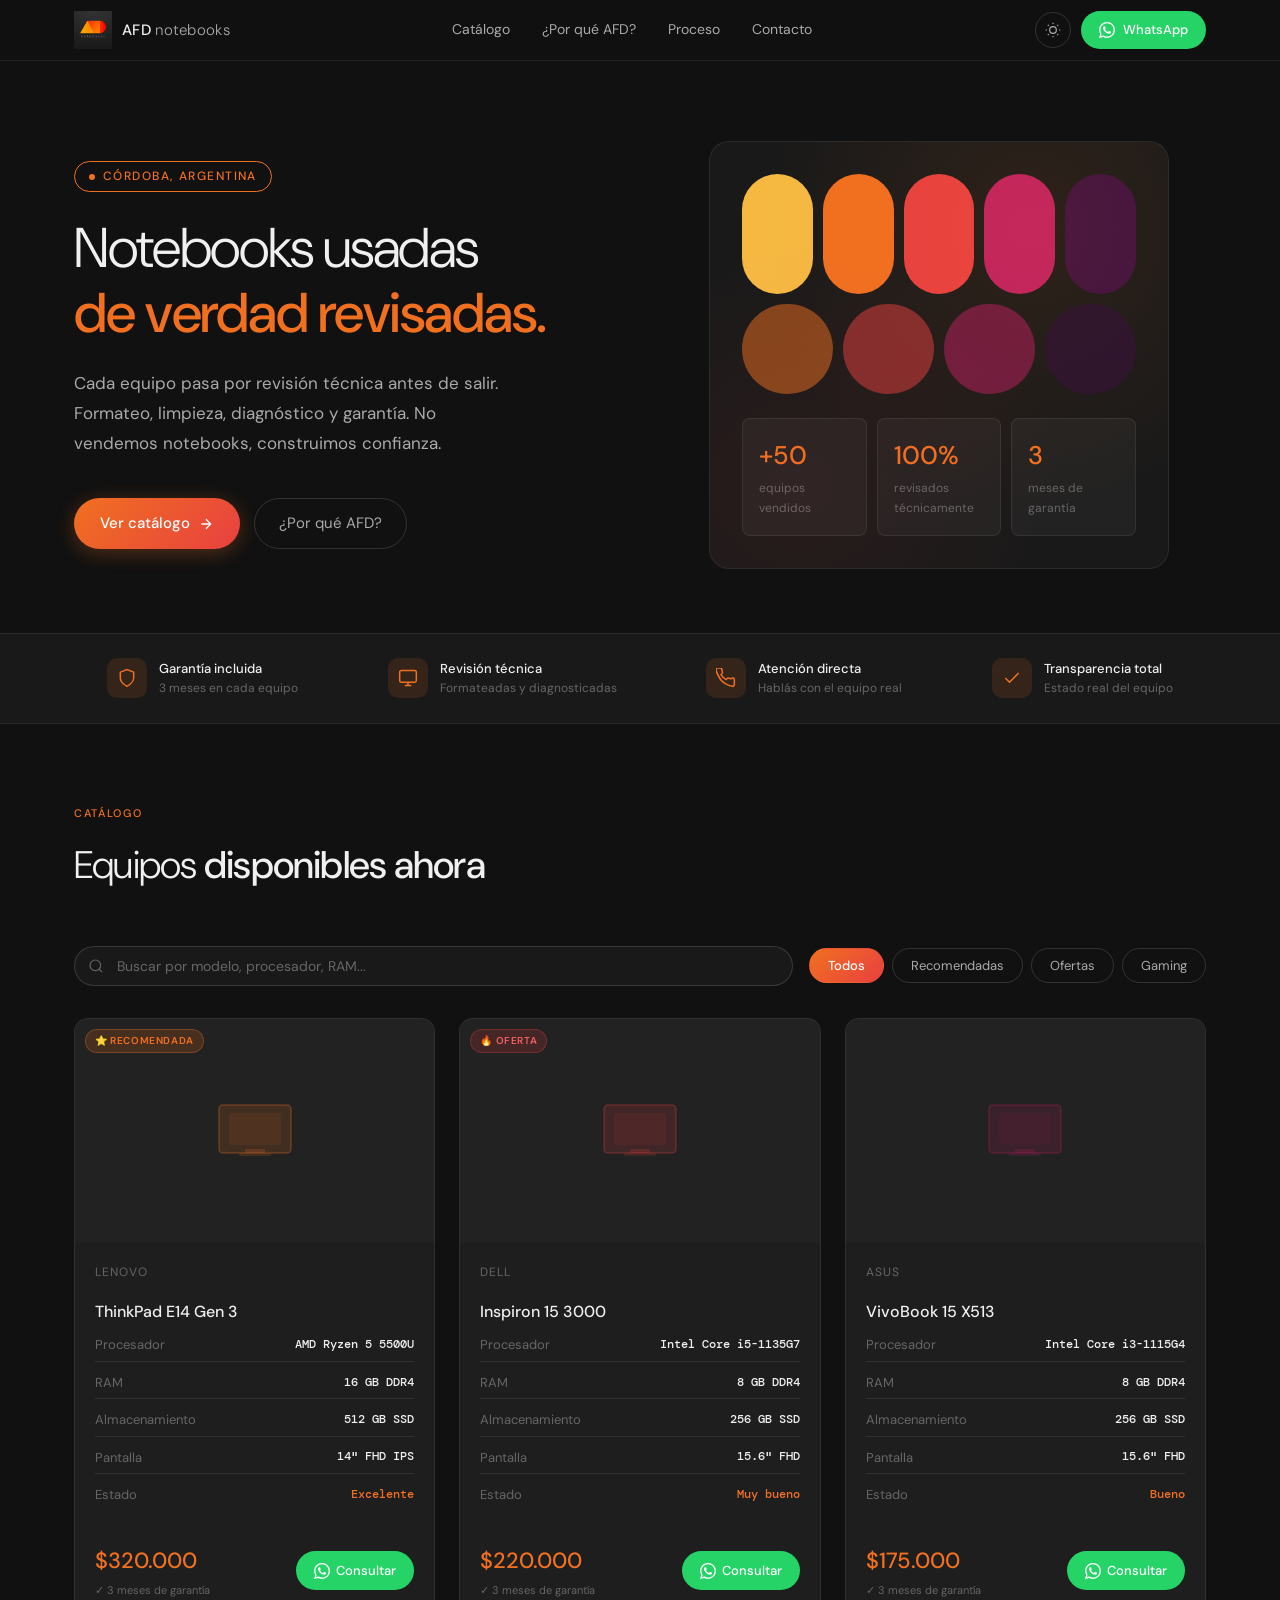
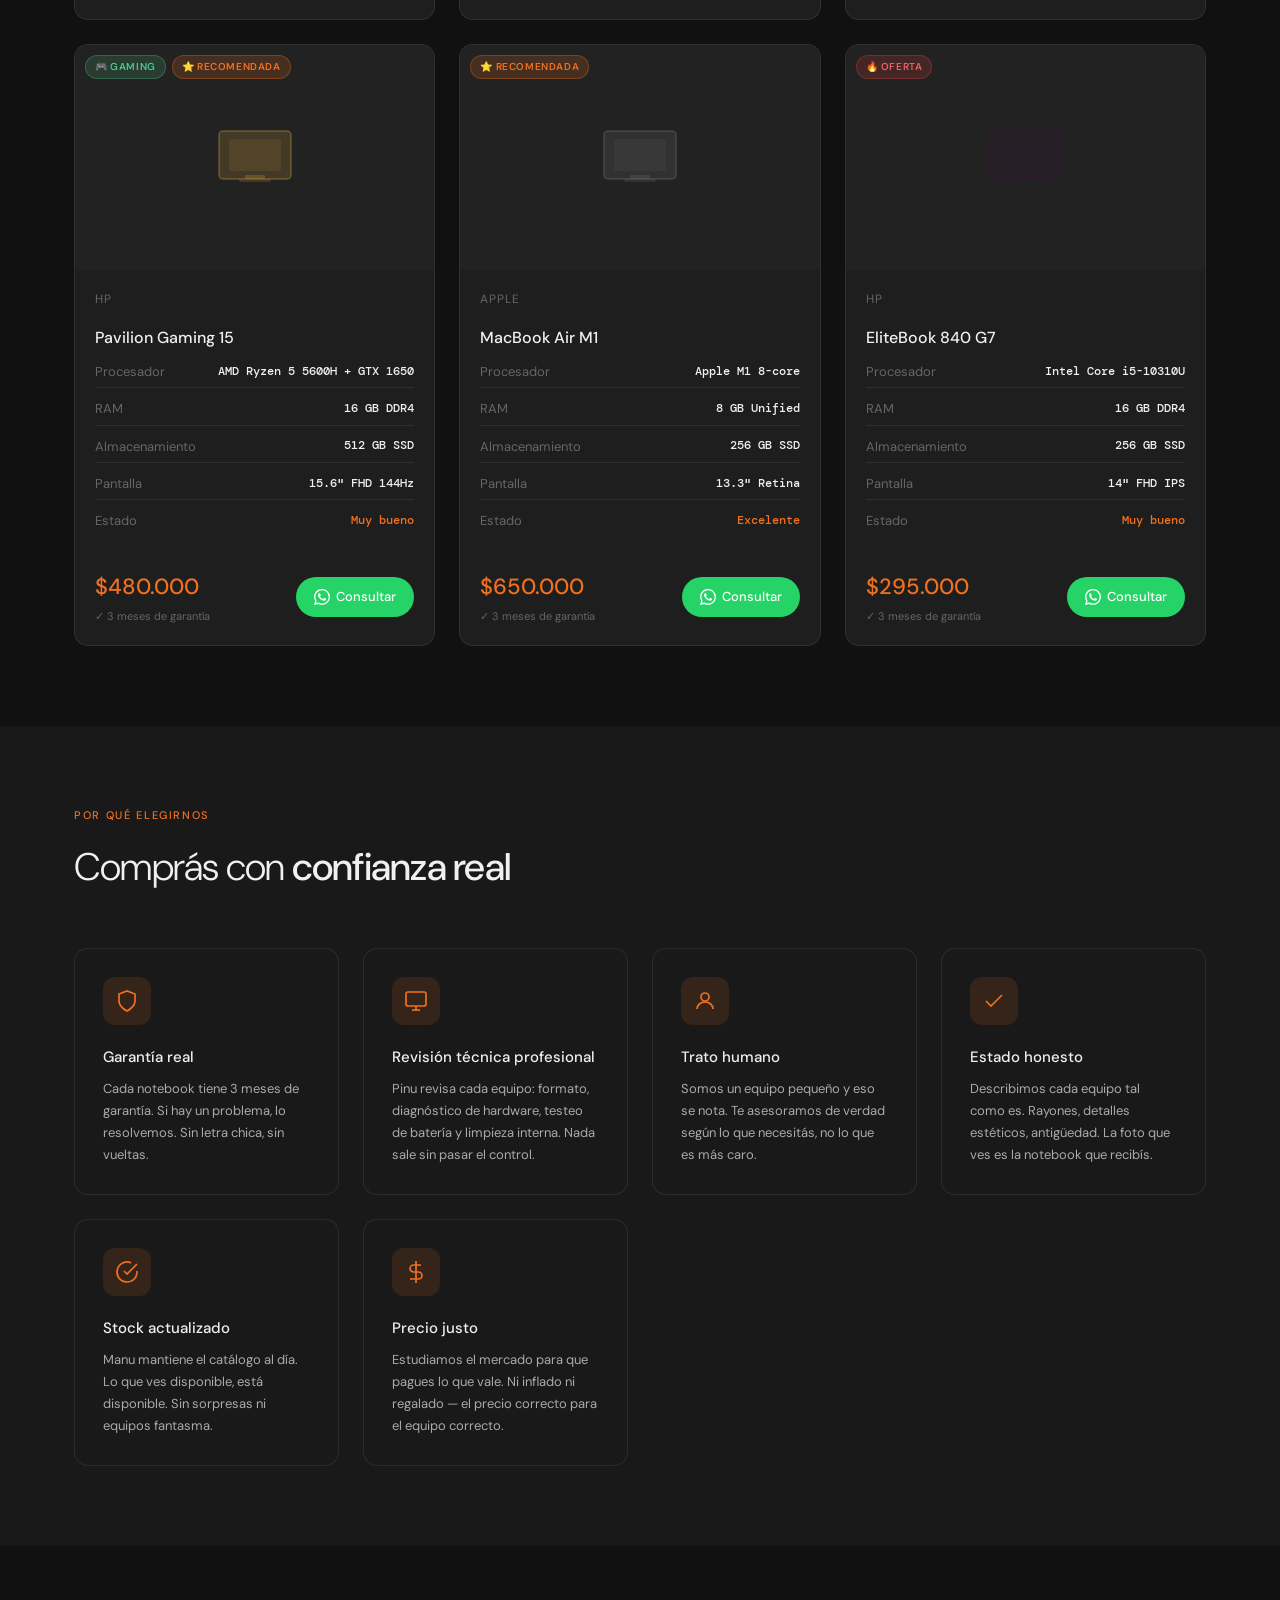
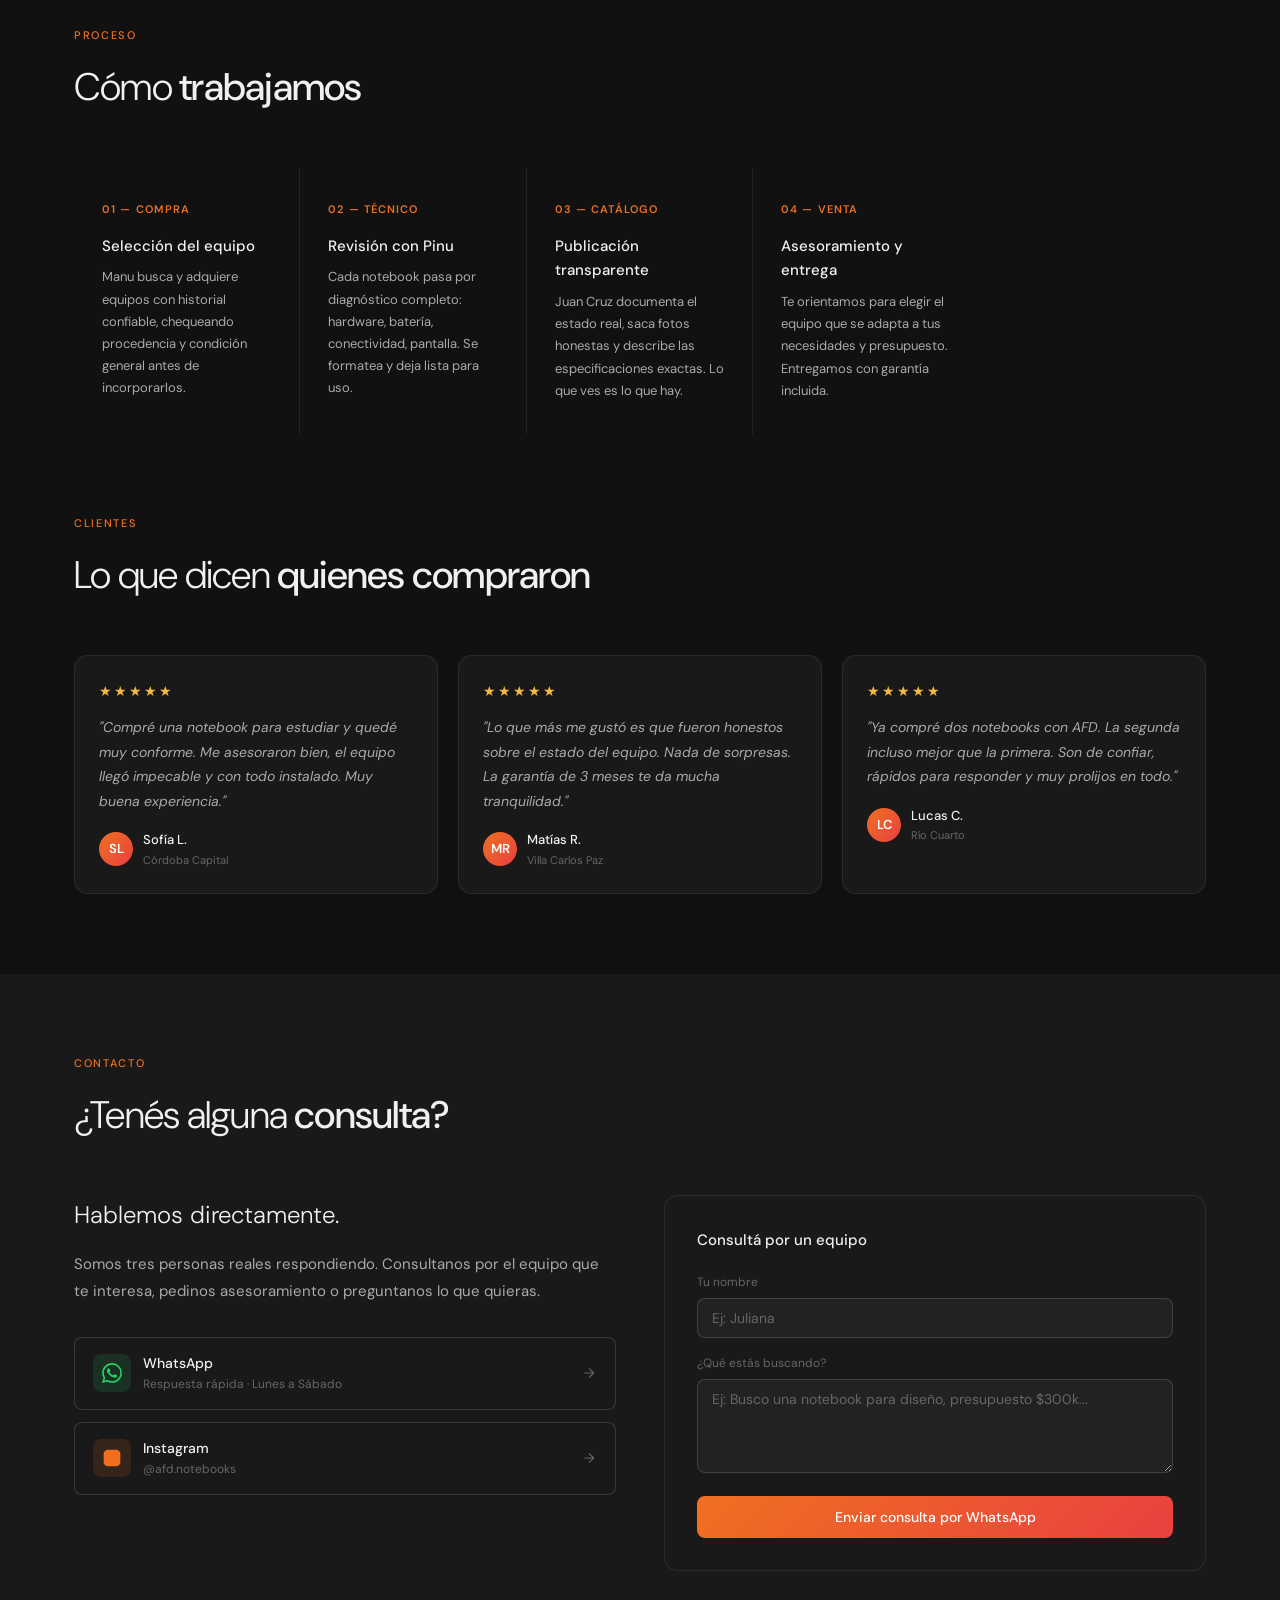
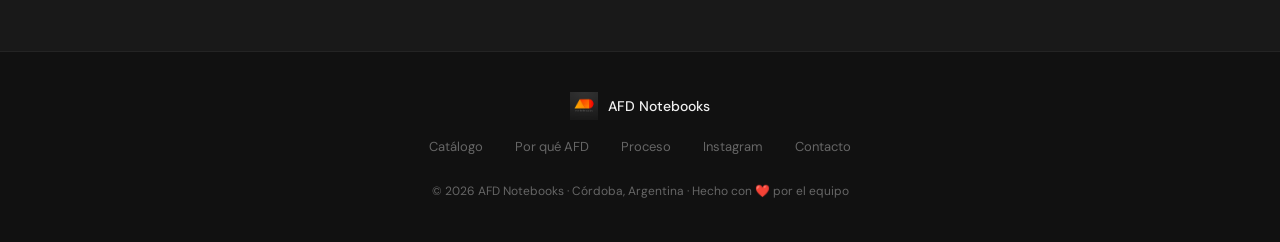
==== index.html @ f80cc3cd "Add files via upload" ====
<!DOCTYPE html>
<html lang="es">
<head>
  <meta charset="UTF-8" />
  <meta name="viewport" content="width=device-width, initial-scale=1.0" />
  <title>AFD Notebooks — Notebooks usadas, revisadas y con garantía</title>
  <meta name="description" content="Notebooks usadas de calidad, revisadas técnicamente y con garantía. Cordoba, Argentina." />
  <link rel="preconnect" href="https://fonts.googleapis.com" />
  <link rel="preconnect" href="https://fonts.gstatic.com" crossorigin />
  <link href="https://fonts.googleapis.com/css2?family=DM+Sans:ital,opsz,wght@0,9..40,300;0,9..40,400;0,9..40,500;1,9..40,300&family=DM+Mono:wght@400;500&display=swap" rel="stylesheet" />
  <link rel="stylesheet" href="assets/style.css" />
</head>
<body>

<!-- MOBILE MENU -->
<div class="mobile-menu" id="mobileMenu" role="dialog" aria-label="Menú de navegación">
  <div class="mobile-menu-head">
    <div class="nav-logo">
      <img src="images/logo.jpg" alt="AFD Notebooks logo" style="height:38px;width:auto;object-fit:contain;" />
      <span style="font-weight:500">AFD Notebooks</span>
    </div>
    <button class="close-btn" onclick="closeMobileMenu()" aria-label="Cerrar menú">×</button>
  </div>
  <a href="#catalogo" onclick="closeMobileMenu()">Catálogo</a>
  <a href="#por-que" onclick="closeMobileMenu()">¿Por qué AFD?</a>
  <a href="#como-trabajamos" onclick="closeMobileMenu()">Cómo trabajamos</a>
  <a href="#contacto" onclick="closeMobileMenu()">Contacto</a>
  <div style="margin-top:auto">
    <a href="#" data-wa-generic="1" target="_blank" class="btn-wa" style="display:inline-flex;margin-top:1rem">
      <svg width="16" height="16" viewBox="0 0 24 24" fill="currentColor"><path d="M17.472 14.382c-.297-.149-1.758-.867-2.03-.967-.273-.099-.471-.148-.67.15-.197.297-.767.966-.94 1.164-.173.199-.347.223-.644.075-.297-.15-1.255-.463-2.39-1.475-.883-.788-1.48-1.761-1.653-2.059-.173-.297-.018-.458.13-.606.134-.133.298-.347.446-.52.149-.174.198-.298.298-.497.099-.198.05-.371-.025-.52-.075-.149-.669-1.612-.916-2.207-.242-.579-.487-.5-.669-.51-.173-.008-.371-.01-.57-.01-.198 0-.52.074-.792.372-.272.297-1.04 1.016-1.04 2.479 0 1.462 1.065 2.875 1.213 3.074.149.198 2.096 3.2 5.077 4.487.709.306 1.262.489 1.694.625.712.227 1.36.195 1.871.118.571-.085 1.758-.719 2.006-1.413.248-.694.248-1.289.173-1.413-.074-.124-.272-.198-.57-.347m-5.421 7.403h-.004a9.87 9.87 0 01-5.031-1.378l-.361-.214-3.741.982.998-3.648-.235-.374a9.86 9.86 0 01-1.51-5.26c.001-5.45 4.436-9.884 9.888-9.884 2.64 0 5.122 1.03 6.988 2.898a9.825 9.825 0 012.893 6.994c-.003 5.45-4.437 9.884-9.885 9.884m8.413-18.297A11.815 11.815 0 0012.05 0C5.495 0 .16 5.335.157 11.892c0 2.096.547 4.142 1.588 5.945L.057 24l6.305-1.654a11.882 11.882 0 005.683 1.448h.005c6.554 0 11.89-5.335 11.893-11.893a11.821 11.821 0 00-3.48-8.413Z"/></svg>
      Consultar por WhatsApp
    </a>
  </div>
</div>

<!-- NAV -->
<nav>
  <div class="nav-inner">
    <a href="#" class="nav-logo" aria-label="AFD Notebooks inicio">
      <img src="images/logo.jpg" alt="AFD Notebooks logo" style="height:38px;width:auto;object-fit:contain;" />
      <span class="nav-brand">AFD <span>notebooks</span></span>
    </a>
    <div class="nav-links" role="navigation" aria-label="Navegación principal">
      <a href="#catalogo">Catálogo</a>
      <a href="#por-que">¿Por qué AFD?</a>
      <a href="#como-trabajamos">Proceso</a>
      <a href="#contacto">Contacto</a>
    </div>
    <div class="nav-right">
      <button class="btn-theme" onclick="toggleTheme()" aria-label="Cambiar modo oscuro/claro" title="Cambiar tema">
        <svg id="themeIcon" width="16" height="16" viewBox="0 0 24 24" fill="none" stroke="currentColor" stroke-width="1.8">
          <circle cx="12" cy="12" r="5"/><line x1="12" y1="1" x2="12" y2="3"/><line x1="12" y1="21" x2="12" y2="23"/><line x1="4.22" y1="4.22" x2="5.64" y2="5.64"/><line x1="18.36" y1="18.36" x2="19.78" y2="19.78"/><line x1="1" y1="12" x2="3" y2="12"/><line x1="21" y1="12" x2="23" y2="12"/><line x1="4.22" y1="19.78" x2="5.64" y2="18.36"/><line x1="18.36" y1="5.64" x2="19.78" y2="4.22"/>
        </svg>
      </button>
      <a href="#" data-wa-generic="1" target="_blank" class="btn-wa" rel="noopener">
        <svg width="16" height="16" viewBox="0 0 24 24" fill="currentColor"><path d="M17.472 14.382c-.297-.149-1.758-.867-2.03-.967-.273-.099-.471-.148-.67.15-.197.297-.767.966-.94 1.164-.173.199-.347.223-.644.075-.297-.15-1.255-.463-2.39-1.475-.883-.788-1.48-1.761-1.653-2.059-.173-.297-.018-.458.13-.606.134-.133.298-.347.446-.52.149-.174.198-.298.298-.497.099-.198.05-.371-.025-.52-.075-.149-.669-1.612-.916-2.207-.242-.579-.487-.5-.669-.51-.173-.008-.371-.01-.57-.01-.198 0-.52.074-.792.372-.272.297-1.04 1.016-1.04 2.479 0 1.462 1.065 2.875 1.213 3.074.149.198 2.096 3.2 5.077 4.487.709.306 1.262.489 1.694.625.712.227 1.36.195 1.871.118.571-.085 1.758-.719 2.006-1.413.248-.694.248-1.289.173-1.413-.074-.124-.272-.198-.57-.347m-5.421 7.403h-.004a9.87 9.87 0 01-5.031-1.378l-.361-.214-3.741.982.998-3.648-.235-.374a9.86 9.86 0 01-1.51-5.26c.001-5.45 4.436-9.884 9.888-9.884 2.64 0 5.122 1.03 6.988 2.898a9.825 9.825 0 012.893 6.994c-.003 5.45-4.437 9.884-9.885 9.884m8.413-18.297A11.815 11.815 0 0012.05 0C5.495 0 .16 5.335.157 11.892c0 2.096.547 4.142 1.588 5.945L.057 24l6.305-1.654a11.882 11.882 0 005.683 1.448h.005c6.554 0 11.89-5.335 11.893-11.893a11.821 11.821 0 00-3.48-8.413Z"/></svg>
        WhatsApp
      </a>
      <button class="burger" onclick="openMobileMenu()" aria-label="Abrir menú">
        <span></span><span></span><span></span>
      </button>
    </div>
  </div>
</nav>

<!-- HERO -->
<section>
  <div class="hero">
    <div>
      <div class="hero-eyebrow fade-up">Córdoba, Argentina</div>
      <h1 class="fade-up delay-1">
        Notebooks usadas<br /><strong>de verdad revisadas.</strong>
      </h1>
      <p class="fade-up delay-2">
        Cada equipo pasa por revisión técnica antes de salir. Formateo, limpieza, diagnóstico y garantía. No vendemos notebooks, construimos confianza.
      </p>
      <div class="hero-ctas fade-up delay-3">
        <a href="#catalogo" class="btn-primary">
          Ver catálogo
          <svg width="16" height="16" viewBox="0 0 24 24" fill="none" stroke="currentColor" stroke-width="2"><path d="M5 12h14M12 5l7 7-7 7"/></svg>
        </a>
        <a href="#por-que" class="btn-secondary">¿Por qué AFD?</a>
      </div>
    </div>
    <div class="hero-visual fade-up delay-2">
      <div class="hero-graphic">
        <div class="pills-row">
          <div class="pill-bar" style="background:#f5b942"></div>
          <div class="pill-bar" style="background:#f07020"></div>
          <div class="pill-bar" style="background:#e84040"></div>
          <div class="pill-bar" style="background:#c02060"></div>
          <div class="pill-bar" style="background:#3d1040"></div>
        </div>
        <div class="pills-row">
          <div class="pill-bar" style="background:#f07020;opacity:.5"></div>
          <div class="pill-bar" style="background:#e84040;opacity:.5"></div>
          <div class="pill-bar" style="background:#c02060;opacity:.5"></div>
          <div class="pill-bar" style="background:#3d1040;opacity:.5"></div>
        </div>
        <div class="stats-row">
          <div class="stat-box">
            <div class="num">+50</div>
            <div class="lbl">equipos vendidos</div>
          </div>
          <div class="stat-box">
            <div class="num">100%</div>
            <div class="lbl">revisados técnicamente</div>
          </div>
          <div class="stat-box">
            <div class="num">3</div>
            <div class="lbl">meses de garantía</div>
          </div>
        </div>
      </div>
    </div>
  </div>
</section>

<!-- TRUST STRIP -->
<div class="trust-strip">
  <div class="trust-inner">
    <div class="trust-item">
      <div class="trust-icon">
        <svg viewBox="0 0 24 24"><path d="M12 22s8-4 8-10V5l-8-3-8 3v7c0 6 8 10 8 10z"/></svg>
      </div>
      <div>
        <div class="trust-label">Garantía incluida</div>
        <div class="trust-sub">3 meses en cada equipo</div>
      </div>
    </div>
    <div class="trust-item">
      <div class="trust-icon">
        <svg viewBox="0 0 24 24"><rect x="2" y="3" width="20" height="14" rx="2" ry="2"/><line x1="8" y1="21" x2="16" y2="21"/><line x1="12" y1="17" x2="12" y2="21"/></svg>
      </div>
      <div>
        <div class="trust-label">Revisión técnica</div>
        <div class="trust-sub">Formateadas y diagnosticadas</div>
      </div>
    </div>
    <div class="trust-item">
      <div class="trust-icon">
        <svg viewBox="0 0 24 24"><path d="M22 16.92v3a2 2 0 01-2.18 2 19.79 19.79 0 01-8.63-3.07A19.5 19.5 0 013.07 9.81a19.79 19.79 0 01-3.07-8.67A2 2 0 012 0h3a2 2 0 012 1.72 12.84 12.84 0 00.7 2.81 2 2 0 01-.45 2.11L6.09 7.91a16 16 0 006 6l1.27-1.27a2 2 0 012.11-.45 12.84 12.84 0 002.81.7A2 2 0 0122 14z"/></svg>
      </div>
      <div>
        <div class="trust-label">Atención directa</div>
        <div class="trust-sub">Hablás con el equipo real</div>
      </div>
    </div>
    <div class="trust-item">
      <div class="trust-icon">
        <svg viewBox="0 0 24 24"><polyline points="20 6 9 17 4 12"/></svg>
      </div>
      <div>
        <div class="trust-label">Transparencia total</div>
        <div class="trust-sub">Estado real del equipo</div>
      </div>
    </div>
  </div>
</div>

<!-- CATÁLOGO -->
<section class="section" id="catalogo">
  <div class="section-header">
    <div class="section-label">Catálogo</div>
    <h2 class="section-title">Equipos <strong>disponibles ahora</strong></h2>
  </div>

  <div class="filters">
    <div class="search-wrap">
      <svg viewBox="0 0 24 24"><circle cx="11" cy="11" r="8"/><line x1="21" y1="21" x2="16.65" y2="16.65"/></svg>
      <input type="text" class="search-input" id="searchInput" placeholder="Buscar por modelo, procesador, RAM..." aria-label="Buscar notebooks" />
    </div>
    <div class="filter-btns" role="group" aria-label="Filtrar por categoría">
      <button class="filter-btn active" data-filter="all">Todos</button>
      <button class="filter-btn" data-filter="recomendada">Recomendadas</button>
      <button class="filter-btn" data-filter="oferta">Ofertas</button>
      <button class="filter-btn" data-filter="gaming">Gaming</button>
    </div>
  </div>

  <div class="catalog-grid" id="catalogGrid">
    <!-- products injected by JS -->
  </div>
</section>

<!-- POR QUÉ AFD -->
<section class="section" id="por-que" style="background: var(--bg2); max-width:100%; padding: 5rem 0;">
  <div style="max-width:1180px; margin:0 auto; padding: 0 1.5rem;">
    <div class="section-header">
      <div class="section-label">Por qué elegirnos</div>
      <h2 class="section-title">Comprás con <strong>confianza real</strong></h2>
    </div>
    <div class="why-grid">
      <div class="why-card">
        <div class="why-icon">
          <svg viewBox="0 0 24 24"><path d="M12 22s8-4 8-10V5l-8-3-8 3v7c0 6 8 10 8 10z"/></svg>
        </div>
        <div class="why-title">Garantía real</div>
        <div class="why-text">Cada notebook tiene 3 meses de garantía. Si hay un problema, lo resolvemos. Sin letra chica, sin vueltas.</div>
      </div>
      <div class="why-card">
        <div class="why-icon">
          <svg viewBox="0 0 24 24"><rect x="2" y="3" width="20" height="14" rx="2" ry="2"/><line x1="8" y1="21" x2="16" y2="21"/><line x1="12" y1="17" x2="12" y2="21"/></svg>
        </div>
        <div class="why-title">Revisión técnica profesional</div>
        <div class="why-text">Pinu revisa cada equipo: formato, diagnóstico de hardware, testeo de batería y limpieza interna. Nada sale sin pasar el control.</div>
      </div>
      <div class="why-card">
        <div class="why-icon">
          <svg viewBox="0 0 24 24"><circle cx="12" cy="8" r="4"/><path d="M4 20c0-4 3.6-7 8-7s8 3 8 7"/></svg>
        </div>
        <div class="why-title">Trato humano</div>
        <div class="why-text">Somos un equipo pequeño y eso se nota. Te asesoramos de verdad según lo que necesitás, no lo que es más caro.</div>
      </div>
      <div class="why-card">
        <div class="why-icon">
          <svg viewBox="0 0 24 24"><polyline points="20 6 9 17 4 12"/></svg>
        </div>
        <div class="why-title">Estado honesto</div>
        <div class="why-text">Describimos cada equipo tal como es. Rayones, detalles estéticos, antigüedad. La foto que ves es la notebook que recibís.</div>
      </div>
      <div class="why-card">
        <div class="why-icon">
          <svg viewBox="0 0 24 24"><path d="M22 11.08V12a10 10 0 11-5.93-9.14"/><polyline points="22 4 12 14.01 9 11.01"/></svg>
        </div>
        <div class="why-title">Stock actualizado</div>
        <div class="why-text">Manu mantiene el catálogo al día. Lo que ves disponible, está disponible. Sin sorpresas ni equipos fantasma.</div>
      </div>
      <div class="why-card">
        <div class="why-icon">
          <svg viewBox="0 0 24 24"><line x1="12" y1="1" x2="12" y2="23"/><path d="M17 5H9.5a3.5 3.5 0 000 7h5a3.5 3.5 0 010 7H6"/></svg>
        </div>
        <div class="why-title">Precio justo</div>
        <div class="why-text">Estudiamos el mercado para que pagues lo que vale. Ni inflado ni regalado — el precio correcto para el equipo correcto.</div>
      </div>
    </div>
  </div>
</section>

<!-- PROCESO -->
<section class="section" id="como-trabajamos">
  <div class="section-header">
    <div class="section-label">Proceso</div>
    <h2 class="section-title">Cómo <strong>trabajamos</strong></h2>
  </div>
  <div class="process-steps">
    <div class="process-step">
      <div class="step-num">01 — Compra</div>
      <div class="step-title">Selección del equipo</div>
      <div class="step-text">Manu busca y adquiere equipos con historial confiable, chequeando procedencia y condición general antes de incorporarlos.</div>
    </div>
    <div class="process-step">
      <div class="step-num">02 — Técnico</div>
      <div class="step-title">Revisión con Pinu</div>
      <div class="step-text">Cada notebook pasa por diagnóstico completo: hardware, batería, conectividad, pantalla. Se formatea y deja lista para uso.</div>
    </div>
    <div class="process-step">
      <div class="step-num">03 — Catálogo</div>
      <div class="step-title">Publicación transparente</div>
      <div class="step-text">Juan Cruz documenta el estado real, saca fotos honestas y describe las especificaciones exactas. Lo que ves es lo que hay.</div>
    </div>
    <div class="process-step">
      <div class="step-num">04 — Venta</div>
      <div class="step-title">Asesoramiento y entrega</div>
      <div class="step-text">Te orientamos para elegir el equipo que se adapta a tus necesidades y presupuesto. Entregamos con garantía incluida.</div>
    </div>
  </div>
</section>

<!-- TESTIMONIOS -->
<section class="section" style="padding-top:0">
  <div class="section-header">
    <div class="section-label">Clientes</div>
    <h2 class="section-title">Lo que dicen <strong>quienes compraron</strong></h2>
  </div>
  <div class="testi-grid">
    <div class="testi-card">
      <div class="testi-stars">★★★★★</div>
      <p class="testi-text">"Compré una notebook para estudiar y quedé muy conforme. Me asesoraron bien, el equipo llegó impecable y con todo instalado. Muy buena experiencia."</p>
      <div class="testi-author">
        <div class="testi-avatar">SL</div>
        <div>
          <div class="testi-name">Sofía L.</div>
          <div class="testi-city">Córdoba Capital</div>
        </div>
      </div>
    </div>
    <div class="testi-card">
      <div class="testi-stars">★★★★★</div>
      <p class="testi-text">"Lo que más me gustó es que fueron honestos sobre el estado del equipo. Nada de sorpresas. La garantía de 3 meses te da mucha tranquilidad."</p>
      <div class="testi-author">
        <div class="testi-avatar">MR</div>
        <div>
          <div class="testi-name">Matías R.</div>
          <div class="testi-city">Villa Carlos Paz</div>
        </div>
      </div>
    </div>
    <div class="testi-card">
      <div class="testi-stars">★★★★★</div>
      <p class="testi-text">"Ya compré dos notebooks con AFD. La segunda incluso mejor que la primera. Son de confiar, rápidos para responder y muy prolijos en todo."</p>
      <div class="testi-author">
        <div class="testi-avatar">LC</div>
        <div>
          <div class="testi-name">Lucas C.</div>
          <div class="testi-city">Río Cuarto</div>
        </div>
      </div>
    </div>
  </div>
</section>

<!-- CONTACTO -->
<section class="section" id="contacto" style="background: var(--bg2); max-width:100%; padding: 5rem 0;">
  <div style="max-width:1180px; margin:0 auto; padding: 0 1.5rem;">
    <div class="section-header">
      <div class="section-label">Contacto</div>
      <h2 class="section-title">¿Tenés alguna <strong>consulta?</strong></h2>
    </div>
    <div class="contact-grid">
      <div class="contact-info">
        <h3>Hablemos directamente.</h3>
        <p>Somos tres personas reales respondiendo. Consultanos por el equipo que te interesa, pedinos asesoramiento o preguntanos lo que quieras.</p>
        <div class="contact-channels">
          <a href="#" data-wa-generic="1" target="_blank" rel="noopener" class="channel-link">
            <div class="ch-icon ch-wa">
              <svg viewBox="0 0 24 24"><path d="M17.472 14.382c-.297-.149-1.758-.867-2.03-.967-.273-.099-.471-.148-.67.15-.197.297-.767.966-.94 1.164-.173.199-.347.223-.644.075-.297-.15-1.255-.463-2.39-1.475-.883-.788-1.48-1.761-1.653-2.059-.173-.297-.018-.458.13-.606.134-.133.298-.347.446-.52.149-.174.198-.298.298-.497.099-.198.05-.371-.025-.52-.075-.149-.669-1.612-.916-2.207-.242-.579-.487-.5-.669-.51-.173-.008-.371-.01-.57-.01-.198 0-.52.074-.792.372-.272.297-1.04 1.016-1.04 2.479 0 1.462 1.065 2.875 1.213 3.074.149.198 2.096 3.2 5.077 4.487.709.306 1.262.489 1.694.625.712.227 1.36.195 1.871.118.571-.085 1.758-.719 2.006-1.413.248-.694.248-1.289.173-1.413-.074-.124-.272-.198-.57-.347m-5.421 7.403h-.004a9.87 9.87 0 01-5.031-1.378l-.361-.214-3.741.982.998-3.648-.235-.374a9.86 9.86 0 01-1.51-5.26c.001-5.45 4.436-9.884 9.888-9.884 2.64 0 5.122 1.03 6.988 2.898a9.825 9.825 0 012.893 6.994c-.003 5.45-4.437 9.884-9.885 9.884m8.413-18.297A11.815 11.815 0 0012.05 0C5.495 0 .16 5.335.157 11.892c0 2.096.547 4.142 1.588 5.945L.057 24l6.305-1.654a11.882 11.882 0 005.683 1.448h.005c6.554 0 11.89-5.335 11.893-11.893a11.821 11.821 0 00-3.48-8.413Z"/></svg>
            </div>
            <div>
              <div class="ch-label">WhatsApp</div>
              <div class="ch-sub">Respuesta rápida · Lunes a Sábado</div>
            </div>
            <svg width="16" height="16" viewBox="0 0 24 24" fill="none" stroke="currentColor" stroke-width="1.8" style="margin-left:auto; color:var(--text3)"><path d="M5 12h14M12 5l7 7-7 7"/></svg>
          </a>
          <a href="#" data-ig-link="1" target="_blank" rel="noopener" class="channel-link">
            <div class="ch-icon ch-ig">
              <svg viewBox="0 0 24 24"><rect x="2" y="2" width="20" height="20" rx="5" ry="5"/><path d="M16 11.37A4 4 0 1112.63 8 4 4 0 0116 11.37z"/><line x1="17.5" y1="6.5" x2="17.51" y2="6.5"/></svg>
            </div>
            <div>
              <div class="ch-label">Instagram</div>
              <div class="ch-sub" id="igHandle">@afd.notebooks</div>
            </div>
            <svg width="16" height="16" viewBox="0 0 24 24" fill="none" stroke="currentColor" stroke-width="1.8" style="margin-left:auto; color:var(--text3)"><path d="M5 12h14M12 5l7 7-7 7"/></svg>
          </a>
        </div>
      </div>
      <div class="contact-card">
        <h4>Consultá por un equipo</h4>
        <div class="form-group">
          <label for="cName">Tu nombre</label>
          <input type="text" id="cName" class="form-input" placeholder="Ej: Juliana" autocomplete="name" />
        </div>
        <div class="form-group">
          <label for="cMsg">¿Qué estás buscando?</label>
          <textarea id="cMsg" class="form-input" placeholder="Ej: Busco una notebook para diseño, presupuesto $300k..." rows="4"></textarea>
        </div>
        <button class="form-submit" onclick="sendWhatsAppForm()">Enviar consulta por WhatsApp</button>
      </div>
    </div>
  </div>
</section>

<!-- FOOTER -->
<footer>
  <div class="footer-inner">
    <div class="footer-logo">
      <img src="images/logo.jpg" alt="AFD Notebooks logo" style="height:28px;width:auto;object-fit:contain;" />
      <span style="font-size:14px; font-weight:500">AFD Notebooks</span>
    </div>
    <div class="footer-links">
      <a href="#catalogo">Catálogo</a>
      <a href="#por-que">Por qué AFD</a>
      <a href="#como-trabajamos">Proceso</a>
      <a href="#" data-ig-link="1" target="_blank" rel="noopener">Instagram</a>
      <a href="#contacto">Contacto</a>
    </div>
    <div class="footer-copy">© <span id="footerYear">2026</span> AFD Notebooks · Córdoba, Argentina · Hecho con ❤️ por el equipo</div>
  </div>
</footer>


<script src="assets/theme.js"></script>
<script src="assets/catalog.js"></script>
</body>
</html>
---- assets/style.css ----
:root {
      --bg: #111111;
      --bg2: #191919;
      --bg3: #222222;
      --surface: #1e1e1e;
      --border: rgba(255,255,255,0.08);
      --border2: rgba(255,255,255,0.14);
      --text: #f0f0f0;
      --text2: #aaaaaa;
      --text3: #666666;
      --accent: #f07020;
      --accent2: #e84040;
      --accent-pale: rgba(240,112,32,0.12);
      --accent-pale2: rgba(232,64,64,0.10);
      --gold: #f5b942;
      --radius: 14px;
      --radius-sm: 8px;
      --transition: 0.22s cubic-bezier(0.4,0,0.2,1);
    }
    [data-theme="light"] {
      --bg: #f5f3ef;
      --bg2: #eeece8;
      --bg3: #e5e3df;
      --surface: #ffffff;
      --border: rgba(0,0,0,0.07);
      --border2: rgba(0,0,0,0.12);
      --text: #1a1a1a;
      --text2: #555555;
      --text3: #999999;
      --accent: #e05c10;
      --accent2: #cc2020;
      --accent-pale: rgba(224,92,16,0.10);
      --accent-pale2: rgba(204,32,32,0.08);
    }
    *, *::before, *::after { box-sizing: border-box; margin: 0; padding: 0; }
    html { scroll-behavior: smooth; }
    body {
      font-family: 'DM Sans', sans-serif;
      background: var(--bg);
      color: var(--text);
      line-height: 1.65;
      font-size: 15px;
      transition: background var(--transition), color var(--transition);
    }
    a { color: inherit; text-decoration: none; }
    img { display: block; max-width: 100%; }
    button { font-family: inherit; cursor: pointer; border: none; background: none; }

    /* ── NAV ── */
    nav {
      position: sticky; top: 0; z-index: 100;
      background: rgba(17,17,17,0.85);
      backdrop-filter: blur(18px) saturate(1.4);
      -webkit-backdrop-filter: blur(18px) saturate(1.4);
      border-bottom: 1px solid var(--border);
      transition: background var(--transition);
    }
    [data-theme="light"] nav { background: rgba(245,243,239,0.88); }
    .nav-inner {
      max-width: 1180px; margin: 0 auto;
      display: flex; align-items: center; justify-content: space-between;
      padding: 0 1.5rem; height: 60px;
    }
    .nav-logo { display: flex; align-items: center; gap: 10px; }
    .nav-logo svg { width: 36px; height: 24px; }
    .nav-brand { font-size: 15px; font-weight: 500; letter-spacing: 0.02em; }
    .nav-brand span { color: var(--text2); font-weight: 300; }
    .nav-links { display: flex; align-items: center; gap: 0.25rem; }
    .nav-links a {
      padding: 6px 14px; border-radius: 50px; font-size: 14px; color: var(--text2);
      transition: color var(--transition), background var(--transition);
    }
    .nav-links a:hover { color: var(--text); background: var(--accent-pale); }
    .nav-right { display: flex; align-items: center; gap: 10px; }
    .btn-theme {
      width: 36px; height: 36px; border-radius: 50%;
      display: flex; align-items: center; justify-content: center;
      border: 1px solid var(--border2); color: var(--text2);
      transition: all var(--transition);
    }
    .btn-theme:hover { border-color: var(--accent); color: var(--accent); }
    .btn-wa {
      display: flex; align-items: center; gap: 8px;
      padding: 8px 18px; border-radius: 50px; font-size: 13px; font-weight: 500;
      background: #25d366; color: #fff;
      transition: opacity var(--transition), transform var(--transition);
    }
    .btn-wa:hover { opacity: 0.88; transform: translateY(-1px); }
    .burger {
      display: none; flex-direction: column; gap: 5px; padding: 8px;
      border-radius: var(--radius-sm); border: 1px solid var(--border2);
    }
    .burger span { width: 20px; height: 1.5px; background: var(--text2); border-radius: 2px; transition: var(--transition); }

    /* ── HERO ── */
    .hero {
      max-width: 1180px; margin: 0 auto;
      padding: 5rem 1.5rem 4rem;
      display: grid; grid-template-columns: 1fr 1fr; gap: 4rem; align-items: center;
    }
    .hero-eyebrow {
      display: inline-flex; align-items: center; gap: 8px;
      font-size: 12px; font-weight: 500; letter-spacing: 0.12em;
      text-transform: uppercase; color: var(--accent);
      border: 1px solid var(--accent); border-radius: 50px;
      padding: 5px 14px; margin-bottom: 1.5rem;
    }
    .hero-eyebrow::before {
      content: '';
      width: 6px; height: 6px; border-radius: 50%; background: var(--accent);
      animation: pulse 2s infinite;
    }
    @keyframes pulse {
      0%,100% { opacity: 1; transform: scale(1); }
      50% { opacity: 0.5; transform: scale(0.7); }
    }
    .hero h1 {
      font-size: clamp(2.2rem, 5vw, 3.5rem);
      font-weight: 300; line-height: 1.15; letter-spacing: -0.02em;
      margin-bottom: 1.5rem;
    }
    .hero h1 strong { font-weight: 500; color: var(--accent); }
    .hero p {
      font-size: 17px; color: var(--text2); line-height: 1.75; margin-bottom: 2.5rem; max-width: 440px;
    }
    .hero-ctas { display: flex; align-items: center; gap: 14px; flex-wrap: wrap; }
    .btn-primary {
      display: inline-flex; align-items: center; gap: 8px;
      padding: 13px 26px; border-radius: 50px; font-size: 15px; font-weight: 500;
      background: linear-gradient(135deg, var(--accent), var(--accent2));
      color: #fff;
      transition: opacity var(--transition), transform var(--transition), box-shadow var(--transition);
      box-shadow: 0 4px 20px rgba(240,112,32,0.3);
    }
    .btn-primary:hover { opacity: 0.9; transform: translateY(-2px); box-shadow: 0 8px 30px rgba(240,112,32,0.4); }
    .btn-secondary {
      display: inline-flex; align-items: center; gap: 8px;
      padding: 12px 24px; border-radius: 50px; font-size: 15px; font-weight: 400;
      border: 1px solid var(--border2); color: var(--text2);
      transition: all var(--transition);
    }
    .btn-secondary:hover { border-color: var(--accent); color: var(--accent); }
    .hero-visual {
      position: relative; display: flex; justify-content: center;
    }
    .hero-graphic {
      width: 100%; max-width: 460px;
      background: var(--bg2); border-radius: 20px; border: 1px solid var(--border);
      padding: 2rem; overflow: hidden; position: relative;
    }
    .hero-graphic::before {
      content: '';
      position: absolute; inset: 0;
      background: radial-gradient(ellipse at 70% 20%, rgba(240,112,32,0.10) 0%, transparent 60%),
                  radial-gradient(ellipse at 20% 80%, rgba(232,64,64,0.08) 0%, transparent 50%);
      pointer-events: none;
    }
    .pills-row { display: flex; gap: 10px; margin-bottom: 10px; }
    .pill-bar {
      height: 120px; border-radius: 50px; flex: 1;
    }
    .pills-row:nth-child(2) .pill-bar { height: 90px; }
    .stats-row { display: flex; gap: 10px; margin-top: 1.5rem; }
    .stat-box {
      flex: 1; background: var(--bg3); border-radius: var(--radius-sm);
      border: 1px solid var(--border); padding: 1rem;
    }
    .stat-box .num { font-size: 1.6rem; font-weight: 500; color: var(--accent); }
    .stat-box .lbl { font-size: 12px; color: var(--text3); margin-top: 2px; }

    /* ── TRUST STRIP ── */
    .trust-strip {
      border-top: 1px solid var(--border); border-bottom: 1px solid var(--border);
      background: var(--bg2);
      padding: 1.5rem 0;
    }
    .trust-inner {
      max-width: 1180px; margin: 0 auto; padding: 0 1.5rem;
      display: flex; align-items: center; justify-content: space-around;
      flex-wrap: wrap; gap: 1.5rem;
    }
    .trust-item { display: flex; align-items: center; gap: 12px; }
    .trust-icon {
      width: 40px; height: 40px; border-radius: 10px;
      background: var(--accent-pale); display: flex; align-items: center; justify-content: center;
      flex-shrink: 0;
    }
    .trust-icon svg { width: 20px; height: 20px; stroke: var(--accent); fill: none; stroke-width: 1.8; }
    .trust-label { font-size: 13px; font-weight: 500; }
    .trust-sub { font-size: 12px; color: var(--text3); }

    /* ── SECTION WRAPPER ── */
    .section { padding: 5rem 1.5rem; max-width: 1180px; margin: 0 auto; }
    .section-header { margin-bottom: 3rem; }
    .section-label {
      font-size: 11px; font-weight: 500; letter-spacing: 0.15em;
      text-transform: uppercase; color: var(--accent); margin-bottom: 0.75rem;
    }
    .section-title { font-size: clamp(1.6rem, 3vw, 2.4rem); font-weight: 300; letter-spacing: -0.02em; }
    .section-title strong { font-weight: 500; }

    /* ── FILTERS ── */
    .filters {
      display: flex; align-items: center; gap: 1rem; flex-wrap: wrap; margin-bottom: 2rem;
    }
    .search-wrap {
      position: relative; flex: 1; min-width: 220px;
    }
    .search-wrap svg {
      position: absolute; left: 14px; top: 50%; transform: translateY(-50%);
      width: 16px; height: 16px; stroke: var(--text3); fill: none; stroke-width: 1.8;
      pointer-events: none;
    }
    .search-input {
      width: 100%; background: var(--bg2); border: 1px solid var(--border2);
      border-radius: 50px; padding: 10px 16px 10px 42px;
      font-size: 14px; font-family: inherit; color: var(--text);
      transition: border-color var(--transition);
      outline: none;
    }
    .search-input:focus { border-color: var(--accent); }
    .search-input::placeholder { color: var(--text3); }
    .filter-btns { display: flex; gap: 8px; flex-wrap: wrap; }
    .filter-btn {
      padding: 8px 18px; border-radius: 50px; font-size: 13px; font-weight: 400;
      border: 1px solid var(--border2); color: var(--text2);
      transition: all var(--transition);
    }
    .filter-btn:hover { border-color: var(--accent); color: var(--accent); }
    .filter-btn.active {
      background: linear-gradient(135deg, var(--accent), var(--accent2));
      border-color: transparent; color: #fff; font-weight: 500;
    }

    /* ── CATALOG GRID ── */
    .catalog-grid {
      display: grid;
      grid-template-columns: repeat(auto-fill, minmax(300px, 1fr));
      gap: 1.5rem;
    }
    .product-card {
      background: var(--surface); border: 1px solid var(--border);
      border-radius: var(--radius); overflow: hidden;
      transition: border-color var(--transition), transform var(--transition), box-shadow var(--transition);
      display: flex; flex-direction: column;
    }
    .product-card:hover {
      border-color: var(--border2);
      transform: translateY(-3px);
      box-shadow: 0 12px 40px rgba(0,0,0,0.25);
    }
    .card-image {
      aspect-ratio: 16/10; overflow: hidden; background: var(--bg3);
      position: relative;
    }
    .card-image img {
      width: 100%; height: 100%; object-fit: cover;
      transition: transform 0.4s ease;
    }
    .product-card:hover .card-image img { transform: scale(1.04); }
    .card-image-placeholder {
      width: 100%; height: 100%;
      display: flex; align-items: center; justify-content: center;
    }
    .card-badges {
      position: absolute; top: 10px; left: 10px;
      display: flex; gap: 6px; flex-wrap: wrap;
    }
    .badge {
      font-size: 10px; font-weight: 600; letter-spacing: 0.06em;
      text-transform: uppercase; padding: 3px 9px; border-radius: 50px;
    }
    .badge-rec { background: rgba(240,112,32,0.18); color: var(--accent); border: 1px solid rgba(240,112,32,0.3); }
    .badge-sale { background: rgba(232,64,64,0.18); color: #f06060; border: 1px solid rgba(232,64,64,0.3); }
    .badge-new { background: rgba(80,200,140,0.16); color: #50c88c; border: 1px solid rgba(80,200,140,0.3); }
    .card-body { padding: 1.25rem; flex: 1; display: flex; flex-direction: column; }
    .card-model { font-size: 16px; font-weight: 500; margin-bottom: 4px; }
    .card-brand { font-size: 12px; color: var(--text3); text-transform: uppercase; letter-spacing: 0.08em; margin-bottom: 1rem; }
    .card-specs { display: flex; flex-direction: column; gap: 5px; margin-bottom: 1rem; }
    .spec-row {
      display: flex; align-items: center; justify-content: space-between;
      font-size: 13px; padding: 5px 0; border-bottom: 1px solid var(--border);
    }
    .spec-row:last-child { border-bottom: none; }
    .spec-key { color: var(--text3); }
    .spec-val { font-weight: 500; font-family: 'DM Mono', monospace; font-size: 12px; }
    .card-foot { margin-top: auto; display: flex; align-items: center; justify-content: space-between; padding-top: 1rem; gap: 10px; }
    .price-block {}
    .price { font-size: 22px; font-weight: 500; color: var(--accent); }
    .price-currency { font-size: 14px; font-weight: 400; color: var(--text3); }
    .warranty { font-size: 11px; color: var(--text3); margin-top: 2px; }
    .btn-contact {
      display: flex; align-items: center; gap: 6px;
      padding: 9px 18px; border-radius: 50px; font-size: 13px; font-weight: 500;
      background: #25d366; color: #fff; flex-shrink: 0;
      transition: opacity var(--transition), transform var(--transition);
    }
    .btn-contact:hover { opacity: 0.87; transform: translateY(-1px); }
    .btn-contact svg { width: 16px; height: 16px; fill: #fff; }
    .no-results {
      grid-column: 1/-1; text-align: center; padding: 4rem 0; color: var(--text3);
    }

    /* ── WHY AFD ── */
    .why-grid {
      display: grid; grid-template-columns: repeat(auto-fill, minmax(240px, 1fr)); gap: 1.5rem;
    }
    .why-card {
      background: var(--bg2); border: 1px solid var(--border);
      border-radius: var(--radius); padding: 1.75rem;
      transition: border-color var(--transition);
    }
    .why-card:hover { border-color: var(--accent); }
    .why-icon {
      width: 48px; height: 48px; border-radius: 12px;
      background: var(--accent-pale); display: flex; align-items: center; justify-content: center;
      margin-bottom: 1.25rem;
    }
    .why-icon svg { width: 24px; height: 24px; stroke: var(--accent); fill: none; stroke-width: 1.7; }
    .why-title { font-size: 15px; font-weight: 500; margin-bottom: 0.5rem; }
    .why-text { font-size: 13px; color: var(--text2); line-height: 1.7; }

    /* ── PROCESS ── */
    .process-steps {
      display: grid; grid-template-columns: repeat(auto-fill, minmax(200px, 1fr)); gap: 0;
      position: relative;
    }
    .process-step {
      padding: 2rem 1.75rem; border-right: 1px solid var(--border); position: relative;
    }
    .process-step:last-child { border-right: none; }
    .step-num {
      font-size: 11px; font-weight: 600; letter-spacing: 0.1em;
      color: var(--accent); text-transform: uppercase; margin-bottom: 1rem;
    }
    .step-title { font-size: 15px; font-weight: 500; margin-bottom: 0.5rem; }
    .step-text { font-size: 13px; color: var(--text2); line-height: 1.7; }

    /* ── TESTIMONIALS ── */
    .testi-grid { display: grid; grid-template-columns: repeat(auto-fill, minmax(280px, 1fr)); gap: 1.25rem; }
    .testi-card {
      background: var(--bg2); border: 1px solid var(--border);
      border-radius: var(--radius); padding: 1.5rem;
    }
    .testi-stars { color: var(--gold); font-size: 14px; margin-bottom: 0.75rem; letter-spacing: 2px; }
    .testi-text { font-size: 14px; color: var(--text2); line-height: 1.75; margin-bottom: 1rem; font-style: italic; }
    .testi-author { display: flex; align-items: center; gap: 10px; }
    .testi-avatar {
      width: 34px; height: 34px; border-radius: 50%;
      background: linear-gradient(135deg, var(--accent), var(--accent2));
      display: flex; align-items: center; justify-content: center;
      font-size: 13px; font-weight: 600; color: #fff;
    }
    .testi-name { font-size: 13px; font-weight: 500; }
    .testi-city { font-size: 11px; color: var(--text3); }

    /* ── CONTACT ── */
    .contact-grid { display: grid; grid-template-columns: 1fr 1fr; gap: 3rem; align-items: start; }
    .contact-info h3 { font-size: 1.5rem; font-weight: 300; margin-bottom: 1rem; }
    .contact-info p { font-size: 15px; color: var(--text2); line-height: 1.8; margin-bottom: 2rem; }
    .contact-channels { display: flex; flex-direction: column; gap: 12px; }
    .channel-link {
      display: flex; align-items: center; gap: 12px;
      padding: 14px 18px; border-radius: var(--radius-sm);
      border: 1px solid var(--border2); background: var(--bg2);
      font-size: 14px; transition: all var(--transition);
    }
    .channel-link:hover { border-color: var(--accent); transform: translateX(4px); }
    .ch-icon {
      width: 38px; height: 38px; border-radius: 8px; flex-shrink: 0;
      display: flex; align-items: center; justify-content: center;
    }
    .ch-icon svg { width: 20px; height: 20px; }
    .ch-wa { background: rgba(37,211,102,0.12); }
    .ch-wa svg { fill: #25d366; }
    .ch-ig { background: rgba(240,112,32,0.12); }
    .ch-ig svg { fill: var(--accent); }
    .ch-label { font-weight: 500; }
    .ch-sub { font-size: 12px; color: var(--text3); }
    .contact-card {
      background: var(--bg2); border: 1px solid var(--border);
      border-radius: var(--radius); padding: 2rem;
    }
    .contact-card h4 { font-size: 15px; font-weight: 500; margin-bottom: 1.25rem; }
    .form-group { margin-bottom: 1rem; }
    .form-group label { font-size: 12px; color: var(--text3); display: block; margin-bottom: 5px; }
    .form-input {
      width: 100%; background: var(--bg3); border: 1px solid var(--border2);
      border-radius: var(--radius-sm); padding: 10px 14px;
      font-size: 14px; font-family: inherit; color: var(--text); outline: none;
      transition: border-color var(--transition);
    }
    .form-input:focus { border-color: var(--accent); }
    .form-input::placeholder { color: var(--text3); }
    textarea.form-input { resize: vertical; min-height: 90px; }
    .form-submit {
      width: 100%; padding: 12px; border-radius: var(--radius-sm);
      background: linear-gradient(135deg, var(--accent), var(--accent2));
      color: #fff; font-size: 14px; font-weight: 500; font-family: inherit;
      cursor: pointer; transition: opacity var(--transition);
    }
    .form-submit:hover { opacity: 0.88; }

    /* ── FOOTER ── */
    footer {
      border-top: 1px solid var(--border); padding: 2.5rem 1.5rem;
      text-align: center;
    }
    .footer-inner { max-width: 1180px; margin: 0 auto; }
    .footer-logo { display: flex; align-items: center; justify-content: center; gap: 10px; margin-bottom: 1rem; }
    .footer-links { display: flex; justify-content: center; gap: 2rem; flex-wrap: wrap; margin-bottom: 1.5rem; }
    .footer-links a { font-size: 13px; color: var(--text3); transition: color var(--transition); }
    .footer-links a:hover { color: var(--accent); }
    .footer-copy { font-size: 12px; color: var(--text3); }
    .gradient-text {
      background: linear-gradient(90deg, var(--accent), var(--accent2));
      -webkit-background-clip: text; -webkit-text-fill-color: transparent;
      background-clip: text;
    }

    /* ── RESPONSIVE ── */
    @media (max-width: 768px) {
      .hero { grid-template-columns: 1fr; gap: 3rem; padding: 3rem 1.25rem; }
      .hero-visual { display: none; }
      .nav-links { display: none; }
      .nav-brand span { display: none; }
      .burger { display: flex; }
      .contact-grid { grid-template-columns: 1fr; }
      .process-steps { grid-template-columns: 1fr 1fr; }
      .process-step { border-right: none; border-bottom: 1px solid var(--border); }
      .process-step:nth-child(odd) { border-right: 1px solid var(--border); }
      .process-step:last-child { border-bottom: none; }
      .section { padding: 3.5rem 1.25rem; }
    }
    @media (max-width: 480px) {
      .process-steps { grid-template-columns: 1fr; }
      .process-step { border-right: none; }
      .process-step:nth-child(odd) { border-right: none; }
      .stats-row { flex-direction: column; }
    }

    /* ── MOBILE MENU ── */
    .mobile-menu {
      display: none; position: fixed; inset: 0; z-index: 200;
      background: var(--bg); flex-direction: column;
      padding: 1.5rem; gap: 1rem;
    }
    .mobile-menu.open { display: flex; }
    .mobile-menu-head { display: flex; align-items: center; justify-content: space-between; margin-bottom: 2rem; }
    .mobile-menu a {
      display: block; padding: 14px 0; font-size: 20px; font-weight: 300;
      border-bottom: 1px solid var(--border); color: var(--text);
      transition: color var(--transition);
    }
    .mobile-menu a:hover { color: var(--accent); }
    .close-btn { font-size: 28px; color: var(--text3); background: none; border: none; cursor: pointer; }

    /* ── ANIMATIONS ── */
    @keyframes fadeUp {
      from { opacity: 0; transform: translateY(24px); }
      to { opacity: 1; transform: translateY(0); }
    }
    .fade-up { animation: fadeUp 0.6s ease both; }
    .delay-1 { animation-delay: 0.1s; }
    .delay-2 { animation-delay: 0.2s; }
    .delay-3 { animation-delay: 0.3s; }
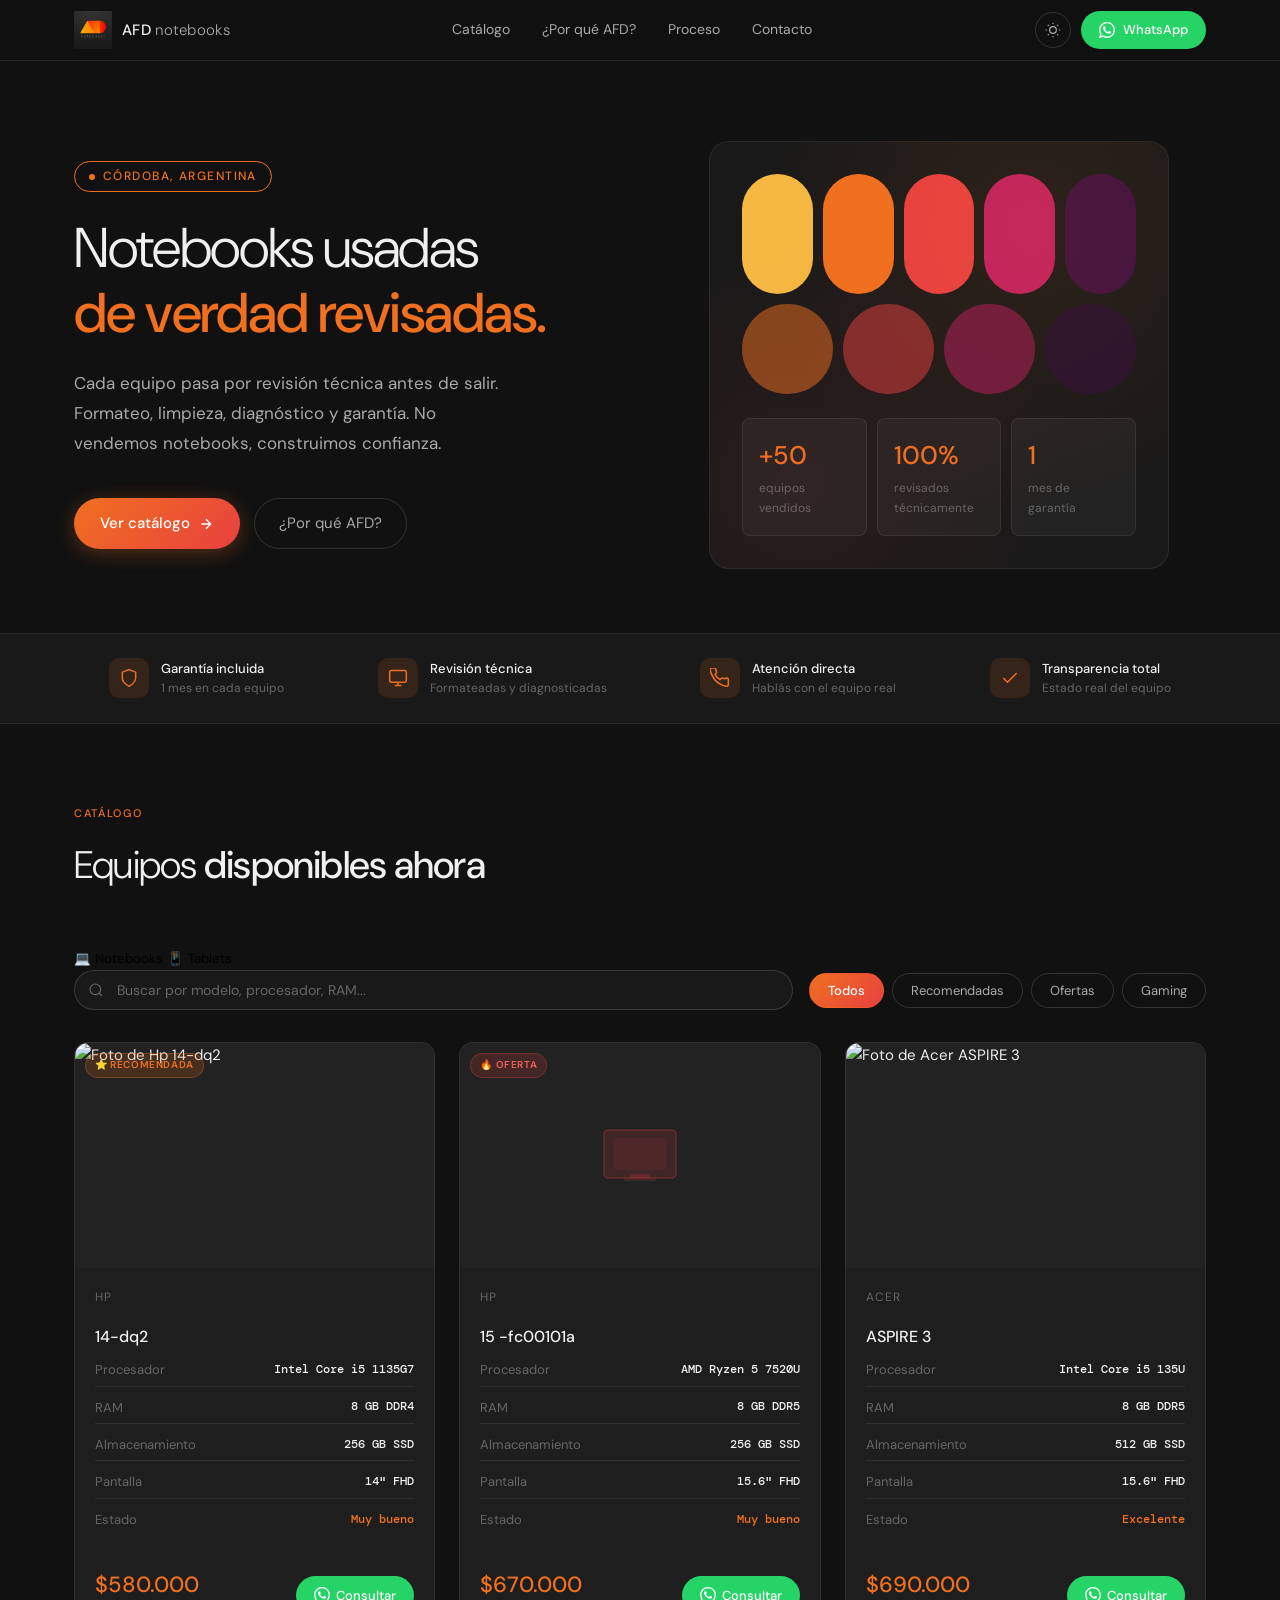
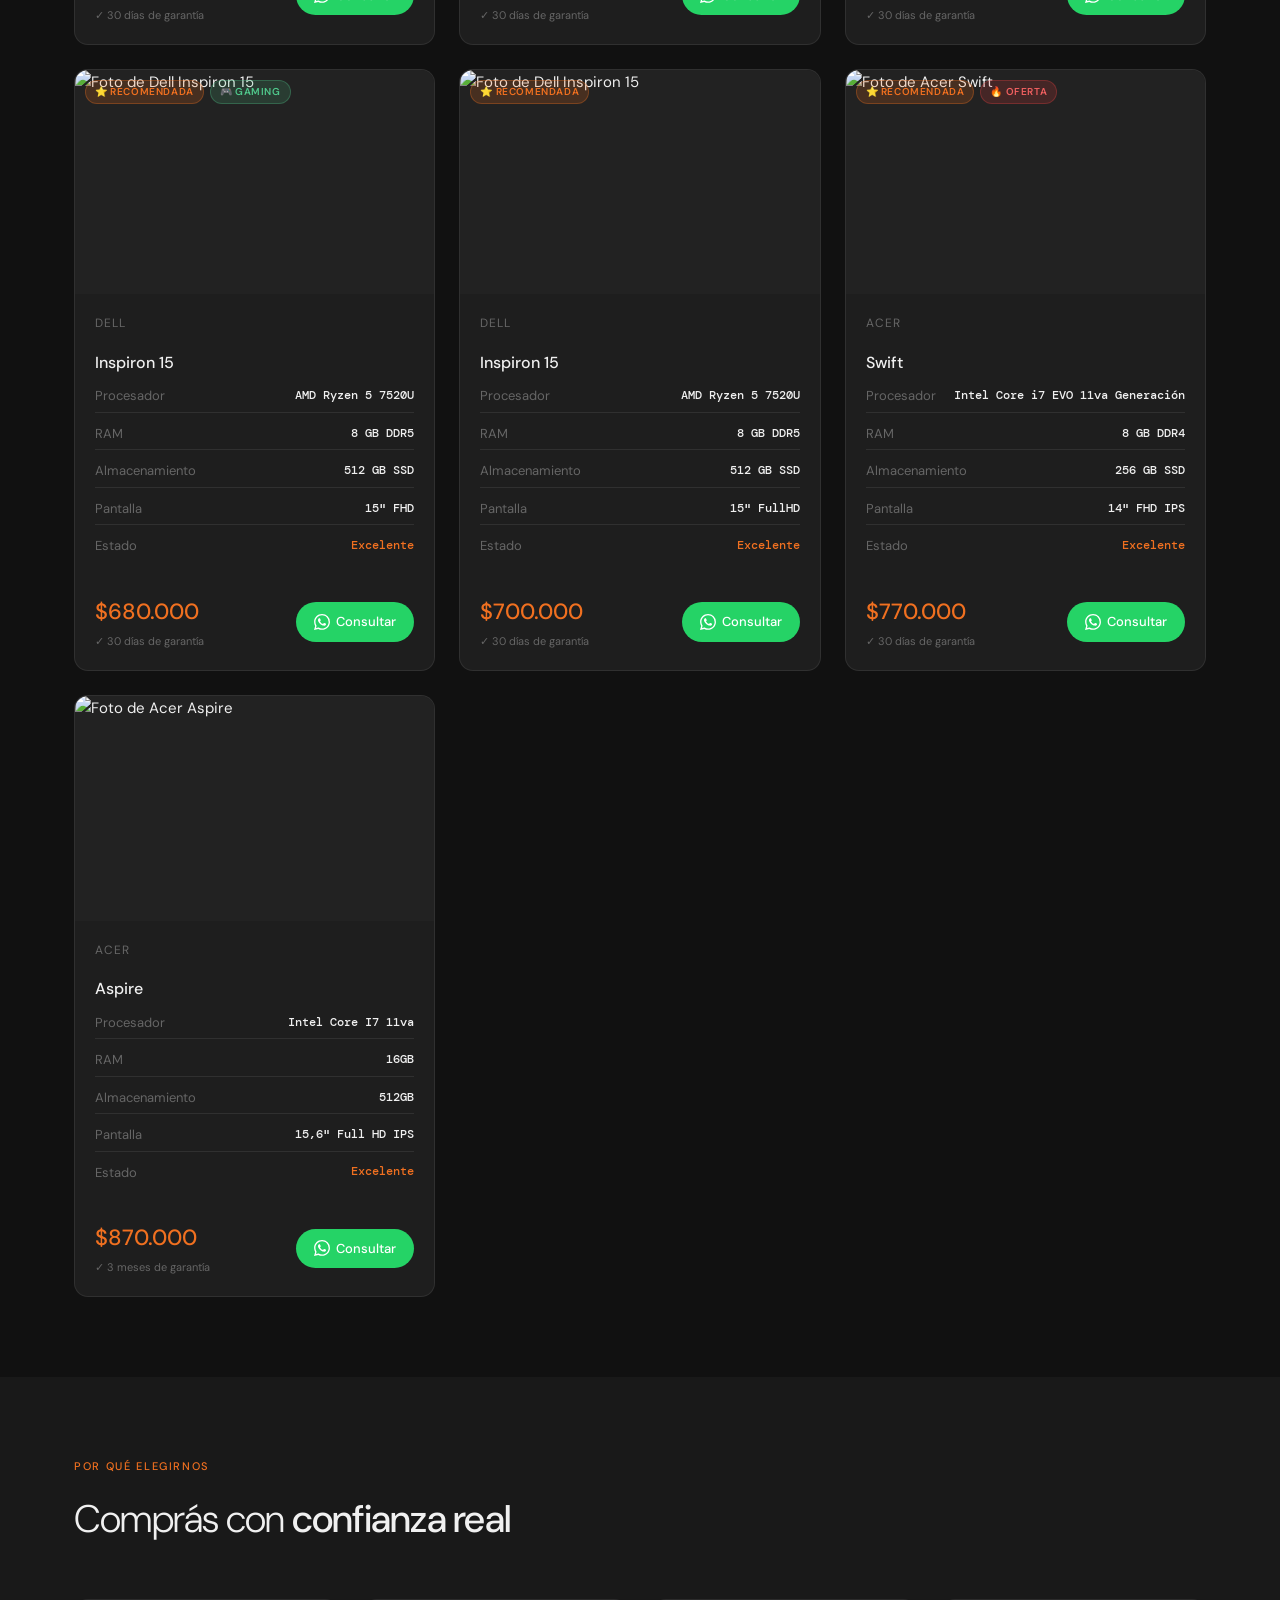
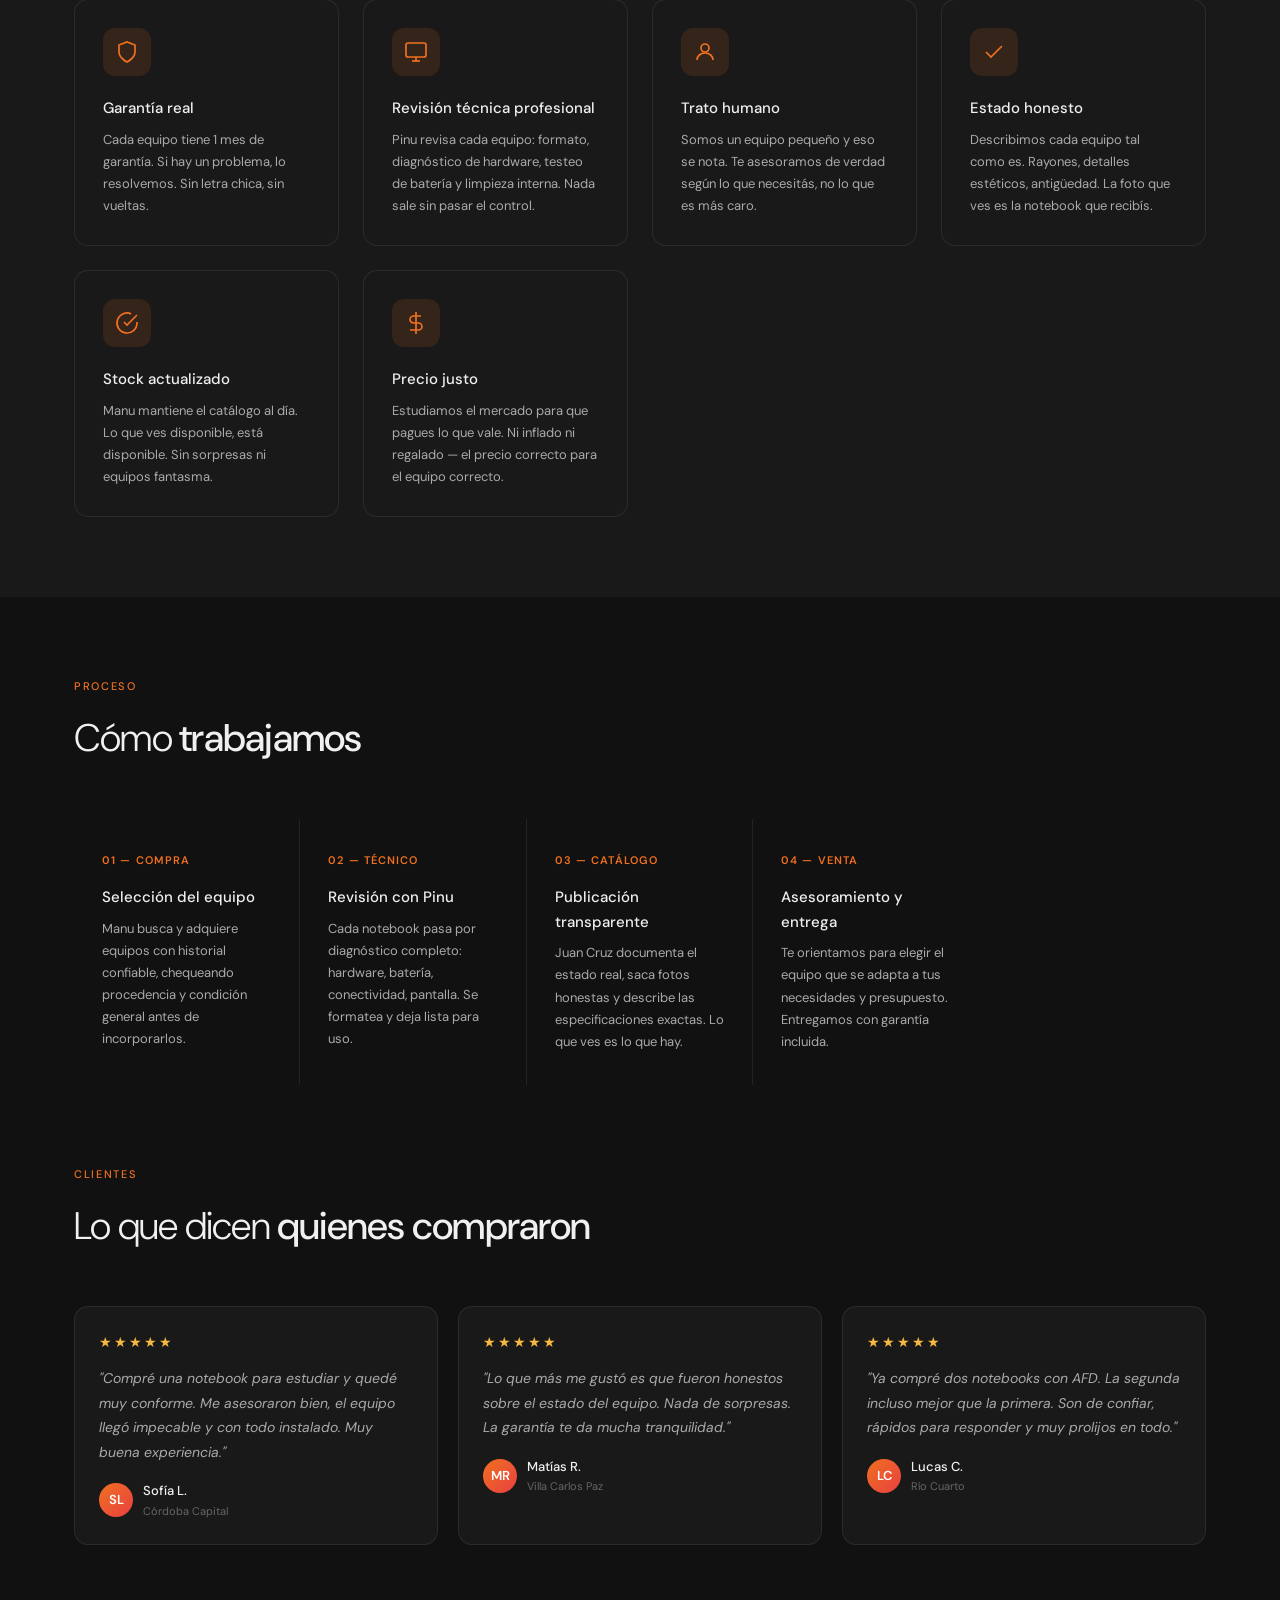
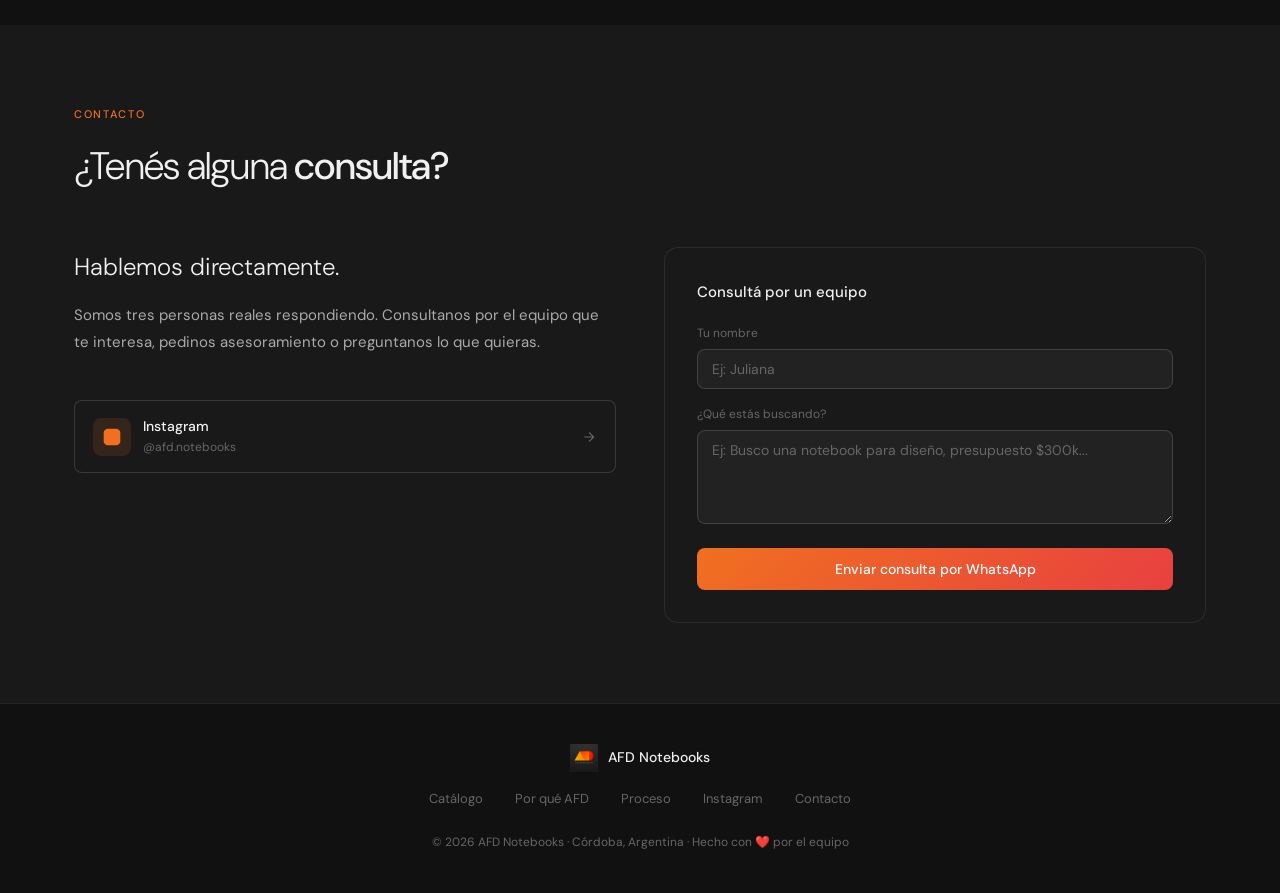
==== commit 023c9289: "Garantía a 1 mes, tabs de categoría, galería y precio con descuento (HTML)" ====
--- a/index.html
+++ b/index.html
@@ -107,8 +107,8 @@
             <div class="lbl">revisados técnicamente</div>
           </div>
           <div class="stat-box">
-            <div class="num">3</div>
-            <div class="lbl">meses de garantía</div>
+            <div class="num">1</div>
+            <div class="lbl">mes de garantía</div>
           </div>
         </div>
       </div>
@@ -125,7 +125,7 @@
       </div>
       <div>
         <div class="trust-label">Garantía incluida</div>
-        <div class="trust-sub">3 meses en cada equipo</div>
+        <div class="trust-sub">1 mes en cada equipo</div>
       </div>
     </div>
     <div class="trust-item">
@@ -165,12 +165,17 @@
     <h2 class="section-title">Equipos <strong>disponibles ahora</strong></h2>
   </div>
 
+  <div class="category-tabs" role="group" aria-label="Elegir tipo de equipo">
+    <button class="category-tab active" data-categoria="notebook">💻 Notebooks</button>
+    <button class="category-tab" data-categoria="tablet">📱 Tablets</button>
+  </div>
+
   <div class="filters">
     <div class="search-wrap">
       <svg viewBox="0 0 24 24"><circle cx="11" cy="11" r="8"/><line x1="21" y1="21" x2="16.65" y2="16.65"/></svg>
-      <input type="text" class="search-input" id="searchInput" placeholder="Buscar por modelo, procesador, RAM..." aria-label="Buscar notebooks" />
-    </div>
-    <div class="filter-btns" role="group" aria-label="Filtrar por categoría">
+      <input type="text" class="search-input" id="searchInput" placeholder="Buscar por modelo, procesador, RAM..." aria-label="Buscar equipos" />
+    </div>
+    <div class="filter-btns" role="group" aria-label="Filtrar por etiqueta">
       <button class="filter-btn active" data-filter="all">Todos</button>
       <button class="filter-btn" data-filter="recomendada">Recomendadas</button>
       <button class="filter-btn" data-filter="oferta">Ofertas</button>
@@ -196,7 +201,7 @@
           <svg viewBox="0 0 24 24"><path d="M12 22s8-4 8-10V5l-8-3-8 3v7c0 6 8 10 8 10z"/></svg>
         </div>
         <div class="why-title">Garantía real</div>
-        <div class="why-text">Cada notebook tiene 3 meses de garantía. Si hay un problema, lo resolvemos. Sin letra chica, sin vueltas.</div>
+        <div class="why-text">Cada equipo tiene 1 mes de garantía. Si hay un problema, lo resolvemos. Sin letra chica, sin vueltas.</div>
       </div>
       <div class="why-card">
         <div class="why-icon">
@@ -287,7 +292,7 @@
     </div>
     <div class="testi-card">
       <div class="testi-stars">★★★★★</div>
-      <p class="testi-text">"Lo que más me gustó es que fueron honestos sobre el estado del equipo. Nada de sorpresas. La garantía de 3 meses te da mucha tranquilidad."</p>
+      <p class="testi-text">"Lo que más me gustó es que fueron honestos sobre el estado del equipo. Nada de sorpresas. La garantía te da mucha tranquilidad."</p>
       <div class="testi-author">
         <div class="testi-avatar">MR</div>
         <div>
@@ -322,16 +327,7 @@
         <h3>Hablemos directamente.</h3>
         <p>Somos tres personas reales respondiendo. Consultanos por el equipo que te interesa, pedinos asesoramiento o preguntanos lo que quieras.</p>
         <div class="contact-channels">
-          <a href="#" data-wa-generic="1" target="_blank" rel="noopener" class="channel-link">
-            <div class="ch-icon ch-wa">
-              <svg viewBox="0 0 24 24"><path d="M17.472 14.382c-.297-.149-1.758-.867-2.03-.967-.273-.099-.471-.148-.67.15-.197.297-.767.966-.94 1.164-.173.199-.347.223-.644.075-.297-.15-1.255-.463-2.39-1.475-.883-.788-1.48-1.761-1.653-2.059-.173-.297-.018-.458.13-.606.134-.133.298-.347.446-.52.149-.174.198-.298.298-.497.099-.198.05-.371-.025-.52-.075-.149-.669-1.612-.916-2.207-.242-.579-.487-.5-.669-.51-.173-.008-.371-.01-.57-.01-.198 0-.52.074-.792.372-.272.297-1.04 1.016-1.04 2.479 0 1.462 1.065 2.875 1.213 3.074.149.198 2.096 3.2 5.077 4.487.709.306 1.262.489 1.694.625.712.227 1.36.195 1.871.118.571-.085 1.758-.719 2.006-1.413.248-.694.248-1.289.173-1.413-.074-.124-.272-.198-.57-.347m-5.421 7.403h-.004a9.87 9.87 0 01-5.031-1.378l-.361-.214-3.741.982.998-3.648-.235-.374a9.86 9.86 0 01-1.51-5.26c.001-5.45 4.436-9.884 9.888-9.884 2.64 0 5.122 1.03 6.988 2.898a9.825 9.825 0 012.893 6.994c-.003 5.45-4.437 9.884-9.885 9.884m8.413-18.297A11.815 11.815 0 0012.05 0C5.495 0 .16 5.335.157 11.892c0 2.096.547 4.142 1.588 5.945L.057 24l6.305-1.654a11.882 11.882 0 005.683 1.448h.005c6.554 0 11.89-5.335 11.893-11.893a11.821 11.821 0 00-3.48-8.413Z"/></svg>
-            </div>
-            <div>
-              <div class="ch-label">WhatsApp</div>
-              <div class="ch-sub">Respuesta rápida · Lunes a Sábado</div>
-            </div>
-            <svg width="16" height="16" viewBox="0 0 24 24" fill="none" stroke="currentColor" stroke-width="1.8" style="margin-left:auto; color:var(--text3)"><path d="M5 12h14M12 5l7 7-7 7"/></svg>
-          </a>
+          <div id="waChannelsList"></div>
           <a href="#" data-ig-link="1" target="_blank" rel="noopener" class="channel-link">
             <div class="ch-icon ch-ig">
               <svg viewBox="0 0 24 24"><rect x="2" y="2" width="20" height="20" rx="5" ry="5"/><path d="M16 11.37A4 4 0 1112.63 8 4 4 0 0116 11.37z"/><line x1="17.5" y1="6.5" x2="17.51" y2="6.5"/></svg>
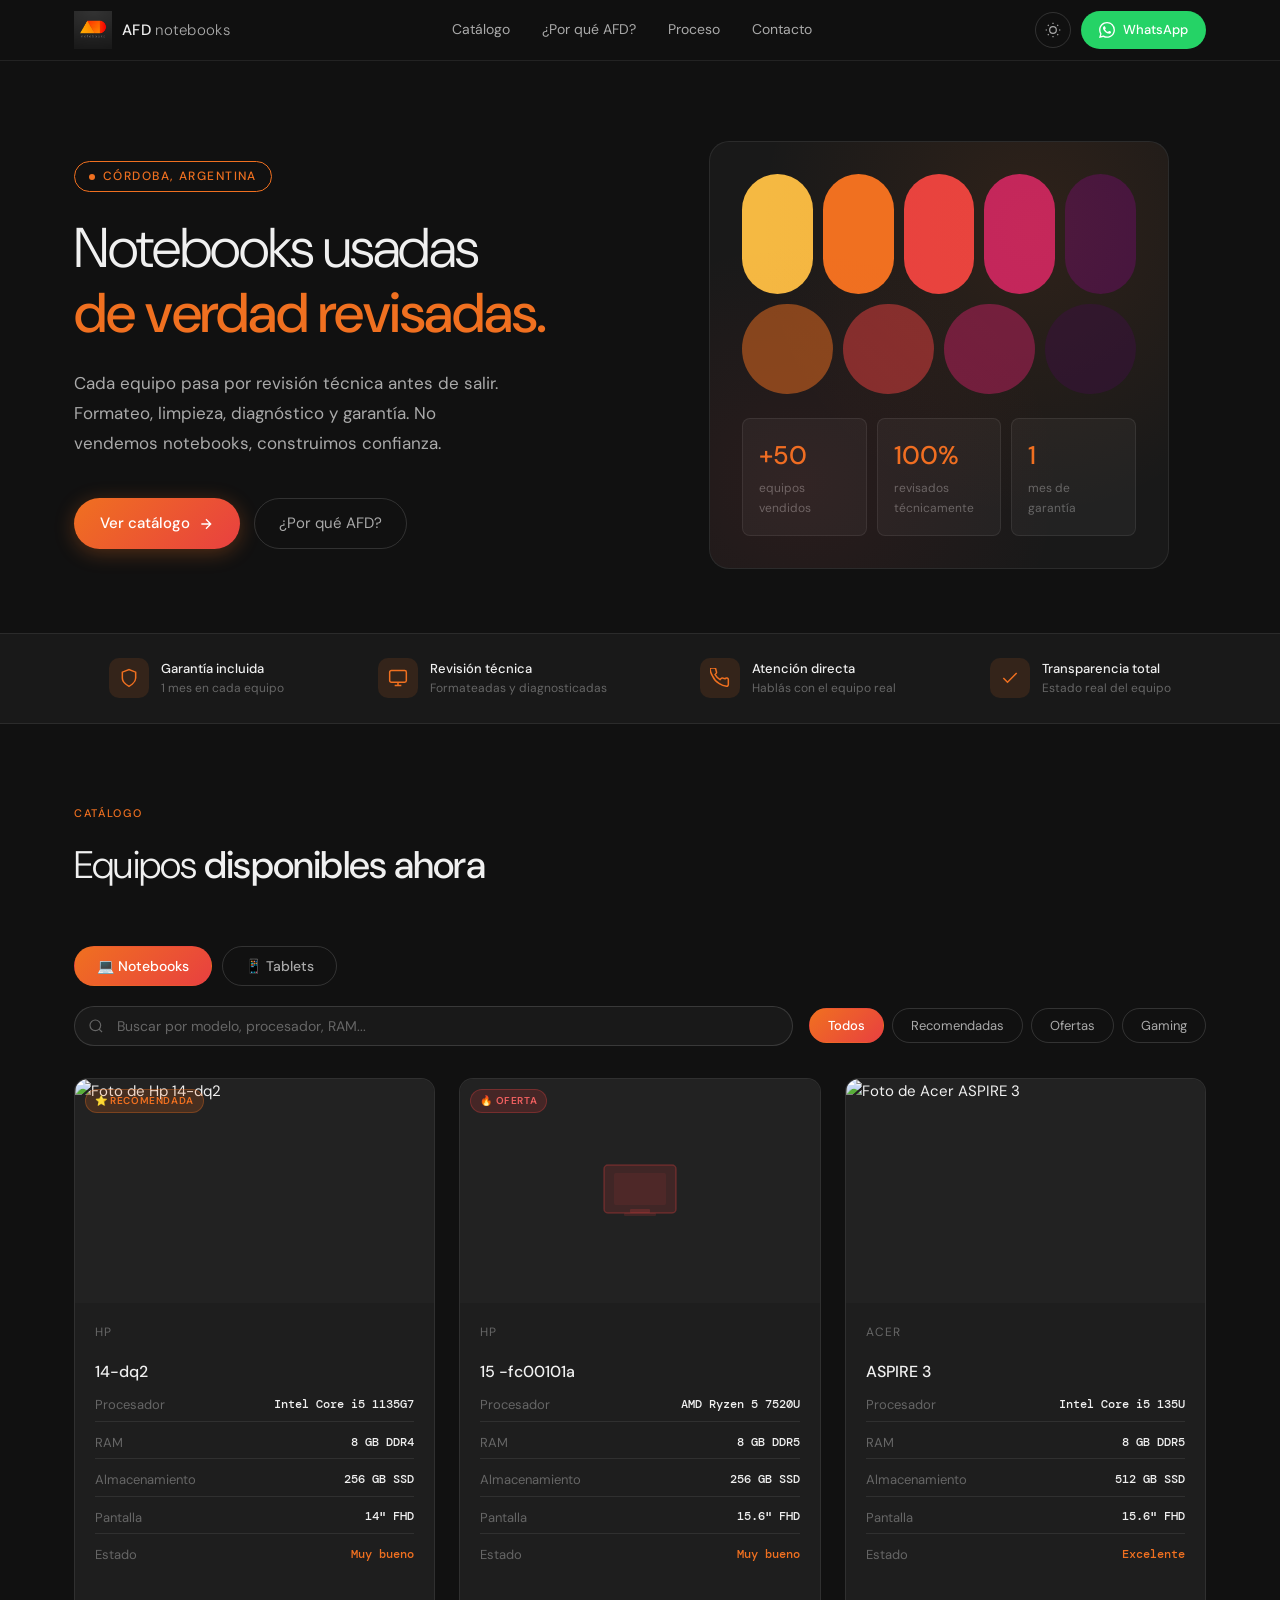
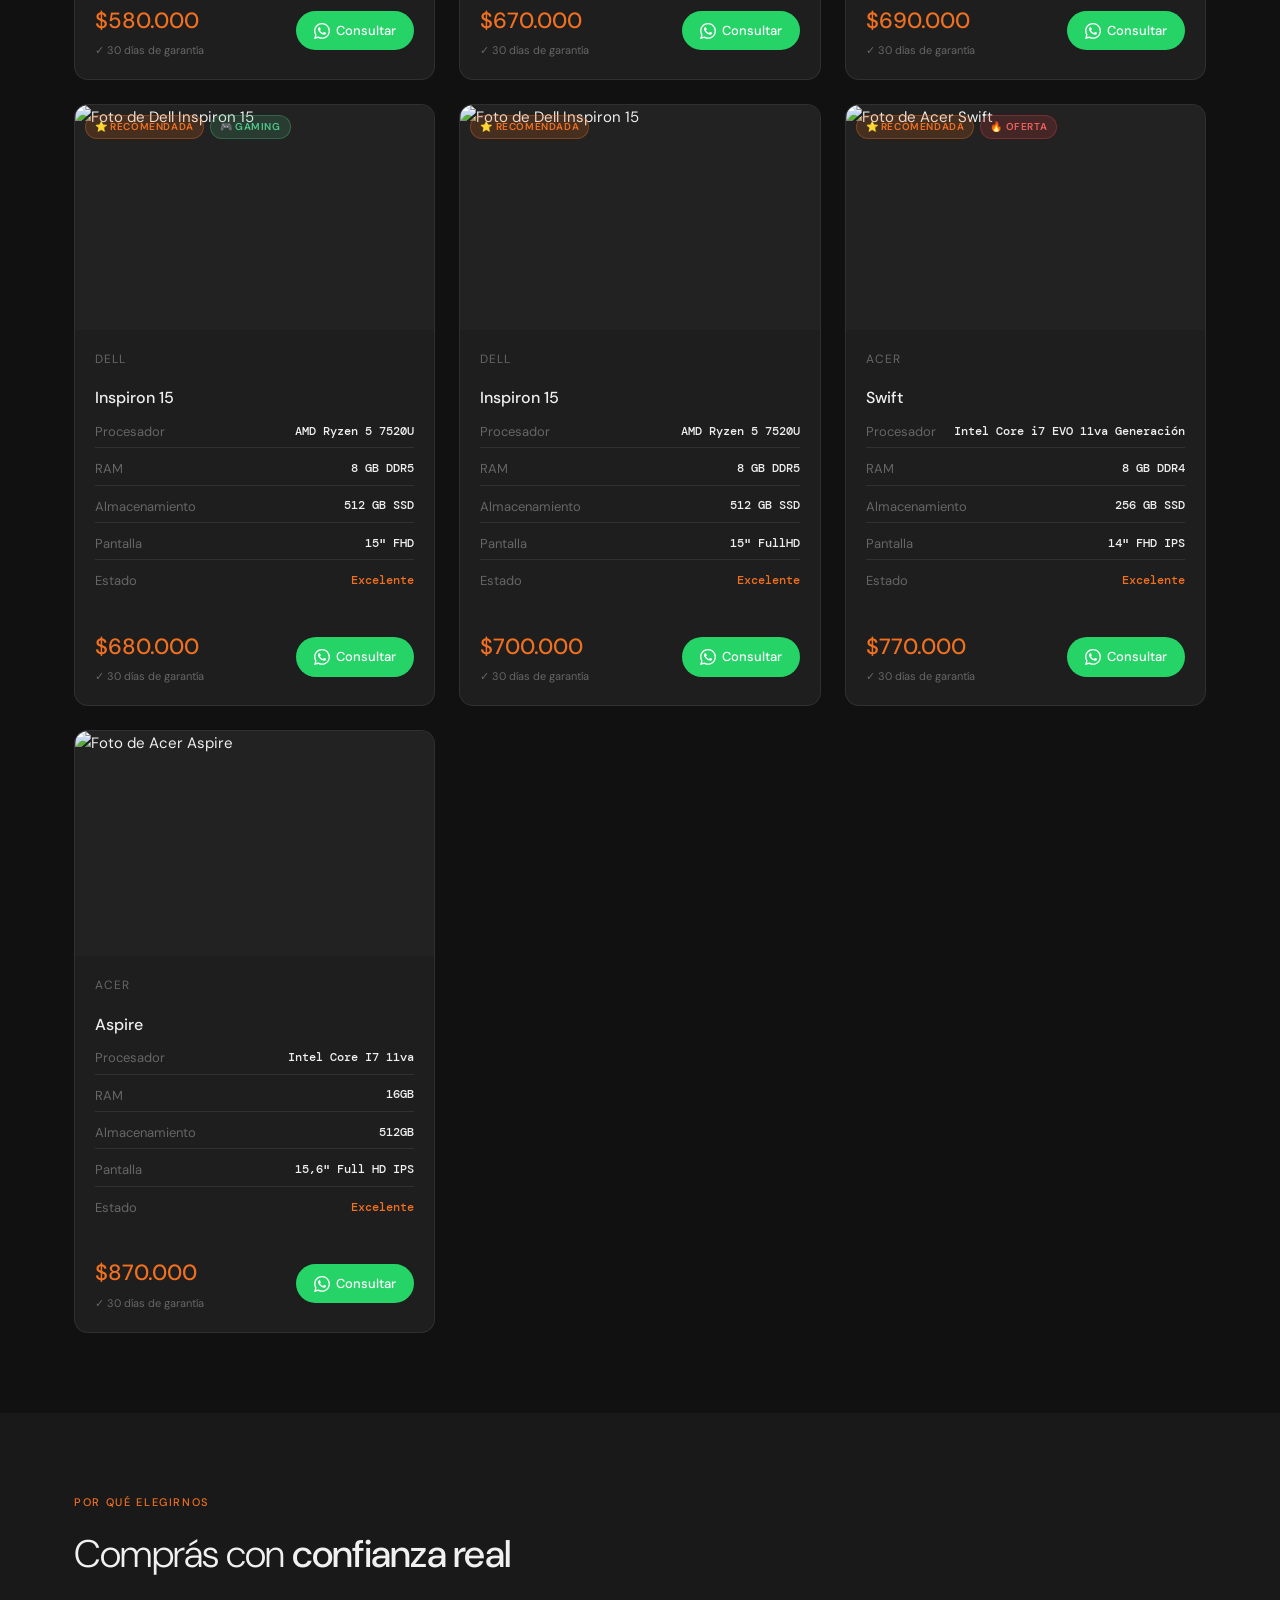
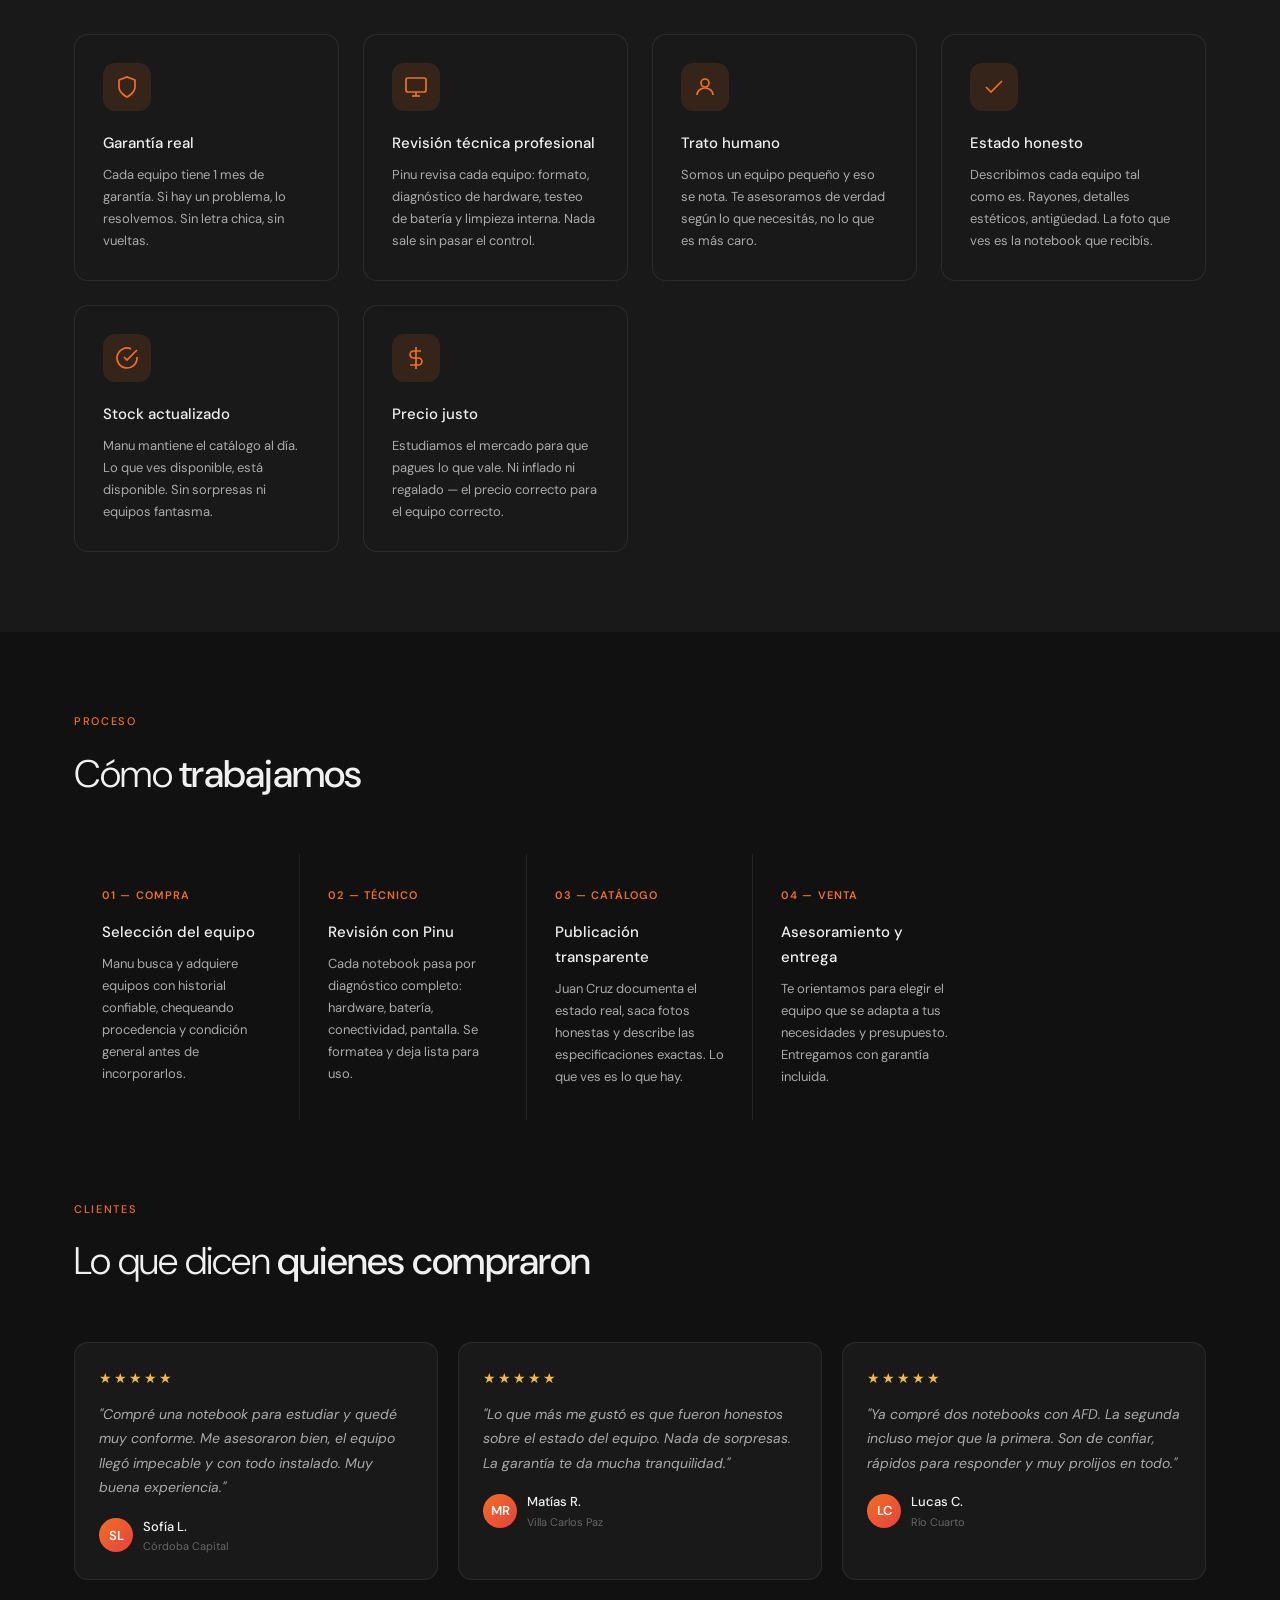
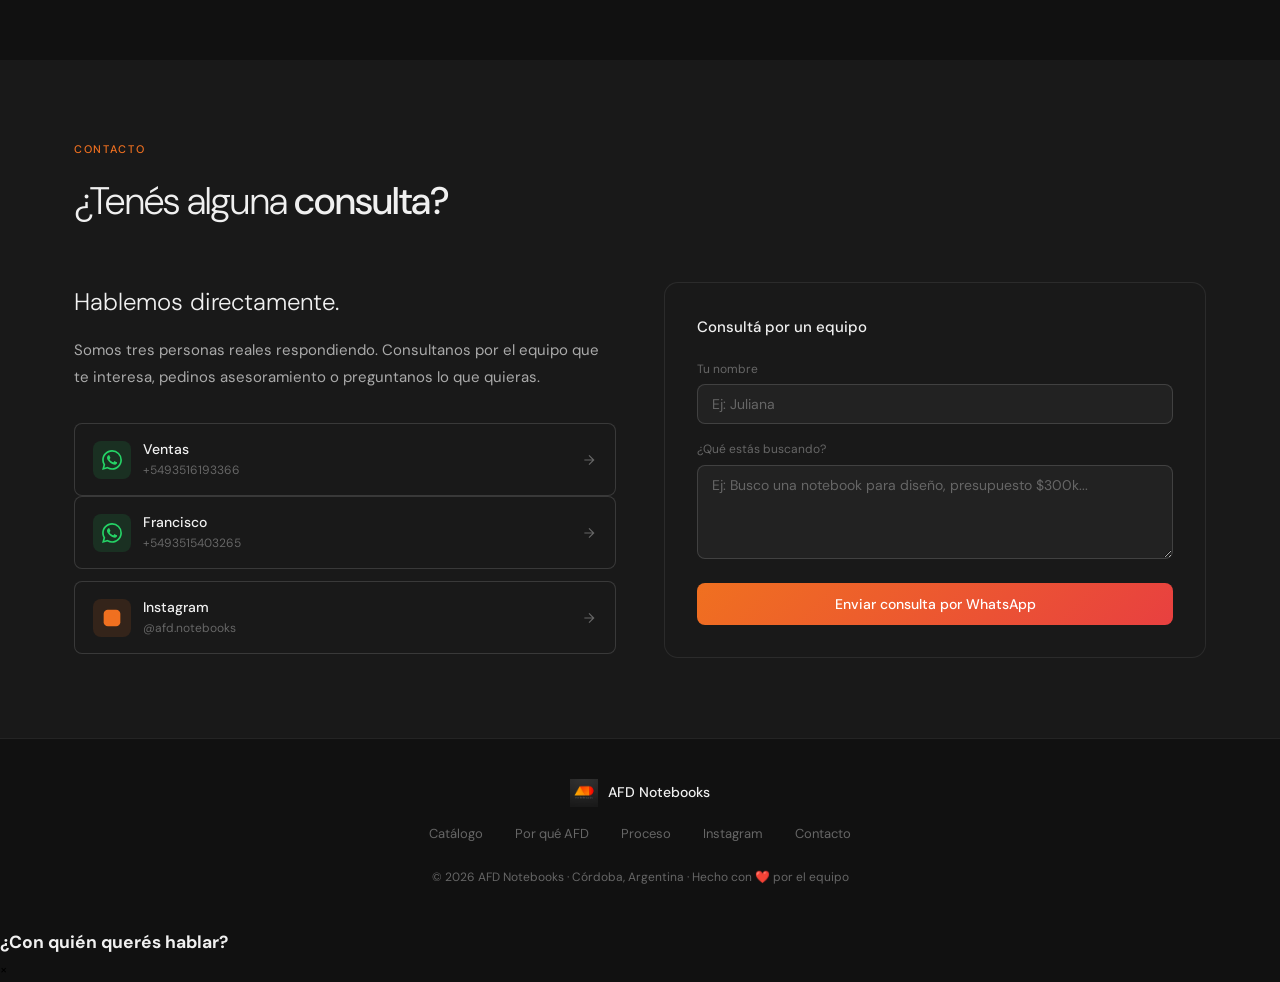
==== commit 67984847: "Selector de WhatsApp sin numero predeterminado (HTML)" ====
--- a/index.html
+++ b/index.html
@@ -374,6 +374,16 @@
   </div>
 </footer>
 
+<!-- SELECTOR DE WHATSAPP: aparece cuando hay más de un número cargado, para que el visitante elija con quién hablar -->
+<div class="wa-modal-backdrop" id="waModalBackdrop" onclick="if(event.target===this) closeWaChoice()">
+  <div class="wa-modal">
+    <div class="wa-modal-head">
+      <h3>¿Con quién querés hablar?</h3>
+      <button class="wa-modal-close" onclick="closeWaChoice()" aria-label="Cerrar">×</button>
+    </div>
+    <div id="waModalList" class="wa-modal-list"></div>
+  </div>
+</div>
 
 <script src="assets/theme.js"></script>
 <script src="assets/catalog.js"></script>
--- a/assets/style.css
+++ b/assets/style.css
@@ -301,6 +301,67 @@
       grid-column: 1/-1; text-align: center; padding: 4rem 0; color: var(--text3);
     }
 
+    /* ── PRECIO CON DESCUENTO ── */
+    .price-old {
+      font-size: 13px; color: var(--text3); text-decoration: line-through;
+      font-family: 'DM Mono', monospace;
+    }
+    .price-row { display: flex; align-items: baseline; gap: 8px; flex-wrap: wrap; }
+    .price-off {
+      font-size: 11px; font-weight: 600; color: #f06060;
+      background: rgba(232,64,64,0.15); border: 1px solid rgba(232,64,64,0.3);
+      padding: 2px 8px; border-radius: 50px;
+    }
+
+    /* ── CATEGORÍAS (Notebooks / Tablets) ── */
+    .category-tabs {
+      display: flex; gap: 10px; margin-bottom: 1.25rem; flex-wrap: wrap;
+    }
+    .category-tab {
+      display: flex; align-items: center; gap: 8px;
+      padding: 10px 22px; border-radius: 50px; font-size: 14px; font-weight: 500;
+      border: 1px solid var(--border2); color: var(--text2);
+      transition: all var(--transition);
+    }
+    .category-tab:hover { border-color: var(--accent); color: var(--accent); }
+    .category-tab.active {
+      background: linear-gradient(135deg, var(--accent), var(--accent2));
+      border-color: transparent; color: #fff;
+    }
+
+    /* ── GALERÍA DE FOTOS (varias fotos por producto) ── */
+    .gallery { width: 100%; height: 100%; position: relative; overflow: hidden; }
+    .gallery-track {
+      display: flex; width: 100%; height: 100%;
+      transition: transform 0.35s ease;
+    }
+    .gallery-track img {
+      flex: 0 0 100%; width: 100%; height: 100%; object-fit: cover;
+    }
+    .gallery-arrow {
+      position: absolute; top: 50%; transform: translateY(-50%);
+      width: 28px; height: 28px; border-radius: 50%;
+      background: rgba(0,0,0,0.45); color: #fff; border: none;
+      display: flex; align-items: center; justify-content: center;
+      font-size: 18px; line-height: 1; cursor: pointer;
+      opacity: 0; transition: opacity var(--transition), background var(--transition);
+      z-index: 2;
+    }
+    .gallery:hover .gallery-arrow { opacity: 1; }
+    .gallery-arrow:hover { background: rgba(0,0,0,0.7); }
+    .gallery-prev { left: 8px; }
+    .gallery-next { right: 8px; }
+    .gallery-dots {
+      position: absolute; bottom: 8px; left: 0; right: 0;
+      display: flex; justify-content: center; gap: 5px; z-index: 2;
+    }
+    .gallery-dot {
+      width: 6px; height: 6px; border-radius: 50%; cursor: pointer;
+      background: rgba(255,255,255,0.5); border: none; padding: 0;
+      transition: all var(--transition);
+    }
+    .gallery-dot.active { background: #fff; width: 16px; border-radius: 4px; }
+
     /* ── WHY AFD ── */
     .why-grid {
       display: grid; grid-template-columns: repeat(auto-fill, minmax(240px, 1fr)); gap: 1.5rem;
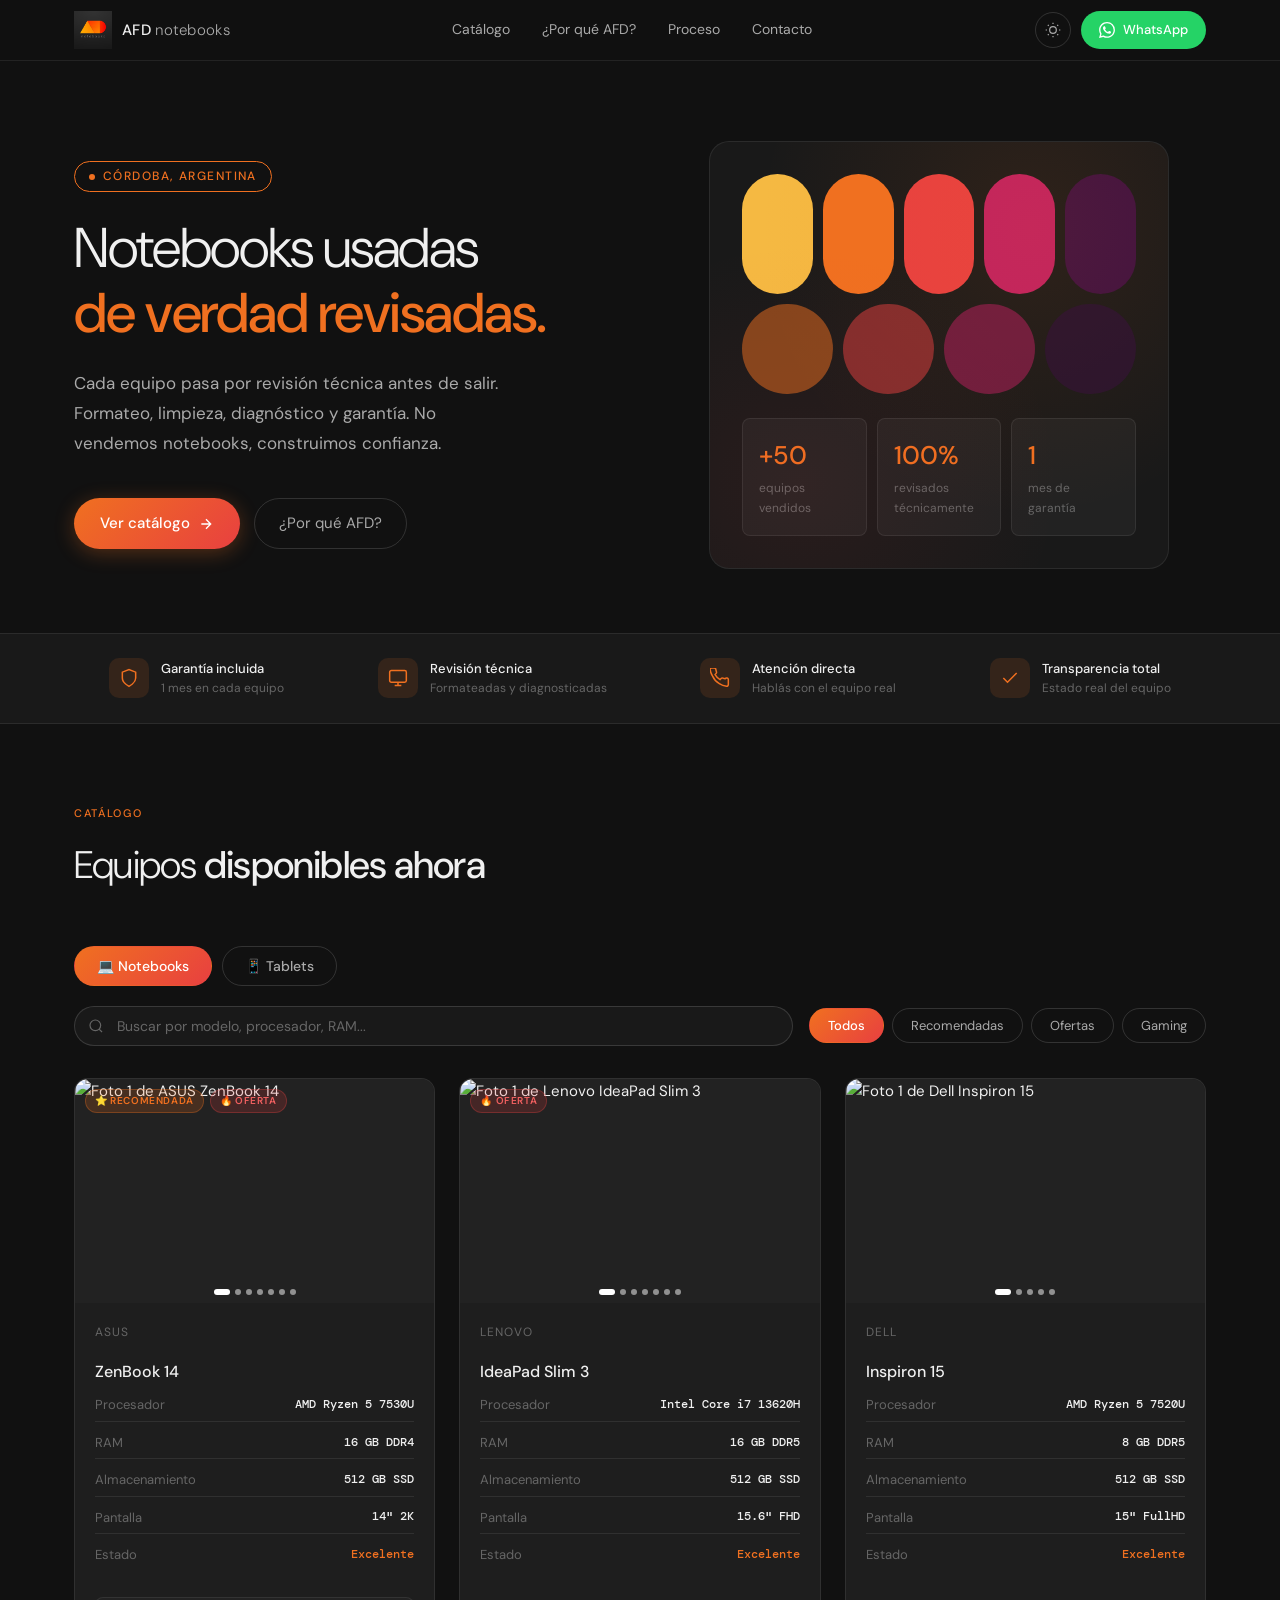
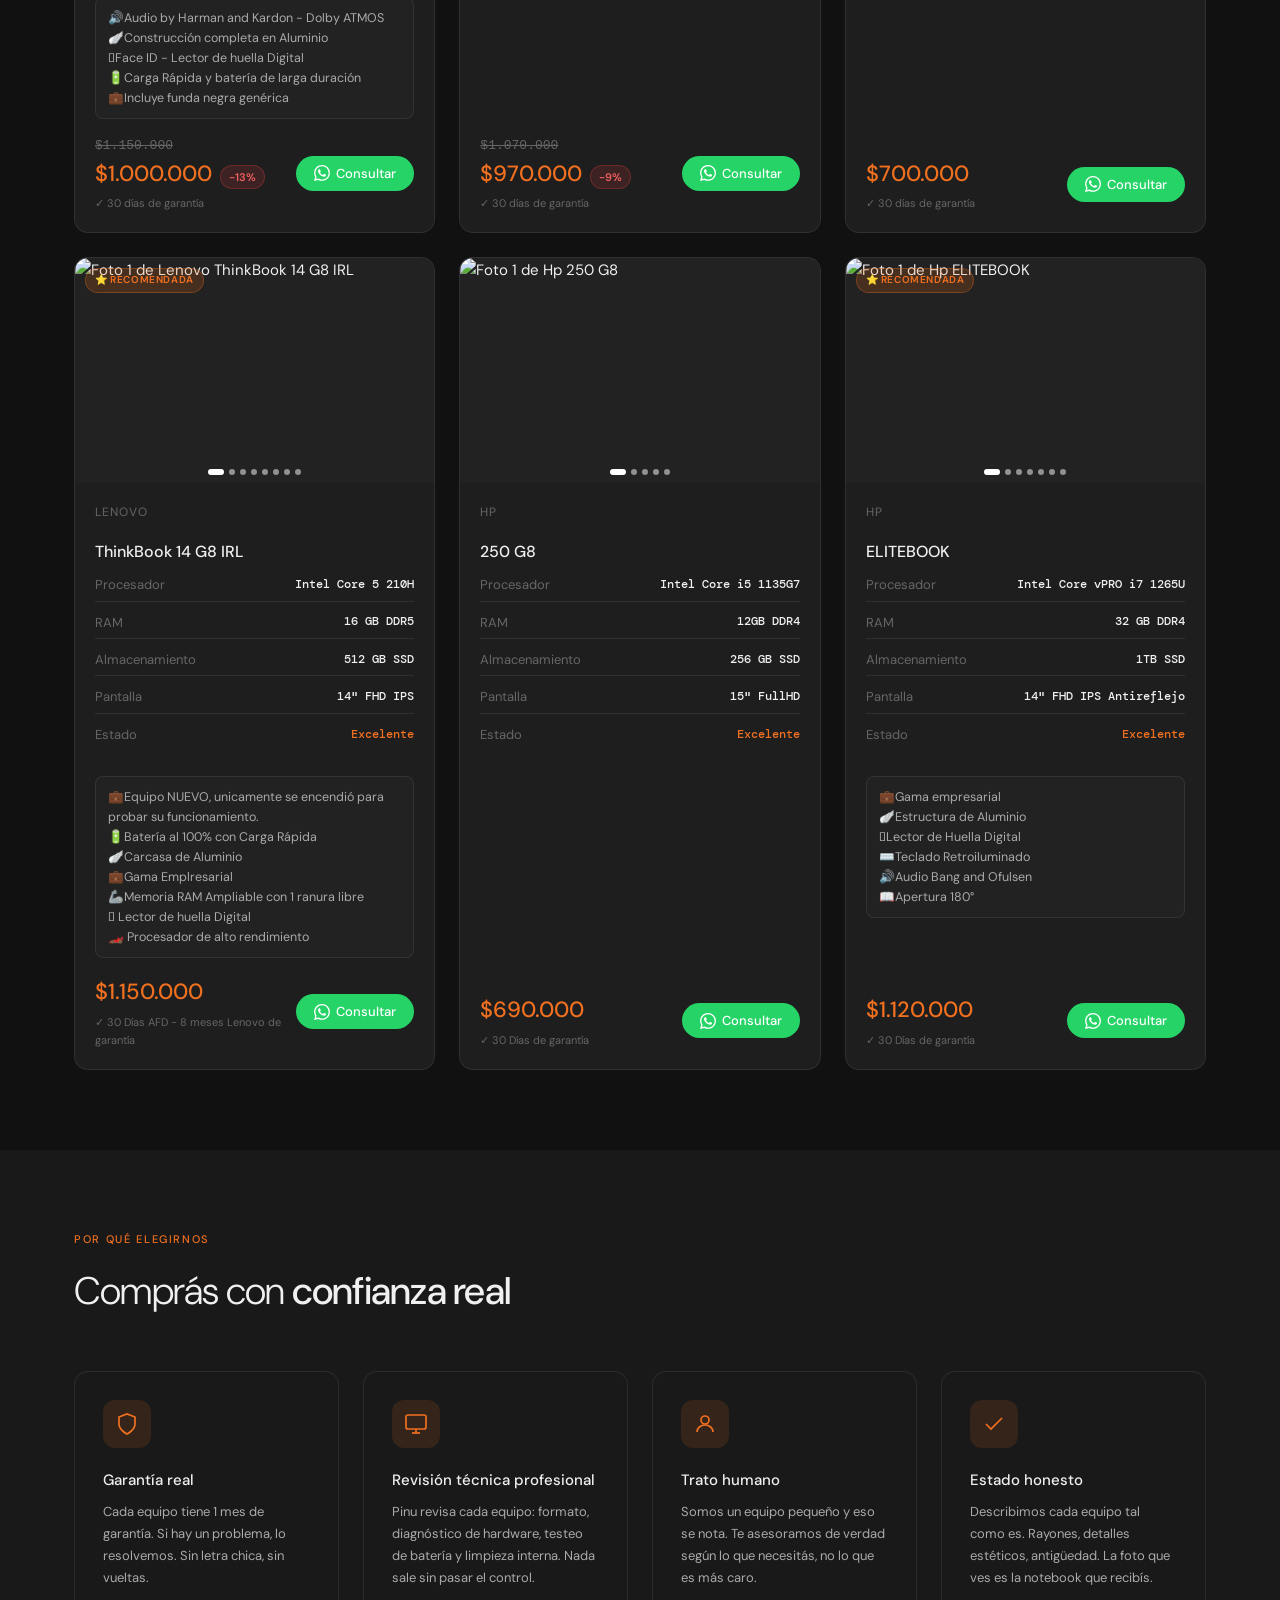
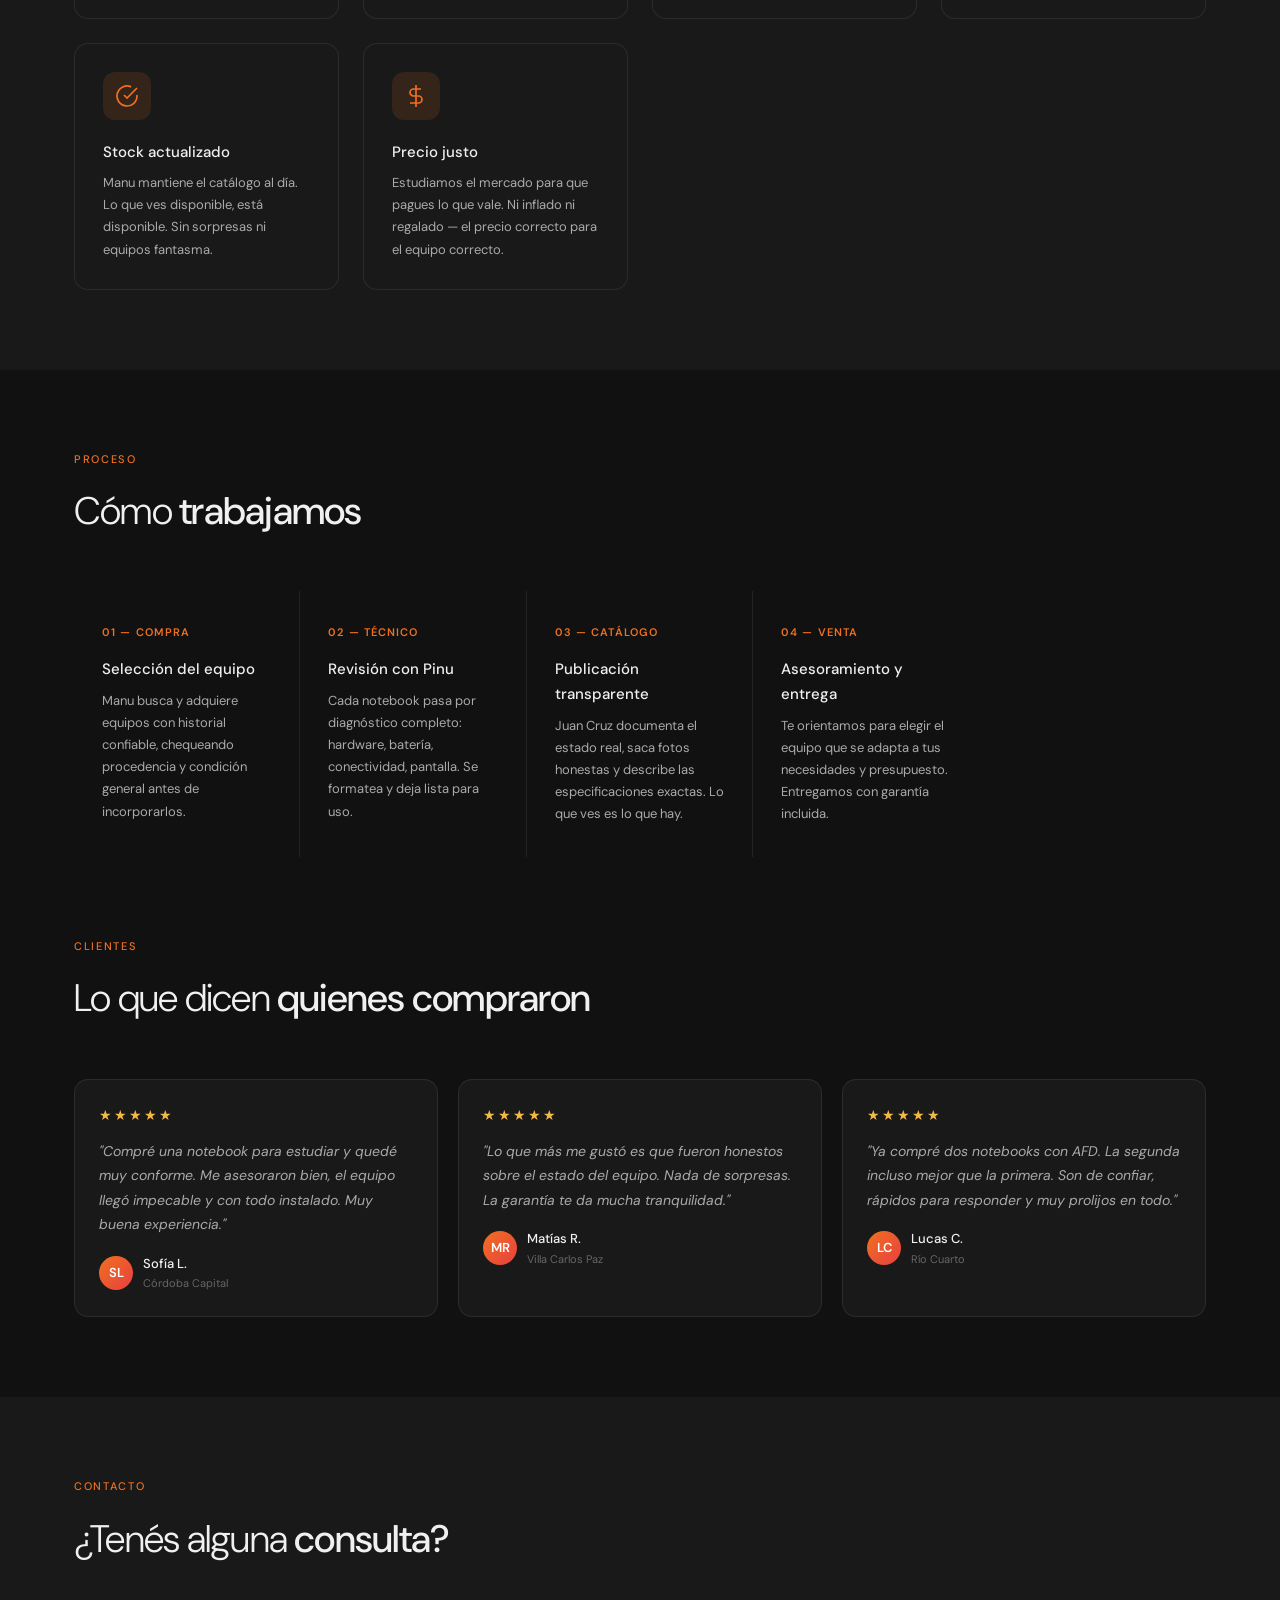
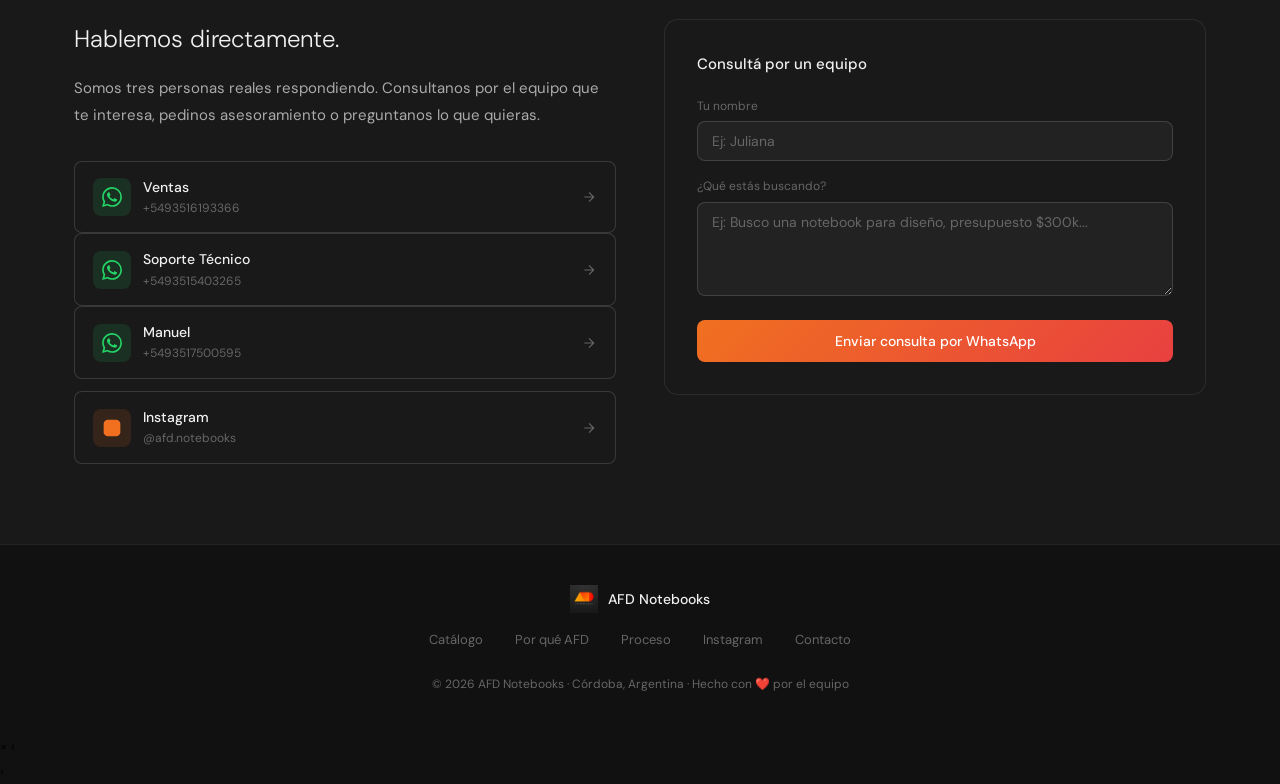
==== commit aa334e49: "Add files via upload" ====
--- a/index.html
+++ b/index.html
@@ -385,6 +385,15 @@
   </div>
 </div>
 
+<!-- LIGHTBOX: al tocar una foto de un equipo, se agranda para verla mejor -->
+<div class="lightbox-backdrop" id="lightboxBackdrop" onclick="if(event.target===this) closeLightbox()">
+  <button type="button" class="lightbox-close" onclick="closeLightbox()" aria-label="Cerrar">×</button>
+  <button type="button" class="lightbox-arrow lightbox-prev" onclick="moveLightbox(-1)" aria-label="Foto anterior">‹</button>
+  <img id="lightboxImg" class="lightbox-img" src="" alt="" />
+  <button type="button" class="lightbox-arrow lightbox-next" onclick="moveLightbox(1)" aria-label="Foto siguiente">›</button>
+  <div class="lightbox-counter" id="lightboxCounter"></div>
+</div>
+
 <script src="assets/theme.js"></script>
 <script src="assets/catalog.js"></script>
 </body>
--- a/assets/style.css
+++ b/assets/style.css
@@ -284,6 +284,14 @@
     .spec-row:last-child { border-bottom: none; }
     .spec-key { color: var(--text3); }
     .spec-val { font-weight: 500; font-family: 'DM Mono', monospace; font-size: 12px; }
+
+    /* ── DETALLES EXTRA (texto libre opcional por producto) ── */
+    .card-details {
+      font-size: 12.5px; line-height: 1.6; color: var(--text2);
+      background: var(--bg3); border: 1px solid var(--border);
+      border-radius: var(--radius-sm); padding: 10px 12px;
+      margin-top: 10px; white-space: pre-line;
+    }
     .card-foot { margin-top: auto; display: flex; align-items: center; justify-content: space-between; padding-top: 1rem; gap: 10px; }
     .price-block {}
     .price { font-size: 22px; font-weight: 500; color: var(--accent); }
@@ -293,6 +301,7 @@
       display: flex; align-items: center; gap: 6px;
       padding: 9px 18px; border-radius: 50px; font-size: 13px; font-weight: 500;
       background: #25d366; color: #fff; flex-shrink: 0;
+      border: none; cursor: pointer; font-family: inherit;
       transition: opacity var(--transition), transform var(--transition);
     }
     .btn-contact:hover { opacity: 0.87; transform: translateY(-1px); }
@@ -438,6 +447,31 @@
     .ch-ig svg { fill: var(--accent); }
     .ch-label { font-weight: 500; }
     .ch-sub { font-size: 12px; color: var(--text3); }
+
+    /* ── SELECTOR DE WHATSAPP (varios números: el visitante elige con quién hablar) ── */
+    .wa-modal-backdrop {
+      position: fixed; inset: 0; background: rgba(0,0,0,0.6);
+      display: none; align-items: center; justify-content: center;
+      padding: 1.5rem; z-index: 500;
+    }
+    .wa-modal-backdrop.open { display: flex; }
+    .wa-modal {
+      background: var(--bg2); border: 1px solid var(--border2);
+      border-radius: var(--radius); padding: 1.5rem;
+      max-width: 380px; width: 100%;
+    }
+    .wa-modal-head {
+      display: flex; align-items: center; justify-content: space-between;
+      margin-bottom: 1rem;
+    }
+    .wa-modal-head h3 { font-size: 1.05rem; font-weight: 500; }
+    .wa-modal-close {
+      width: 30px; height: 30px; border-radius: 50%; border: none; background: transparent;
+      display: flex; align-items: center; justify-content: center;
+      color: var(--text2); font-size: 20px; cursor: pointer;
+    }
+    .wa-modal-close:hover { background: var(--bg3); }
+    .wa-modal-list { display: flex; flex-direction: column; gap: 10px; }
     .contact-card {
       background: var(--bg2); border: 1px solid var(--border);
       border-radius: var(--radius); padding: 2rem;
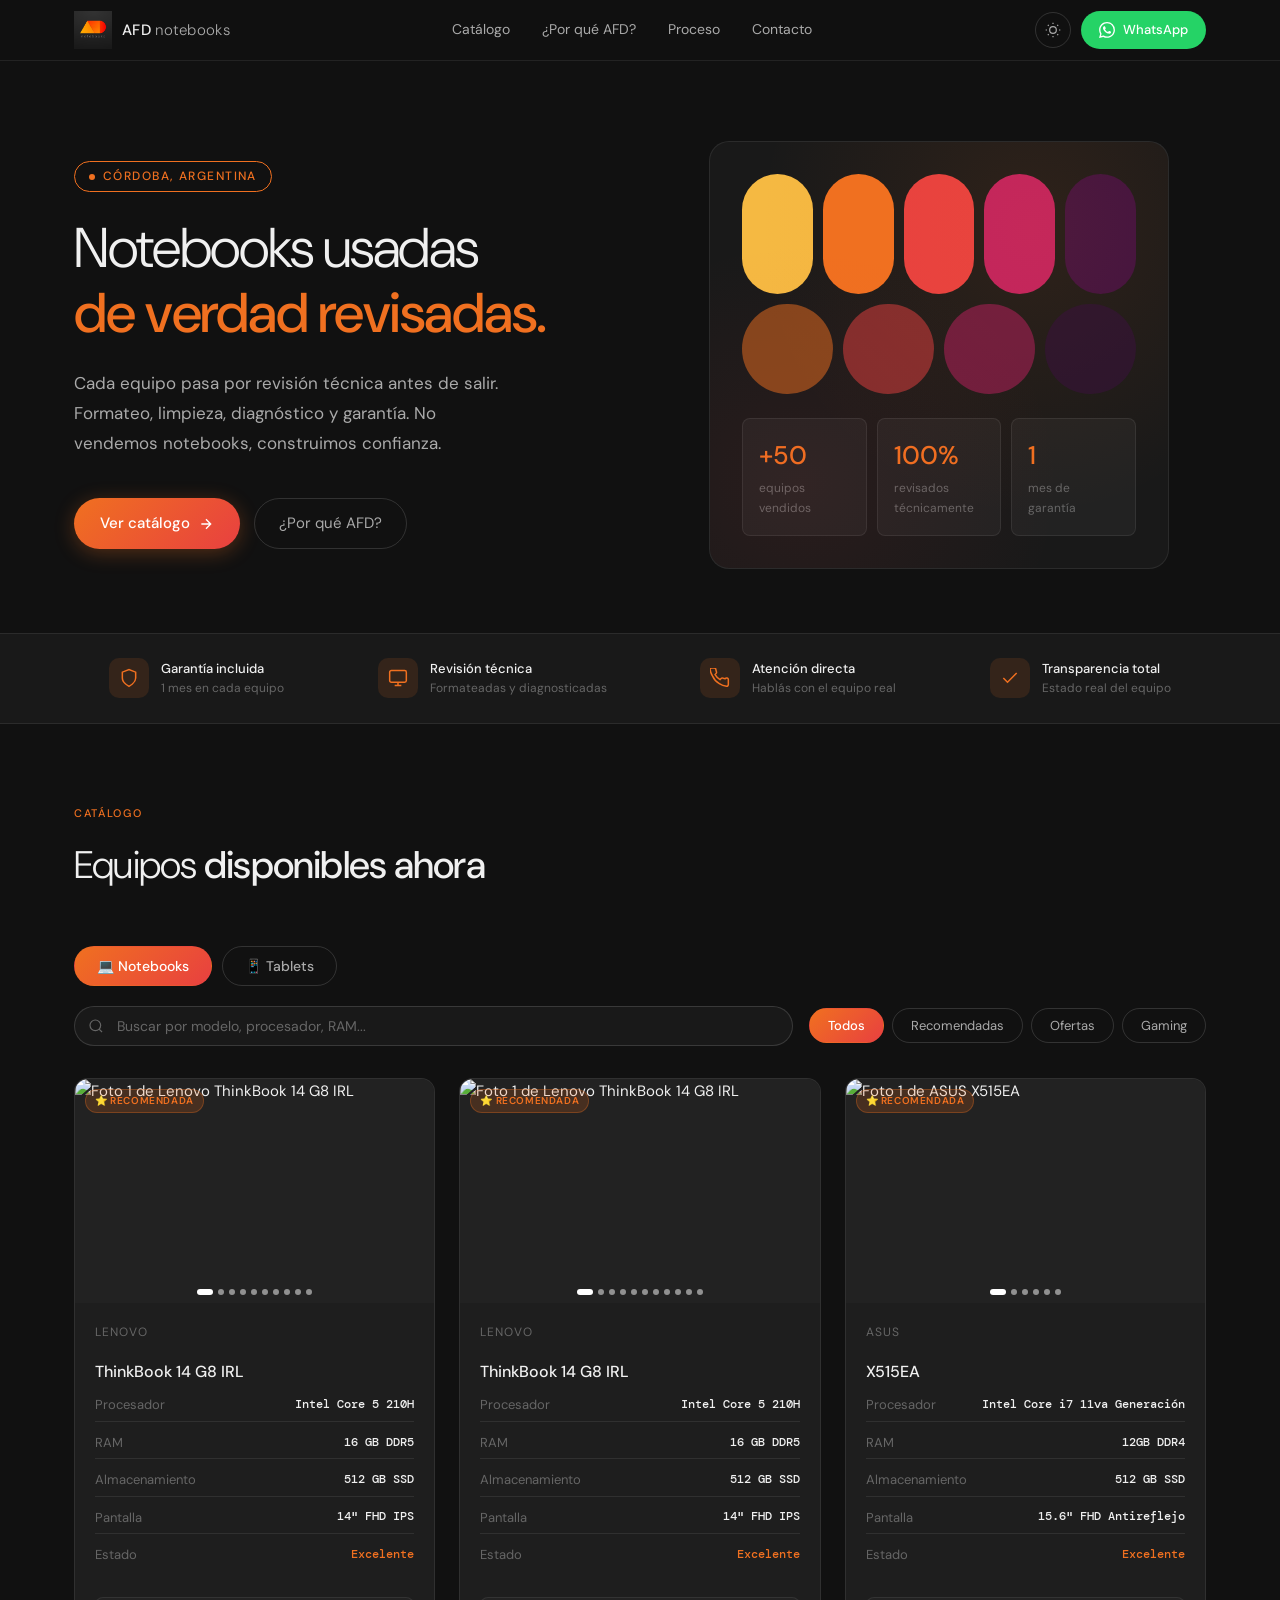
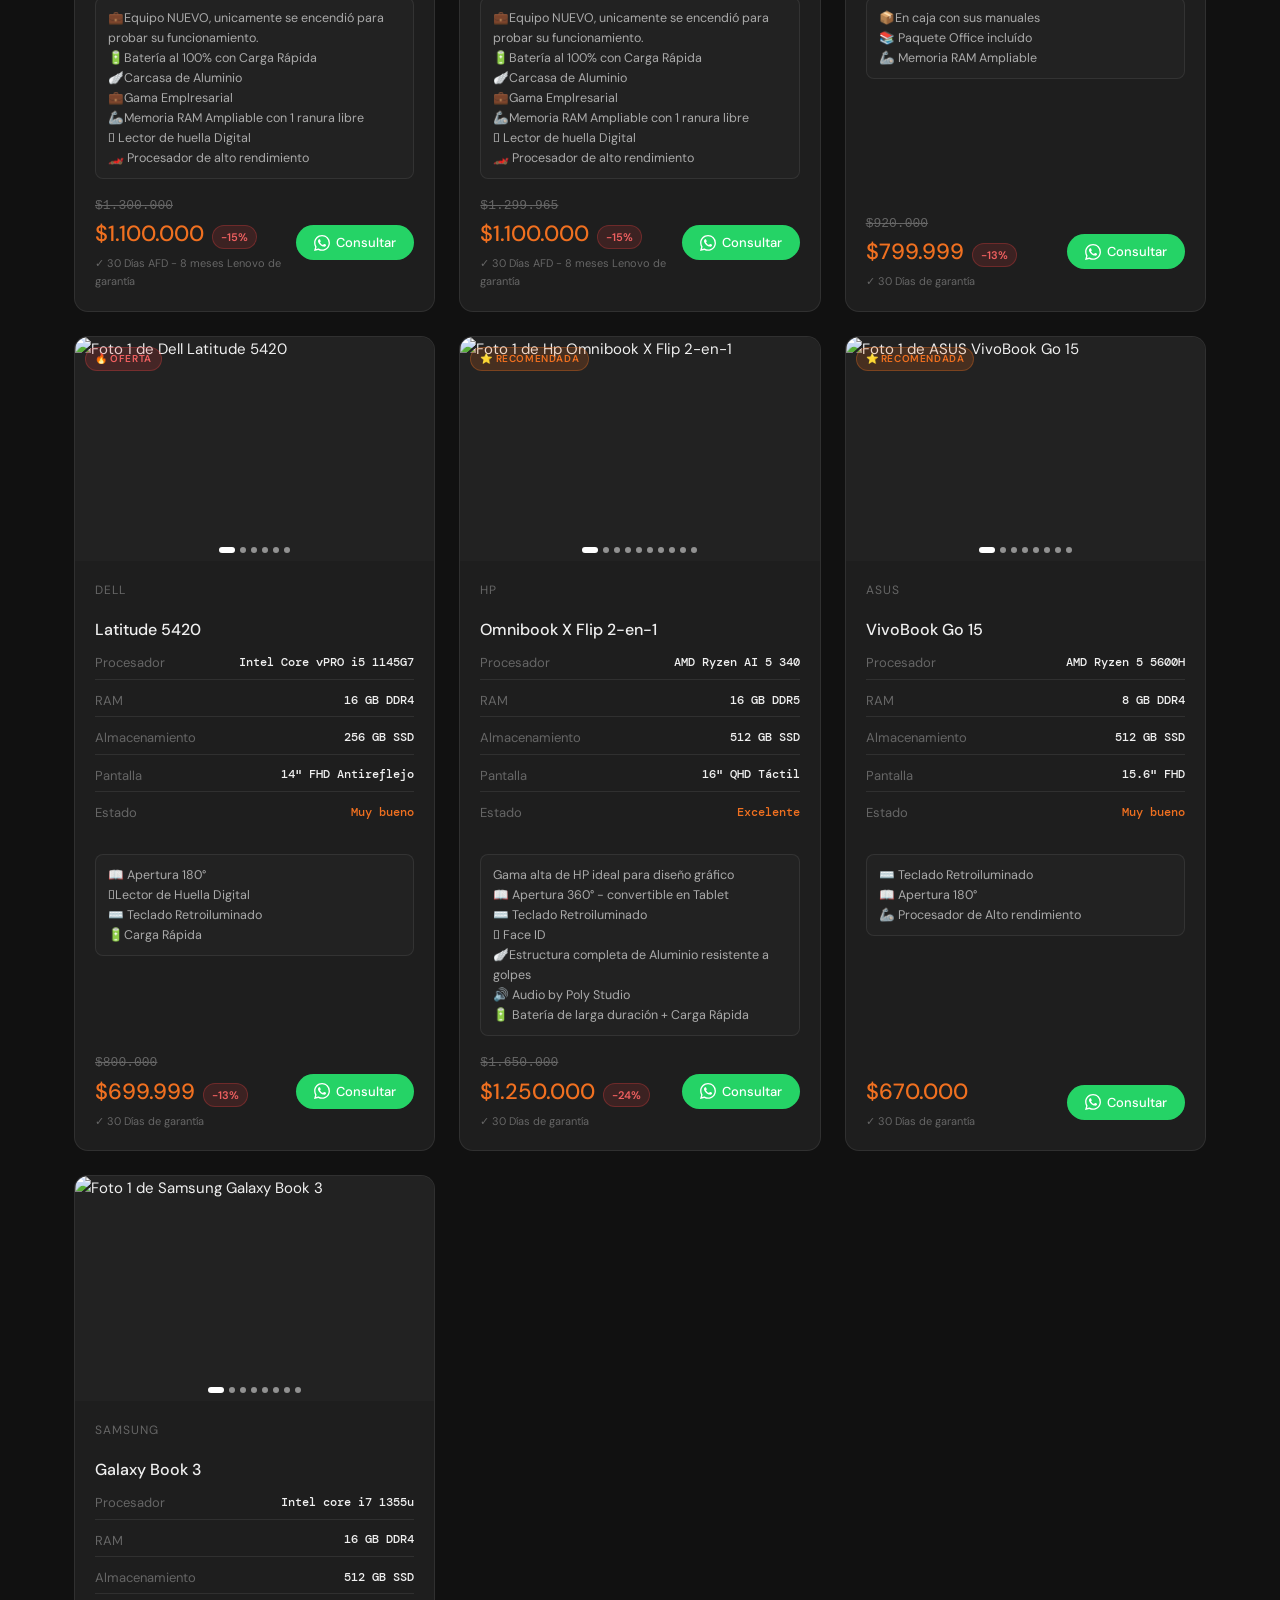
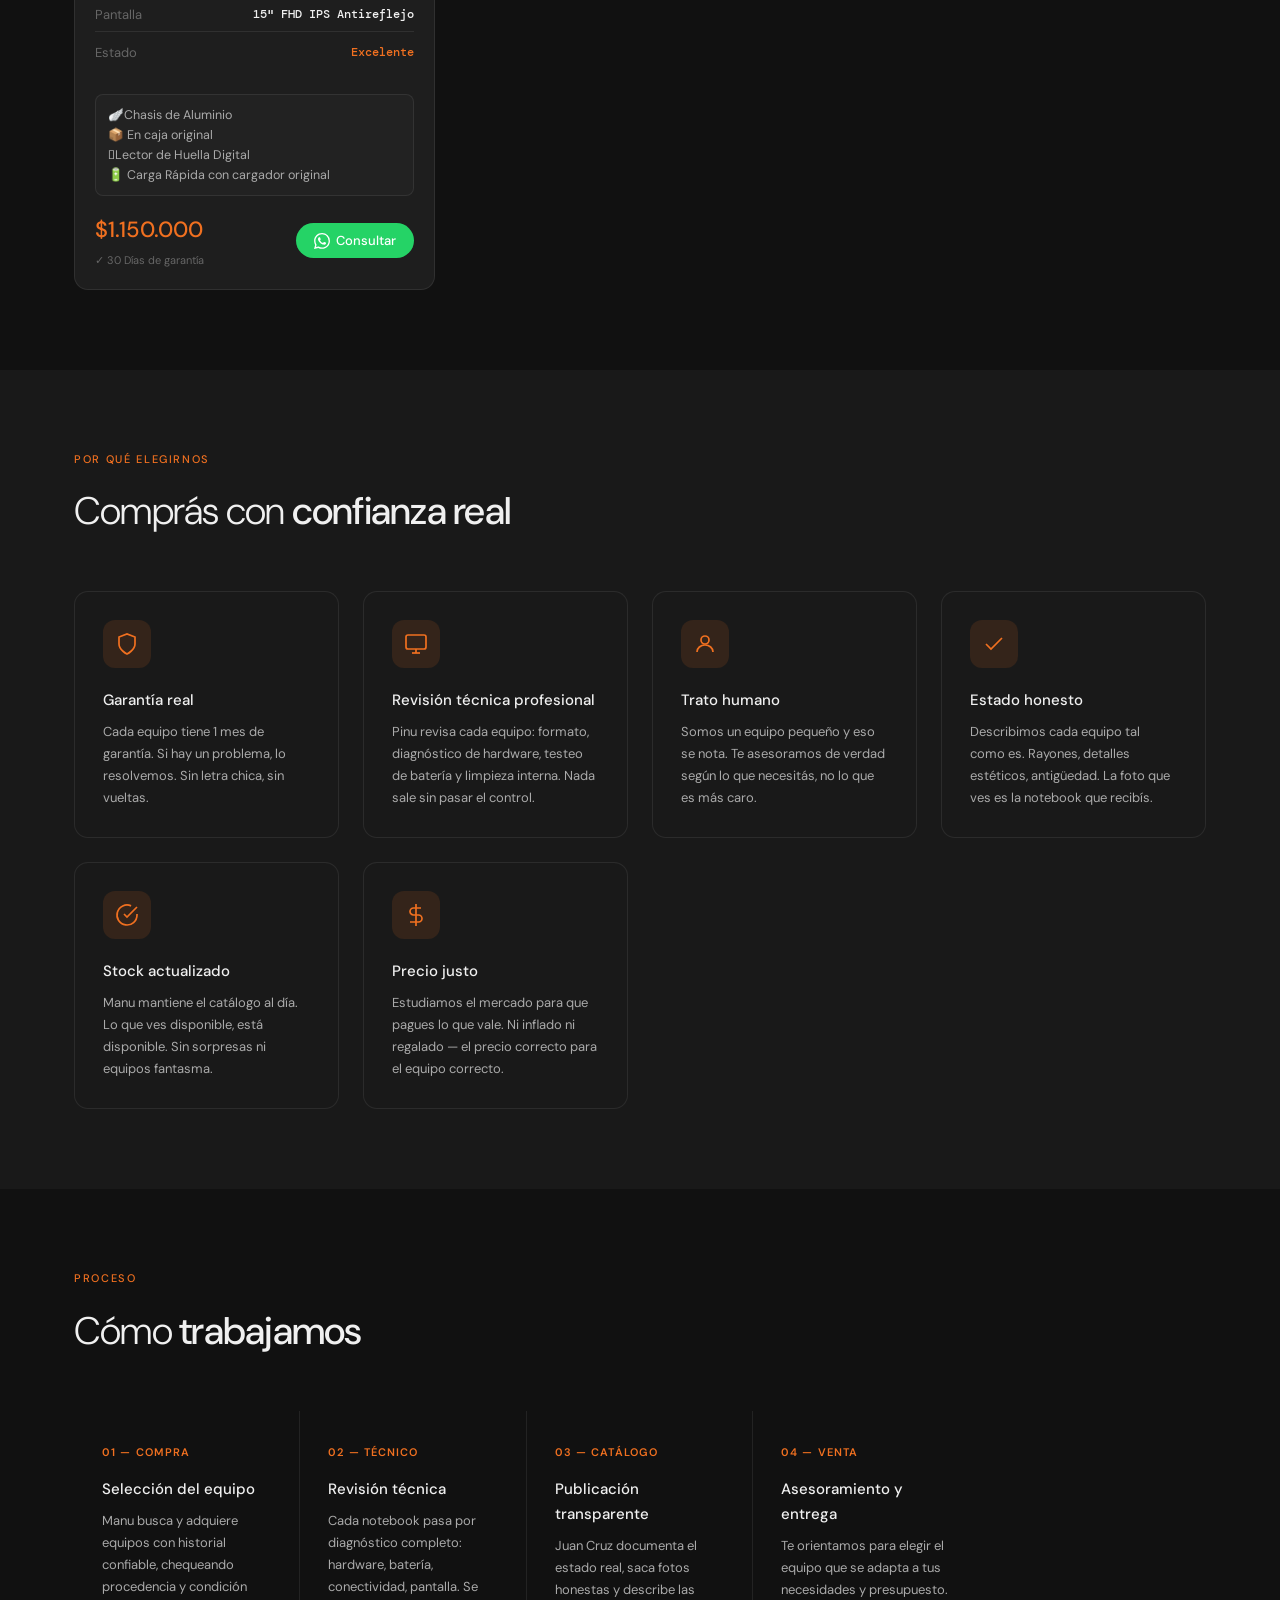
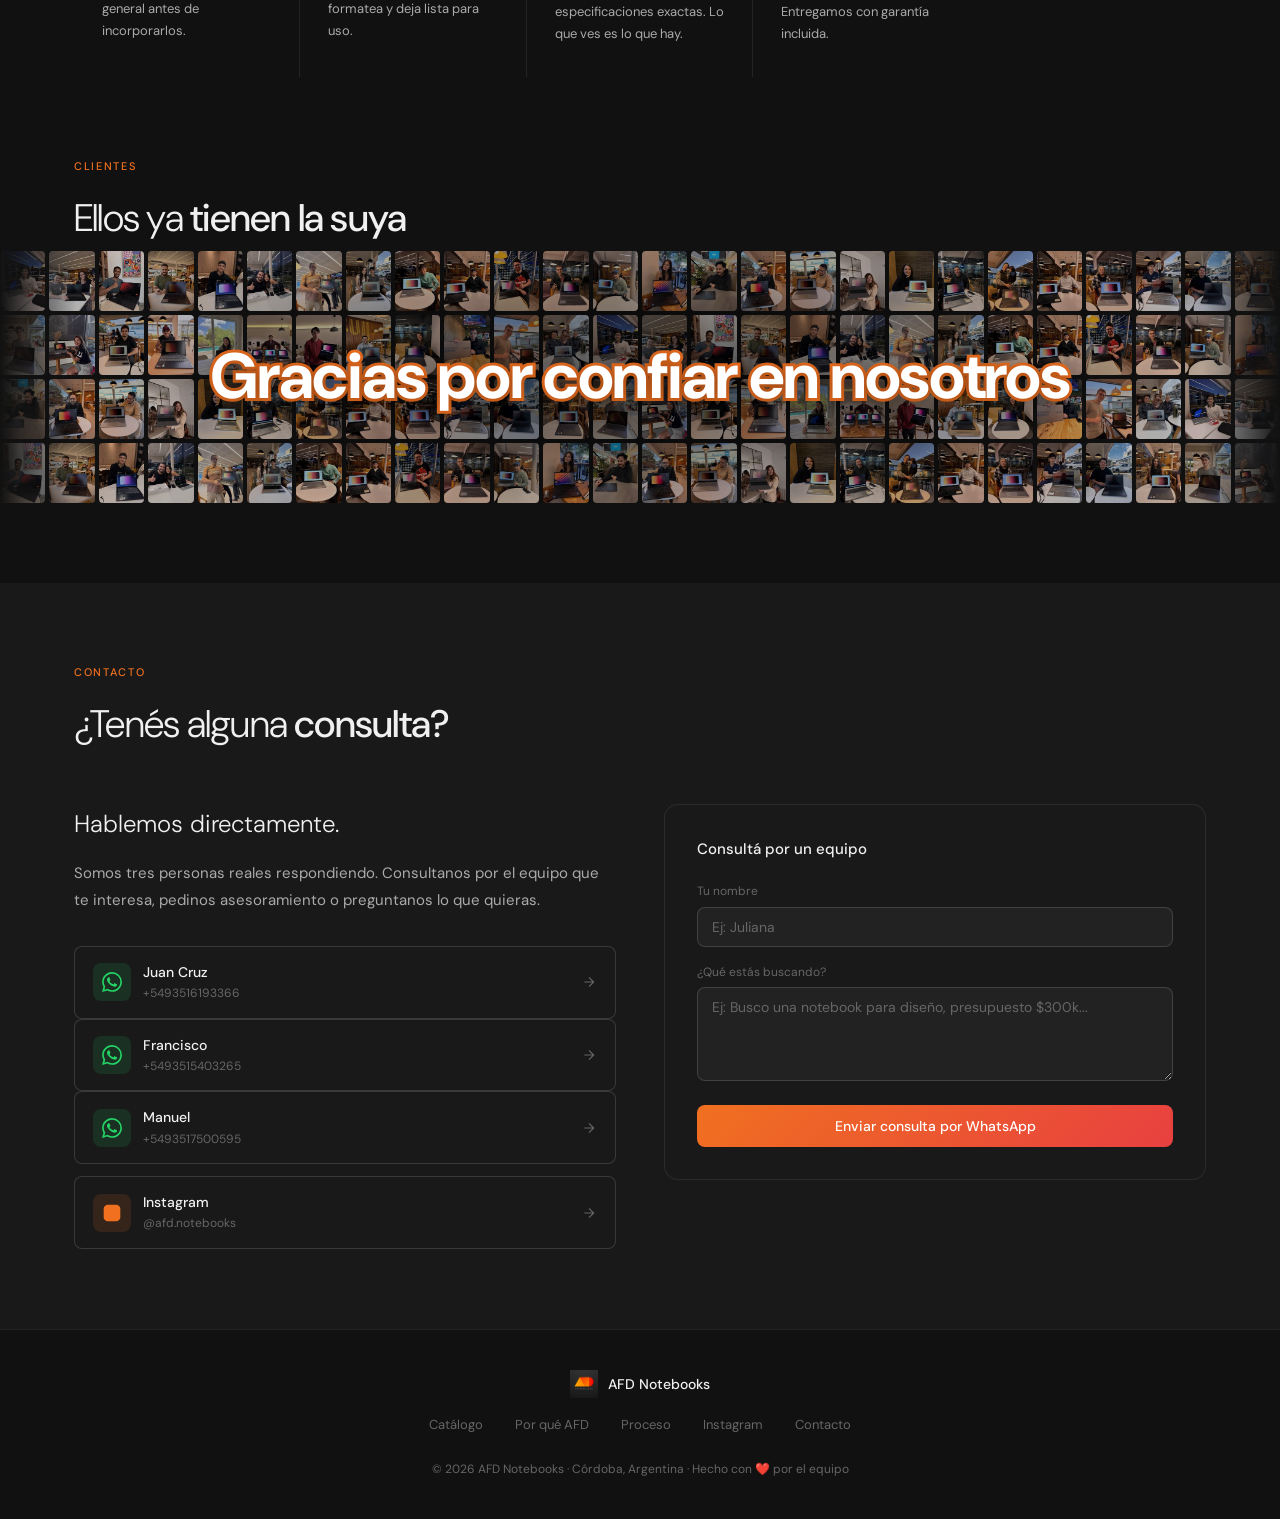
==== commit 1fe59beb: "Mural de clientes reemplaza reseñas + Revisión técnica (3/3)" ====
--- a/index.html
+++ b/index.html
@@ -256,7 +256,7 @@
     </div>
     <div class="process-step">
       <div class="step-num">02 — Técnico</div>
-      <div class="step-title">Revisión con Pinu</div>
+      <div class="step-title">Revisión técnica</div>
       <div class="step-text">Cada notebook pasa por diagnóstico completo: hardware, batería, conectividad, pantalla. Se formatea y deja lista para uso.</div>
     </div>
     <div class="process-step">
@@ -272,45 +272,207 @@
   </div>
 </section>
 
-<!-- TESTIMONIOS -->
-<section class="section" style="padding-top:0">
-  <div class="section-header">
+<!-- MURAL DE CLIENTES -->
+<section id="clientes" class="mural-section">
+  <div class="section-header mural-header">
     <div class="section-label">Clientes</div>
-    <h2 class="section-title">Lo que dicen <strong>quienes compraron</strong></h2>
-  </div>
-  <div class="testi-grid">
-    <div class="testi-card">
-      <div class="testi-stars">★★★★★</div>
-      <p class="testi-text">"Compré una notebook para estudiar y quedé muy conforme. Me asesoraron bien, el equipo llegó impecable y con todo instalado. Muy buena experiencia."</p>
-      <div class="testi-author">
-        <div class="testi-avatar">SL</div>
-        <div>
-          <div class="testi-name">Sofía L.</div>
-          <div class="testi-city">Córdoba Capital</div>
-        </div>
-      </div>
-    </div>
-    <div class="testi-card">
-      <div class="testi-stars">★★★★★</div>
-      <p class="testi-text">"Lo que más me gustó es que fueron honestos sobre el estado del equipo. Nada de sorpresas. La garantía te da mucha tranquilidad."</p>
-      <div class="testi-author">
-        <div class="testi-avatar">MR</div>
-        <div>
-          <div class="testi-name">Matías R.</div>
-          <div class="testi-city">Villa Carlos Paz</div>
-        </div>
-      </div>
-    </div>
-    <div class="testi-card">
-      <div class="testi-stars">★★★★★</div>
-      <p class="testi-text">"Ya compré dos notebooks con AFD. La segunda incluso mejor que la primera. Son de confiar, rápidos para responder y muy prolijos en todo."</p>
-      <div class="testi-author">
-        <div class="testi-avatar">LC</div>
-        <div>
-          <div class="testi-name">Lucas C.</div>
-          <div class="testi-city">Río Cuarto</div>
-        </div>
-      </div>
+    <h2 class="section-title">Ellos ya <strong>tienen la suya</strong></h2>
+  </div>
+  <div class="mural" role="img" aria-label="Fotos de clientes de AFD Notebooks con sus notebooks">
+    <div class="mural-grid">
+      <div class="mural-item"><img src="images/clientes/cliente-01.jpg" alt="" loading="lazy" width="150" height="200" /></div>
+      <div class="mural-item"><img src="images/clientes/cliente-02.jpg" alt="" loading="lazy" width="150" height="200" /></div>
+      <div class="mural-item"><img src="images/clientes/cliente-03.jpg" alt="" loading="lazy" width="150" height="200" /></div>
+      <div class="mural-item"><img src="images/clientes/cliente-04.jpg" alt="" loading="lazy" width="150" height="200" /></div>
+      <div class="mural-item"><img src="images/clientes/cliente-05.jpg" alt="" loading="lazy" width="150" height="200" /></div>
+      <div class="mural-item"><img src="images/clientes/cliente-06.jpg" alt="" loading="lazy" width="150" height="200" /></div>
+      <div class="mural-item"><img src="images/clientes/cliente-07.jpg" alt="" loading="lazy" width="150" height="200" /></div>
+      <div class="mural-item"><img src="images/clientes/cliente-08.jpg" alt="" loading="lazy" width="150" height="200" /></div>
+      <div class="mural-item"><img src="images/clientes/cliente-09.jpg" alt="" loading="lazy" width="150" height="200" /></div>
+      <div class="mural-item"><img src="images/clientes/cliente-10.jpg" alt="" loading="lazy" width="150" height="200" /></div>
+      <div class="mural-item"><img src="images/clientes/cliente-11.jpg" alt="" loading="lazy" width="150" height="200" /></div>
+      <div class="mural-item"><img src="images/clientes/cliente-12.jpg" alt="" loading="lazy" width="150" height="200" /></div>
+      <div class="mural-item"><img src="images/clientes/cliente-13.jpg" alt="" loading="lazy" width="150" height="200" /></div>
+      <div class="mural-item"><img src="images/clientes/cliente-14.jpg" alt="" loading="lazy" width="150" height="200" /></div>
+      <div class="mural-item"><img src="images/clientes/cliente-15.jpg" alt="" loading="lazy" width="150" height="200" /></div>
+      <div class="mural-item"><img src="images/clientes/cliente-16.jpg" alt="" loading="lazy" width="150" height="200" /></div>
+      <div class="mural-item"><img src="images/clientes/cliente-17.jpg" alt="" loading="lazy" width="150" height="200" /></div>
+      <div class="mural-item"><img src="images/clientes/cliente-18.jpg" alt="" loading="lazy" width="150" height="200" /></div>
+      <div class="mural-item"><img src="images/clientes/cliente-19.jpg" alt="" loading="lazy" width="150" height="200" /></div>
+      <div class="mural-item"><img src="images/clientes/cliente-20.jpg" alt="" loading="lazy" width="150" height="200" /></div>
+      <div class="mural-item"><img src="images/clientes/cliente-21.jpg" alt="" loading="lazy" width="150" height="200" /></div>
+      <div class="mural-item"><img src="images/clientes/cliente-22.jpg" alt="" loading="lazy" width="150" height="200" /></div>
+      <div class="mural-item"><img src="images/clientes/cliente-23.jpg" alt="" loading="lazy" width="150" height="200" /></div>
+      <div class="mural-item"><img src="images/clientes/cliente-24.jpg" alt="" loading="lazy" width="150" height="200" /></div>
+      <div class="mural-item"><img src="images/clientes/cliente-25.jpg" alt="" loading="lazy" width="150" height="200" /></div>
+      <div class="mural-item"><img src="images/clientes/cliente-26.jpg" alt="" loading="lazy" width="150" height="200" /></div>
+      <div class="mural-item"><img src="images/clientes/cliente-27.jpg" alt="" loading="lazy" width="150" height="200" /></div>
+      <div class="mural-item"><img src="images/clientes/cliente-28.jpg" alt="" loading="lazy" width="150" height="200" /></div>
+      <div class="mural-item"><img src="images/clientes/cliente-29.jpg" alt="" loading="lazy" width="150" height="200" /></div>
+      <div class="mural-item"><img src="images/clientes/cliente-30.jpg" alt="" loading="lazy" width="150" height="200" /></div>
+      <div class="mural-item"><img src="images/clientes/cliente-31.jpg" alt="" loading="lazy" width="150" height="200" /></div>
+      <div class="mural-item"><img src="images/clientes/cliente-32.jpg" alt="" loading="lazy" width="150" height="200" /></div>
+      <div class="mural-item"><img src="images/clientes/cliente-33.jpg" alt="" loading="lazy" width="150" height="200" /></div>
+      <div class="mural-item"><img src="images/clientes/cliente-34.jpg" alt="" loading="lazy" width="150" height="200" /></div>
+      <div class="mural-item"><img src="images/clientes/cliente-35.jpg" alt="" loading="lazy" width="150" height="200" /></div>
+      <div class="mural-item"><img src="images/clientes/cliente-36.jpg" alt="" loading="lazy" width="150" height="200" /></div>
+      <div class="mural-item"><img src="images/clientes/cliente-37.jpg" alt="" loading="lazy" width="150" height="200" /></div>
+      <div class="mural-item"><img src="images/clientes/cliente-38.jpg" alt="" loading="lazy" width="150" height="200" /></div>
+      <div class="mural-item"><img src="images/clientes/cliente-01.jpg" alt="" loading="lazy" width="150" height="200" /></div>
+      <div class="mural-item"><img src="images/clientes/cliente-02.jpg" alt="" loading="lazy" width="150" height="200" /></div>
+      <div class="mural-item"><img src="images/clientes/cliente-03.jpg" alt="" loading="lazy" width="150" height="200" /></div>
+      <div class="mural-item"><img src="images/clientes/cliente-04.jpg" alt="" loading="lazy" width="150" height="200" /></div>
+      <div class="mural-item"><img src="images/clientes/cliente-05.jpg" alt="" loading="lazy" width="150" height="200" /></div>
+      <div class="mural-item"><img src="images/clientes/cliente-06.jpg" alt="" loading="lazy" width="150" height="200" /></div>
+      <div class="mural-item"><img src="images/clientes/cliente-07.jpg" alt="" loading="lazy" width="150" height="200" /></div>
+      <div class="mural-item"><img src="images/clientes/cliente-08.jpg" alt="" loading="lazy" width="150" height="200" /></div>
+      <div class="mural-item"><img src="images/clientes/cliente-09.jpg" alt="" loading="lazy" width="150" height="200" /></div>
+      <div class="mural-item"><img src="images/clientes/cliente-10.jpg" alt="" loading="lazy" width="150" height="200" /></div>
+      <div class="mural-item"><img src="images/clientes/cliente-11.jpg" alt="" loading="lazy" width="150" height="200" /></div>
+      <div class="mural-item"><img src="images/clientes/cliente-12.jpg" alt="" loading="lazy" width="150" height="200" /></div>
+      <div class="mural-item"><img src="images/clientes/cliente-13.jpg" alt="" loading="lazy" width="150" height="200" /></div>
+      <div class="mural-item"><img src="images/clientes/cliente-14.jpg" alt="" loading="lazy" width="150" height="200" /></div>
+      <div class="mural-item"><img src="images/clientes/cliente-15.jpg" alt="" loading="lazy" width="150" height="200" /></div>
+      <div class="mural-item"><img src="images/clientes/cliente-16.jpg" alt="" loading="lazy" width="150" height="200" /></div>
+      <div class="mural-item"><img src="images/clientes/cliente-17.jpg" alt="" loading="lazy" width="150" height="200" /></div>
+      <div class="mural-item"><img src="images/clientes/cliente-18.jpg" alt="" loading="lazy" width="150" height="200" /></div>
+      <div class="mural-item"><img src="images/clientes/cliente-19.jpg" alt="" loading="lazy" width="150" height="200" /></div>
+      <div class="mural-item"><img src="images/clientes/cliente-20.jpg" alt="" loading="lazy" width="150" height="200" /></div>
+      <div class="mural-item"><img src="images/clientes/cliente-21.jpg" alt="" loading="lazy" width="150" height="200" /></div>
+      <div class="mural-item"><img src="images/clientes/cliente-22.jpg" alt="" loading="lazy" width="150" height="200" /></div>
+      <div class="mural-item"><img src="images/clientes/cliente-23.jpg" alt="" loading="lazy" width="150" height="200" /></div>
+      <div class="mural-item"><img src="images/clientes/cliente-24.jpg" alt="" loading="lazy" width="150" height="200" /></div>
+      <div class="mural-item"><img src="images/clientes/cliente-25.jpg" alt="" loading="lazy" width="150" height="200" /></div>
+      <div class="mural-item"><img src="images/clientes/cliente-26.jpg" alt="" loading="lazy" width="150" height="200" /></div>
+      <div class="mural-item"><img src="images/clientes/cliente-27.jpg" alt="" loading="lazy" width="150" height="200" /></div>
+      <div class="mural-item"><img src="images/clientes/cliente-28.jpg" alt="" loading="lazy" width="150" height="200" /></div>
+      <div class="mural-item"><img src="images/clientes/cliente-29.jpg" alt="" loading="lazy" width="150" height="200" /></div>
+      <div class="mural-item"><img src="images/clientes/cliente-30.jpg" alt="" loading="lazy" width="150" height="200" /></div>
+      <div class="mural-item"><img src="images/clientes/cliente-31.jpg" alt="" loading="lazy" width="150" height="200" /></div>
+      <div class="mural-item"><img src="images/clientes/cliente-32.jpg" alt="" loading="lazy" width="150" height="200" /></div>
+      <div class="mural-item"><img src="images/clientes/cliente-33.jpg" alt="" loading="lazy" width="150" height="200" /></div>
+      <div class="mural-item"><img src="images/clientes/cliente-34.jpg" alt="" loading="lazy" width="150" height="200" /></div>
+      <div class="mural-item"><img src="images/clientes/cliente-35.jpg" alt="" loading="lazy" width="150" height="200" /></div>
+      <div class="mural-item"><img src="images/clientes/cliente-36.jpg" alt="" loading="lazy" width="150" height="200" /></div>
+      <div class="mural-item"><img src="images/clientes/cliente-37.jpg" alt="" loading="lazy" width="150" height="200" /></div>
+      <div class="mural-item"><img src="images/clientes/cliente-38.jpg" alt="" loading="lazy" width="150" height="200" /></div>
+      <div class="mural-item"><img src="images/clientes/cliente-01.jpg" alt="" loading="lazy" width="150" height="200" /></div>
+      <div class="mural-item"><img src="images/clientes/cliente-02.jpg" alt="" loading="lazy" width="150" height="200" /></div>
+      <div class="mural-item"><img src="images/clientes/cliente-03.jpg" alt="" loading="lazy" width="150" height="200" /></div>
+      <div class="mural-item"><img src="images/clientes/cliente-04.jpg" alt="" loading="lazy" width="150" height="200" /></div>
+      <div class="mural-item"><img src="images/clientes/cliente-05.jpg" alt="" loading="lazy" width="150" height="200" /></div>
+      <div class="mural-item"><img src="images/clientes/cliente-06.jpg" alt="" loading="lazy" width="150" height="200" /></div>
+      <div class="mural-item"><img src="images/clientes/cliente-07.jpg" alt="" loading="lazy" width="150" height="200" /></div>
+      <div class="mural-item"><img src="images/clientes/cliente-08.jpg" alt="" loading="lazy" width="150" height="200" /></div>
+      <div class="mural-item"><img src="images/clientes/cliente-09.jpg" alt="" loading="lazy" width="150" height="200" /></div>
+      <div class="mural-item"><img src="images/clientes/cliente-10.jpg" alt="" loading="lazy" width="150" height="200" /></div>
+      <div class="mural-item"><img src="images/clientes/cliente-11.jpg" alt="" loading="lazy" width="150" height="200" /></div>
+      <div class="mural-item"><img src="images/clientes/cliente-12.jpg" alt="" loading="lazy" width="150" height="200" /></div>
+      <div class="mural-item"><img src="images/clientes/cliente-13.jpg" alt="" loading="lazy" width="150" height="200" /></div>
+      <div class="mural-item"><img src="images/clientes/cliente-14.jpg" alt="" loading="lazy" width="150" height="200" /></div>
+      <div class="mural-item"><img src="images/clientes/cliente-15.jpg" alt="" loading="lazy" width="150" height="200" /></div>
+      <div class="mural-item"><img src="images/clientes/cliente-16.jpg" alt="" loading="lazy" width="150" height="200" /></div>
+      <div class="mural-item"><img src="images/clientes/cliente-17.jpg" alt="" loading="lazy" width="150" height="200" /></div>
+      <div class="mural-item"><img src="images/clientes/cliente-18.jpg" alt="" loading="lazy" width="150" height="200" /></div>
+      <div class="mural-item"><img src="images/clientes/cliente-19.jpg" alt="" loading="lazy" width="150" height="200" /></div>
+      <div class="mural-item"><img src="images/clientes/cliente-20.jpg" alt="" loading="lazy" width="150" height="200" /></div>
+      <div class="mural-item"><img src="images/clientes/cliente-21.jpg" alt="" loading="lazy" width="150" height="200" /></div>
+      <div class="mural-item"><img src="images/clientes/cliente-22.jpg" alt="" loading="lazy" width="150" height="200" /></div>
+      <div class="mural-item"><img src="images/clientes/cliente-23.jpg" alt="" loading="lazy" width="150" height="200" /></div>
+      <div class="mural-item"><img src="images/clientes/cliente-24.jpg" alt="" loading="lazy" width="150" height="200" /></div>
+      <div class="mural-item"><img src="images/clientes/cliente-25.jpg" alt="" loading="lazy" width="150" height="200" /></div>
+      <div class="mural-item"><img src="images/clientes/cliente-26.jpg" alt="" loading="lazy" width="150" height="200" /></div>
+      <div class="mural-item"><img src="images/clientes/cliente-27.jpg" alt="" loading="lazy" width="150" height="200" /></div>
+      <div class="mural-item"><img src="images/clientes/cliente-28.jpg" alt="" loading="lazy" width="150" height="200" /></div>
+      <div class="mural-item"><img src="images/clientes/cliente-29.jpg" alt="" loading="lazy" width="150" height="200" /></div>
+      <div class="mural-item"><img src="images/clientes/cliente-30.jpg" alt="" loading="lazy" width="150" height="200" /></div>
+      <div class="mural-item"><img src="images/clientes/cliente-31.jpg" alt="" loading="lazy" width="150" height="200" /></div>
+      <div class="mural-item"><img src="images/clientes/cliente-32.jpg" alt="" loading="lazy" width="150" height="200" /></div>
+      <div class="mural-item"><img src="images/clientes/cliente-33.jpg" alt="" loading="lazy" width="150" height="200" /></div>
+      <div class="mural-item"><img src="images/clientes/cliente-34.jpg" alt="" loading="lazy" width="150" height="200" /></div>
+      <div class="mural-item"><img src="images/clientes/cliente-35.jpg" alt="" loading="lazy" width="150" height="200" /></div>
+      <div class="mural-item"><img src="images/clientes/cliente-36.jpg" alt="" loading="lazy" width="150" height="200" /></div>
+      <div class="mural-item"><img src="images/clientes/cliente-37.jpg" alt="" loading="lazy" width="150" height="200" /></div>
+      <div class="mural-item"><img src="images/clientes/cliente-38.jpg" alt="" loading="lazy" width="150" height="200" /></div>
+      <div class="mural-item"><img src="images/clientes/cliente-01.jpg" alt="" loading="lazy" width="150" height="200" /></div>
+      <div class="mural-item"><img src="images/clientes/cliente-02.jpg" alt="" loading="lazy" width="150" height="200" /></div>
+      <div class="mural-item"><img src="images/clientes/cliente-03.jpg" alt="" loading="lazy" width="150" height="200" /></div>
+      <div class="mural-item"><img src="images/clientes/cliente-04.jpg" alt="" loading="lazy" width="150" height="200" /></div>
+      <div class="mural-item"><img src="images/clientes/cliente-05.jpg" alt="" loading="lazy" width="150" height="200" /></div>
+      <div class="mural-item"><img src="images/clientes/cliente-06.jpg" alt="" loading="lazy" width="150" height="200" /></div>
+      <div class="mural-item"><img src="images/clientes/cliente-07.jpg" alt="" loading="lazy" width="150" height="200" /></div>
+      <div class="mural-item"><img src="images/clientes/cliente-08.jpg" alt="" loading="lazy" width="150" height="200" /></div>
+      <div class="mural-item"><img src="images/clientes/cliente-09.jpg" alt="" loading="lazy" width="150" height="200" /></div>
+      <div class="mural-item"><img src="images/clientes/cliente-10.jpg" alt="" loading="lazy" width="150" height="200" /></div>
+      <div class="mural-item"><img src="images/clientes/cliente-11.jpg" alt="" loading="lazy" width="150" height="200" /></div>
+      <div class="mural-item"><img src="images/clientes/cliente-12.jpg" alt="" loading="lazy" width="150" height="200" /></div>
+      <div class="mural-item"><img src="images/clientes/cliente-13.jpg" alt="" loading="lazy" width="150" height="200" /></div>
+      <div class="mural-item"><img src="images/clientes/cliente-14.jpg" alt="" loading="lazy" width="150" height="200" /></div>
+      <div class="mural-item"><img src="images/clientes/cliente-15.jpg" alt="" loading="lazy" width="150" height="200" /></div>
+      <div class="mural-item"><img src="images/clientes/cliente-16.jpg" alt="" loading="lazy" width="150" height="200" /></div>
+      <div class="mural-item"><img src="images/clientes/cliente-17.jpg" alt="" loading="lazy" width="150" height="200" /></div>
+      <div class="mural-item"><img src="images/clientes/cliente-18.jpg" alt="" loading="lazy" width="150" height="200" /></div>
+      <div class="mural-item"><img src="images/clientes/cliente-19.jpg" alt="" loading="lazy" width="150" height="200" /></div>
+      <div class="mural-item"><img src="images/clientes/cliente-20.jpg" alt="" loading="lazy" width="150" height="200" /></div>
+      <div class="mural-item"><img src="images/clientes/cliente-21.jpg" alt="" loading="lazy" width="150" height="200" /></div>
+      <div class="mural-item"><img src="images/clientes/cliente-22.jpg" alt="" loading="lazy" width="150" height="200" /></div>
+      <div class="mural-item"><img src="images/clientes/cliente-23.jpg" alt="" loading="lazy" width="150" height="200" /></div>
+      <div class="mural-item"><img src="images/clientes/cliente-24.jpg" alt="" loading="lazy" width="150" height="200" /></div>
+      <div class="mural-item"><img src="images/clientes/cliente-25.jpg" alt="" loading="lazy" width="150" height="200" /></div>
+      <div class="mural-item"><img src="images/clientes/cliente-26.jpg" alt="" loading="lazy" width="150" height="200" /></div>
+      <div class="mural-item"><img src="images/clientes/cliente-27.jpg" alt="" loading="lazy" width="150" height="200" /></div>
+      <div class="mural-item"><img src="images/clientes/cliente-28.jpg" alt="" loading="lazy" width="150" height="200" /></div>
+      <div class="mural-item"><img src="images/clientes/cliente-29.jpg" alt="" loading="lazy" width="150" height="200" /></div>
+      <div class="mural-item"><img src="images/clientes/cliente-30.jpg" alt="" loading="lazy" width="150" height="200" /></div>
+      <div class="mural-item"><img src="images/clientes/cliente-31.jpg" alt="" loading="lazy" width="150" height="200" /></div>
+      <div class="mural-item"><img src="images/clientes/cliente-32.jpg" alt="" loading="lazy" width="150" height="200" /></div>
+      <div class="mural-item"><img src="images/clientes/cliente-33.jpg" alt="" loading="lazy" width="150" height="200" /></div>
+      <div class="mural-item"><img src="images/clientes/cliente-34.jpg" alt="" loading="lazy" width="150" height="200" /></div>
+      <div class="mural-item"><img src="images/clientes/cliente-35.jpg" alt="" loading="lazy" width="150" height="200" /></div>
+      <div class="mural-item"><img src="images/clientes/cliente-36.jpg" alt="" loading="lazy" width="150" height="200" /></div>
+      <div class="mural-item"><img src="images/clientes/cliente-37.jpg" alt="" loading="lazy" width="150" height="200" /></div>
+      <div class="mural-item"><img src="images/clientes/cliente-38.jpg" alt="" loading="lazy" width="150" height="200" /></div>
+      <div class="mural-item"><img src="images/clientes/cliente-01.jpg" alt="" loading="lazy" width="150" height="200" /></div>
+      <div class="mural-item"><img src="images/clientes/cliente-02.jpg" alt="" loading="lazy" width="150" height="200" /></div>
+      <div class="mural-item"><img src="images/clientes/cliente-03.jpg" alt="" loading="lazy" width="150" height="200" /></div>
+      <div class="mural-item"><img src="images/clientes/cliente-04.jpg" alt="" loading="lazy" width="150" height="200" /></div>
+      <div class="mural-item"><img src="images/clientes/cliente-05.jpg" alt="" loading="lazy" width="150" height="200" /></div>
+      <div class="mural-item"><img src="images/clientes/cliente-06.jpg" alt="" loading="lazy" width="150" height="200" /></div>
+      <div class="mural-item"><img src="images/clientes/cliente-07.jpg" alt="" loading="lazy" width="150" height="200" /></div>
+      <div class="mural-item"><img src="images/clientes/cliente-08.jpg" alt="" loading="lazy" width="150" height="200" /></div>
+      <div class="mural-item"><img src="images/clientes/cliente-09.jpg" alt="" loading="lazy" width="150" height="200" /></div>
+      <div class="mural-item"><img src="images/clientes/cliente-10.jpg" alt="" loading="lazy" width="150" height="200" /></div>
+      <div class="mural-item"><img src="images/clientes/cliente-11.jpg" alt="" loading="lazy" width="150" height="200" /></div>
+      <div class="mural-item"><img src="images/clientes/cliente-12.jpg" alt="" loading="lazy" width="150" height="200" /></div>
+      <div class="mural-item"><img src="images/clientes/cliente-13.jpg" alt="" loading="lazy" width="150" height="200" /></div>
+      <div class="mural-item"><img src="images/clientes/cliente-14.jpg" alt="" loading="lazy" width="150" height="200" /></div>
+      <div class="mural-item"><img src="images/clientes/cliente-15.jpg" alt="" loading="lazy" width="150" height="200" /></div>
+      <div class="mural-item"><img src="images/clientes/cliente-16.jpg" alt="" loading="lazy" width="150" height="200" /></div>
+      <div class="mural-item"><img src="images/clientes/cliente-17.jpg" alt="" loading="lazy" width="150" height="200" /></div>
+      <div class="mural-item"><img src="images/clientes/cliente-18.jpg" alt="" loading="lazy" width="150" height="200" /></div>
+      <div class="mural-item"><img src="images/clientes/cliente-19.jpg" alt="" loading="lazy" width="150" height="200" /></div>
+      <div class="mural-item"><img src="images/clientes/cliente-20.jpg" alt="" loading="lazy" width="150" height="200" /></div>
+      <div class="mural-item"><img src="images/clientes/cliente-21.jpg" alt="" loading="lazy" width="150" height="200" /></div>
+      <div class="mural-item"><img src="images/clientes/cliente-22.jpg" alt="" loading="lazy" width="150" height="200" /></div>
+      <div class="mural-item"><img src="images/clientes/cliente-23.jpg" alt="" loading="lazy" width="150" height="200" /></div>
+      <div class="mural-item"><img src="images/clientes/cliente-24.jpg" alt="" loading="lazy" width="150" height="200" /></div>
+      <div class="mural-item"><img src="images/clientes/cliente-25.jpg" alt="" loading="lazy" width="150" height="200" /></div>
+      <div class="mural-item"><img src="images/clientes/cliente-26.jpg" alt="" loading="lazy" width="150" height="200" /></div>
+      <div class="mural-item"><img src="images/clientes/cliente-27.jpg" alt="" loading="lazy" width="150" height="200" /></div>
+      <div class="mural-item"><img src="images/clientes/cliente-28.jpg" alt="" loading="lazy" width="150" height="200" /></div>
+      <div class="mural-item"><img src="images/clientes/cliente-29.jpg" alt="" loading="lazy" width="150" height="200" /></div>
+      <div class="mural-item"><img src="images/clientes/cliente-30.jpg" alt="" loading="lazy" width="150" height="200" /></div>
+      <div class="mural-item"><img src="images/clientes/cliente-31.jpg" alt="" loading="lazy" width="150" height="200" /></div>
+      <div class="mural-item"><img src="images/clientes/cliente-32.jpg" alt="" loading="lazy" width="150" height="200" /></div>
+      <div class="mural-item"><img src="images/clientes/cliente-33.jpg" alt="" loading="lazy" width="150" height="200" /></div>
+      <div class="mural-item"><img src="images/clientes/cliente-34.jpg" alt="" loading="lazy" width="150" height="200" /></div>
+      <div class="mural-item"><img src="images/clientes/cliente-35.jpg" alt="" loading="lazy" width="150" height="200" /></div>
+      <div class="mural-item"><img src="images/clientes/cliente-36.jpg" alt="" loading="lazy" width="150" height="200" /></div>
+      <div class="mural-item"><img src="images/clientes/cliente-37.jpg" alt="" loading="lazy" width="150" height="200" /></div>
+      <div class="mural-item"><img src="images/clientes/cliente-38.jpg" alt="" loading="lazy" width="150" height="200" /></div>
+    </div>
+    <div class="mural-banner">
+      <h3 class="mural-banner-title">Gracias por <strong>confiar en nosotros</strong></h3>
     </div>
   </div>
 </section>
--- a/assets/style.css
+++ b/assets/style.css
@@ -256,6 +256,7 @@
     .card-image img {
       width: 100%; height: 100%; object-fit: cover;
       transition: transform 0.4s ease;
+      cursor: zoom-in;
     }
     .product-card:hover .card-image img { transform: scale(1.04); }
     .card-image-placeholder {
@@ -406,23 +407,51 @@
     .step-title { font-size: 15px; font-weight: 500; margin-bottom: 0.5rem; }
     .step-text { font-size: 13px; color: var(--text2); line-height: 1.7; }
 
-    /* ── TESTIMONIALS ── */
-    .testi-grid { display: grid; grid-template-columns: repeat(auto-fill, minmax(280px, 1fr)); gap: 1.25rem; }
-    .testi-card {
-      background: var(--bg2); border: 1px solid var(--border);
-      border-radius: var(--radius); padding: 1.5rem;
-    }
-    .testi-stars { color: var(--gold); font-size: 14px; margin-bottom: 0.75rem; letter-spacing: 2px; }
-    .testi-text { font-size: 14px; color: var(--text2); line-height: 1.75; margin-bottom: 1rem; font-style: italic; }
-    .testi-author { display: flex; align-items: center; gap: 10px; }
-    .testi-avatar {
-      width: 34px; height: 34px; border-radius: 50%;
-      background: linear-gradient(135deg, var(--accent), var(--accent2));
-      display: flex; align-items: center; justify-content: center;
-      font-size: 13px; font-weight: 600; color: #fff;
-    }
-    .testi-name { font-size: 13px; font-weight: 500; }
-    .testi-city { font-size: 11px; color: var(--text3); }
+    /* ── MURAL DE CLIENTES (franja de fotos chiquitas con el agradecimiento encima) ── */
+    .mural-section { padding: 0 0 5rem; }
+    .mural-header { max-width: 1180px; margin: 0 auto; padding: 0 1.5rem; }
+    .mural {
+      position: relative; overflow: hidden;
+      --tile-h: 60px; --rows: 4; --gap: 4px;
+      height: calc(var(--tile-h) * var(--rows) + var(--gap) * (var(--rows) - 1));
+    }
+    .mural-grid {
+      display: grid; gap: var(--gap);
+      grid-template-columns: repeat(auto-fill, minmax(45px, 1fr));
+      grid-auto-rows: var(--tile-h);
+    }
+    .mural-item { background: var(--bg3); border-radius: 4px; overflow: hidden; }
+    .mural-item img {
+      width: 100%; height: 100%; object-fit: cover; display: block;
+      filter: saturate(0.85) brightness(0.8);
+    }
+    /* Velo oscuro: más denso en el centro para que el texto se lea, y fundido en los bordes */
+    .mural::before {
+      content: ""; position: absolute; inset: 0; z-index: 1; pointer-events: none;
+      background:
+        radial-gradient(ellipse 45% 70% at 50% 50%, rgba(0,0,0,0.5), transparent 100%),
+        linear-gradient(90deg, var(--bg) 0%, transparent 6%, transparent 94%, var(--bg) 100%);
+    }
+    .mural-banner {
+      position: absolute; z-index: 2; inset: 0;
+      display: flex; align-items: center; justify-content: center; text-align: center;
+      padding: 0 1rem; pointer-events: none;
+    }
+    .mural-banner-title {
+      font-size: clamp(2rem, 5vw, 4rem); font-weight: 700; line-height: 1.05; letter-spacing: -0.02em;
+      color: #fff;
+      -webkit-text-stroke: 6px var(--accent); paint-order: stroke fill;
+      text-shadow: 0 4px 24px rgba(0,0,0,0.55);
+    }
+    .mural-banner-title strong { font-weight: 700; }
+    @media (max-width: 560px) {
+      .mural-section { padding-bottom: 3.5rem; }
+      .mural-header { padding: 0 1.25rem; }
+      .mural { --tile-h: 46px; --rows: 5; --gap: 3px; }
+      .mural-grid { grid-template-columns: repeat(auto-fill, minmax(34px, 1fr)); }
+      .mural-banner-title { -webkit-text-stroke-width: 4px; }
+      .mural-banner-title strong { display: block; }
+    }
 
     /* ── CONTACT ── */
     .contact-grid { display: grid; grid-template-columns: 1fr 1fr; gap: 3rem; align-items: start; }
@@ -472,6 +501,47 @@
     }
     .wa-modal-close:hover { background: var(--bg3); }
     .wa-modal-list { display: flex; flex-direction: column; gap: 10px; }
+
+    /* ── LIGHTBOX (agrandar foto al tocarla) ── */
+    .lightbox-backdrop {
+      position: fixed; inset: 0; background: rgba(0,0,0,0.9);
+      display: none; align-items: center; justify-content: center;
+      padding: 3rem 1.5rem; z-index: 600;
+    }
+    .lightbox-backdrop.open { display: flex; }
+    .lightbox-img {
+      max-width: 100%; max-height: 100%;
+      object-fit: contain; border-radius: var(--radius-sm);
+      box-shadow: 0 20px 60px rgba(0,0,0,0.5);
+    }
+    .lightbox-close {
+      position: absolute; top: 16px; right: 16px;
+      width: 40px; height: 40px; border-radius: 50%; border: none;
+      background: rgba(255,255,255,0.12); color: #fff; font-size: 22px;
+      display: flex; align-items: center; justify-content: center;
+      cursor: pointer; transition: background var(--transition); z-index: 2;
+    }
+    .lightbox-close:hover { background: rgba(255,255,255,0.24); }
+    .lightbox-arrow {
+      position: absolute; top: 50%; transform: translateY(-50%);
+      width: 46px; height: 46px; border-radius: 50%;
+      background: rgba(255,255,255,0.12); color: #fff; border: none;
+      display: flex; align-items: center; justify-content: center;
+      font-size: 26px; line-height: 1; cursor: pointer;
+      transition: background var(--transition); z-index: 2;
+    }
+    .lightbox-arrow:hover { background: rgba(255,255,255,0.24); }
+    .lightbox-prev { left: 16px; }
+    .lightbox-next { right: 16px; }
+    .lightbox-counter {
+      position: absolute; bottom: 18px; left: 0; right: 0;
+      text-align: center; color: rgba(255,255,255,0.75); font-size: 13px;
+      font-family: 'DM Mono', monospace;
+    }
+    @media (max-width: 560px) {
+      .lightbox-arrow { width: 38px; height: 38px; font-size: 22px; }
+      .lightbox-backdrop { padding: 4.5rem 0.75rem; }
+    }
     .contact-card {
       background: var(--bg2); border: 1px solid var(--border);
       border-radius: var(--radius); padding: 2rem;
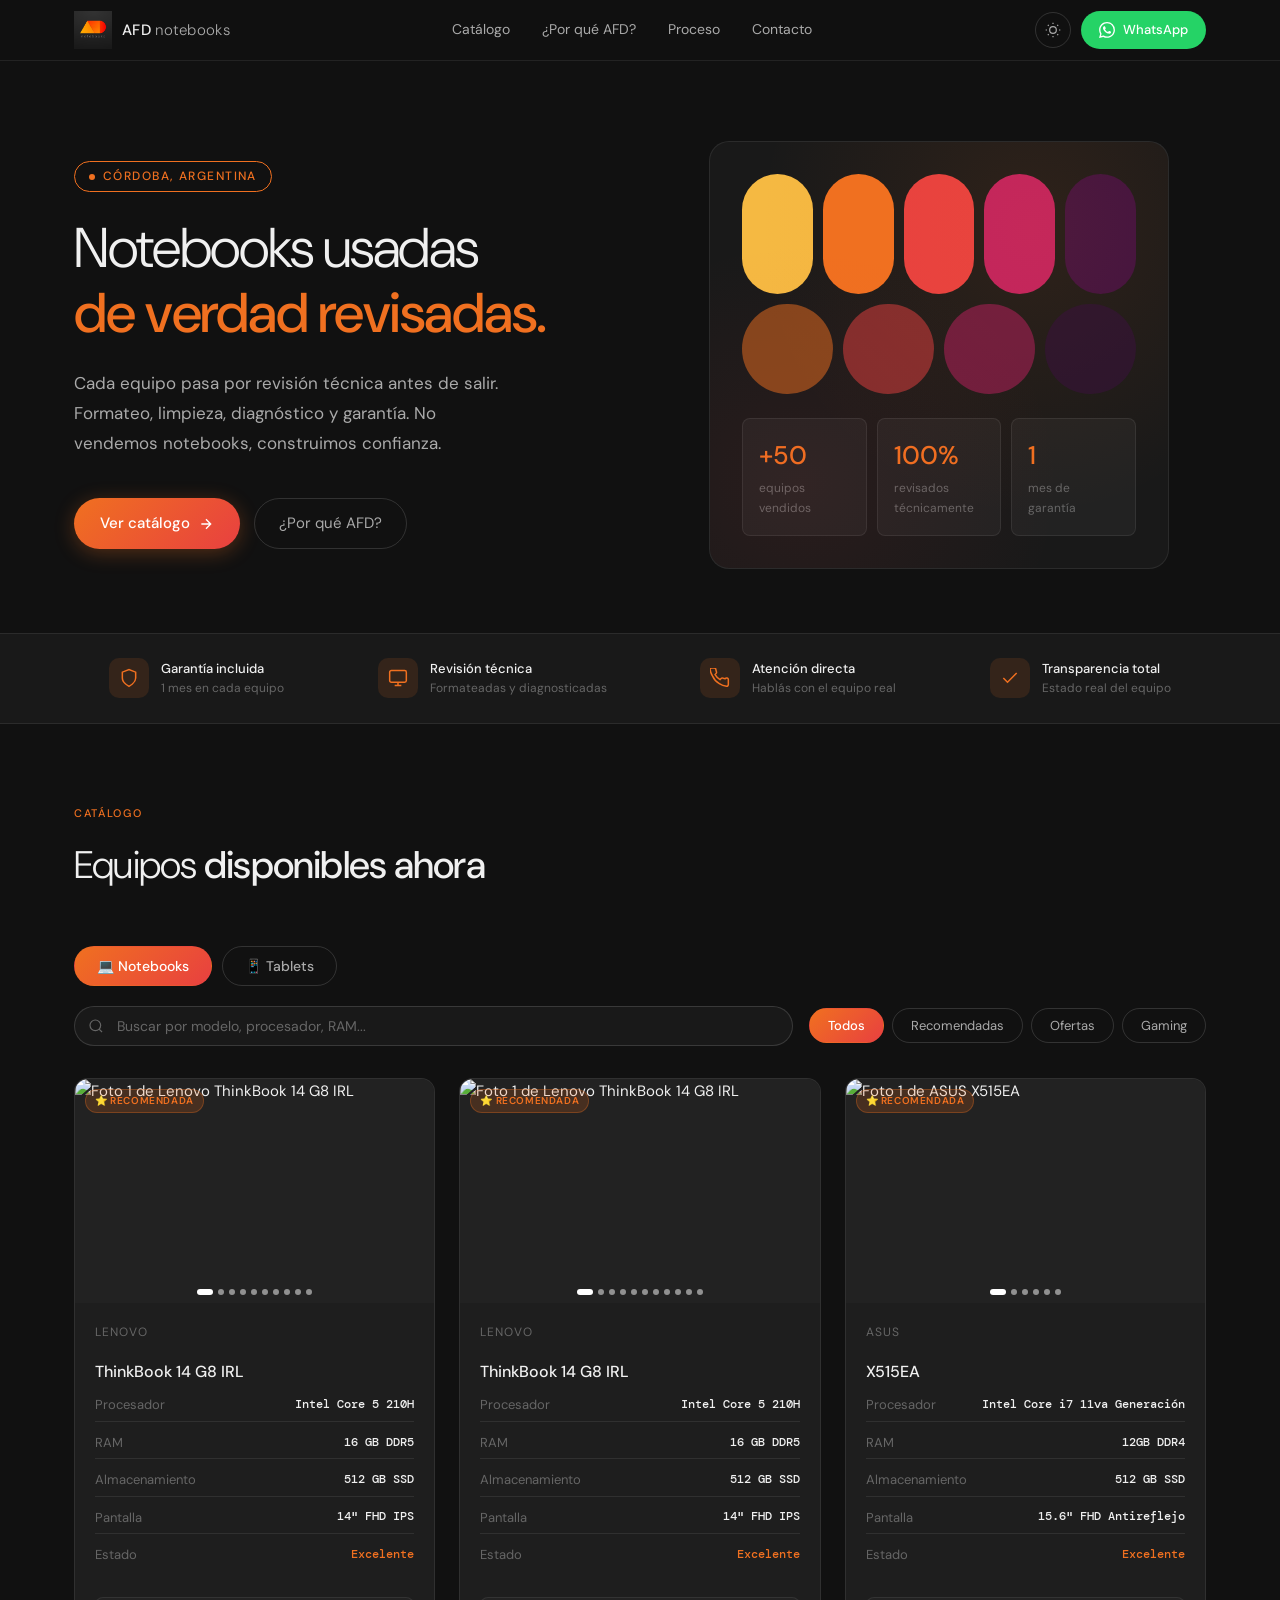
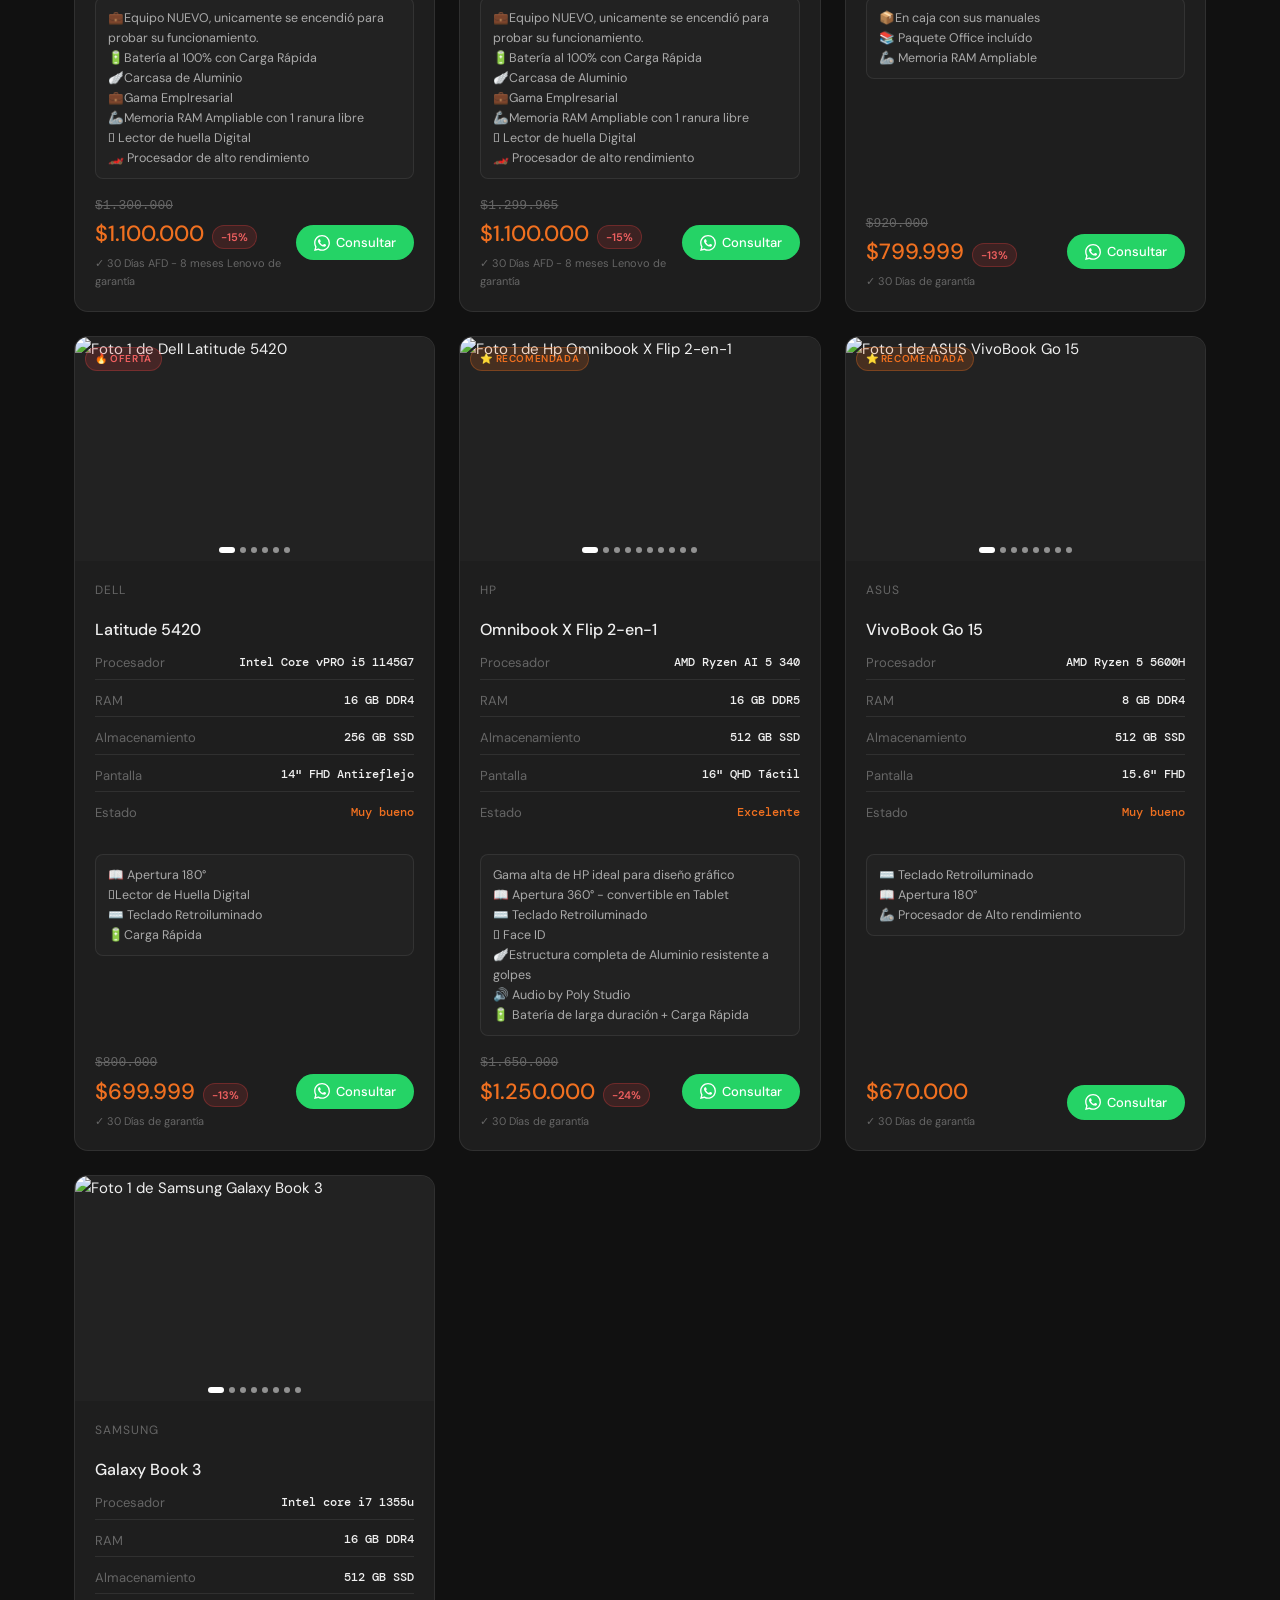
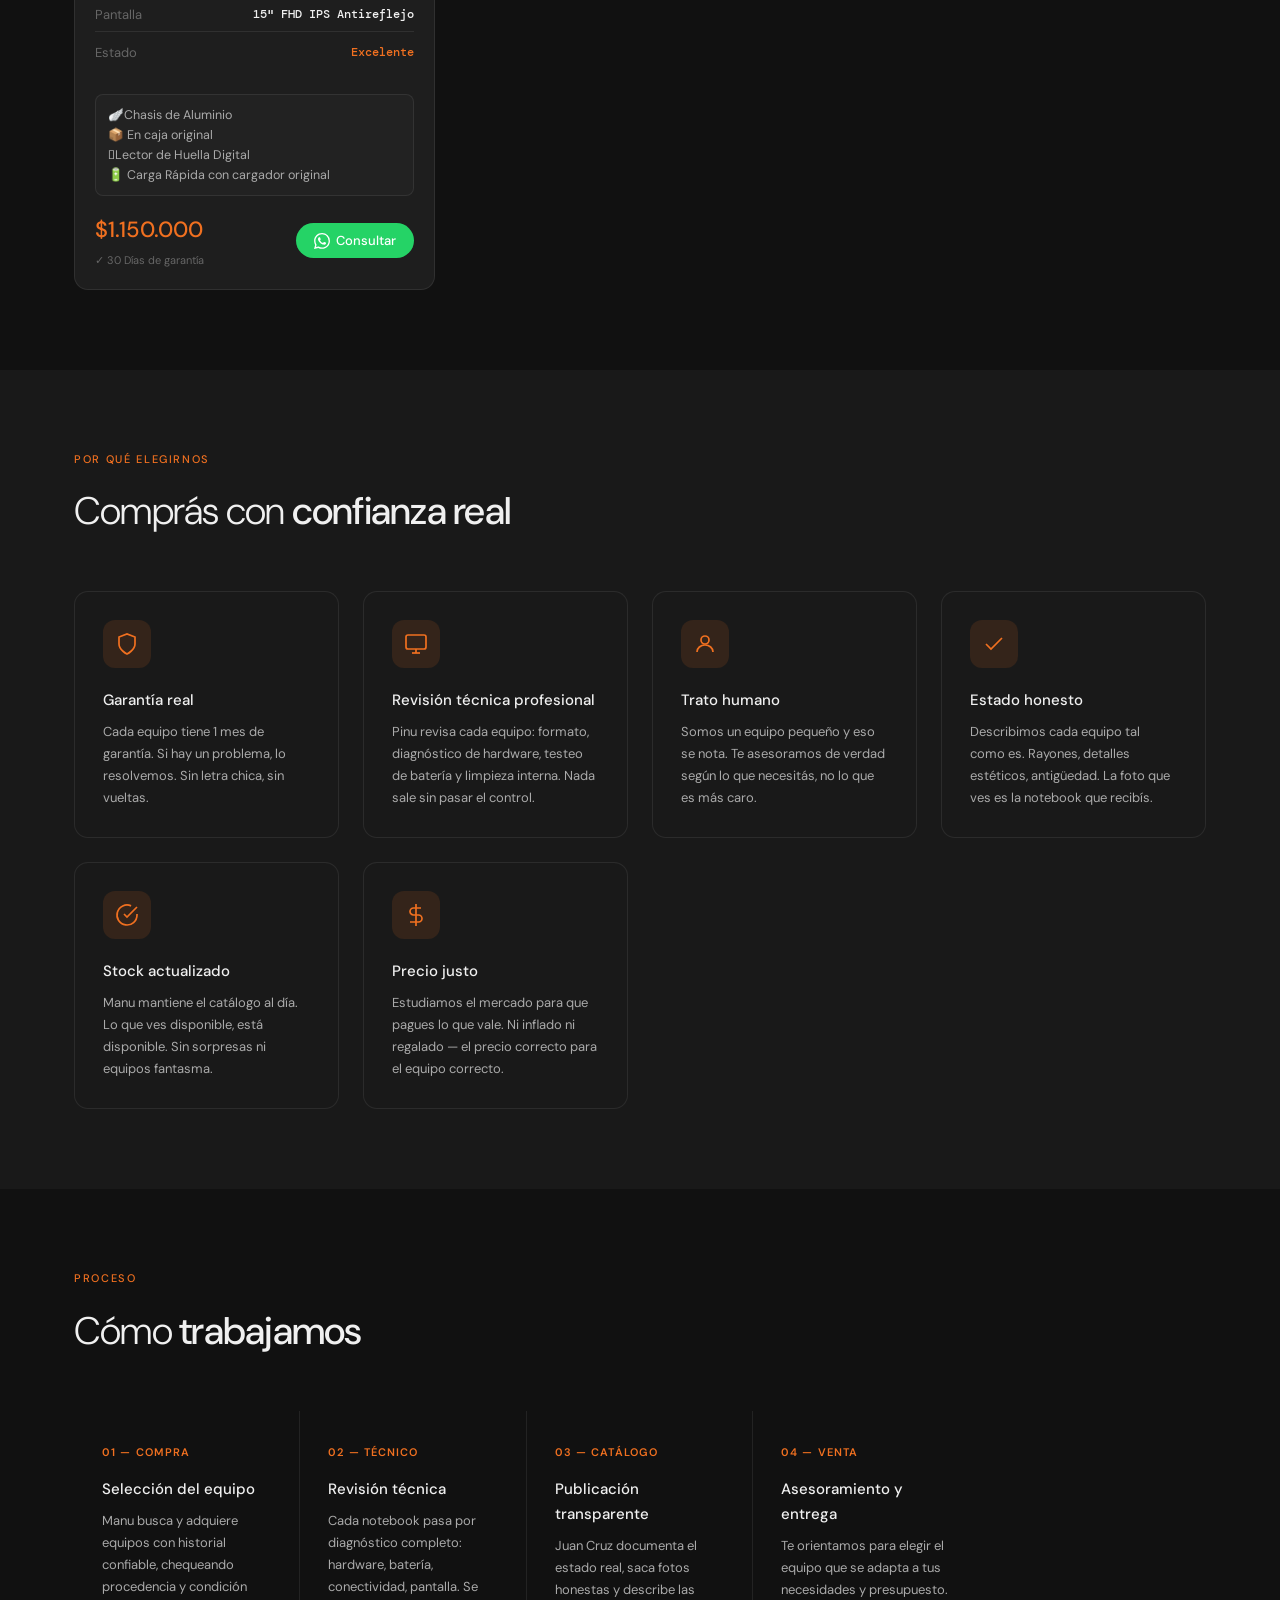
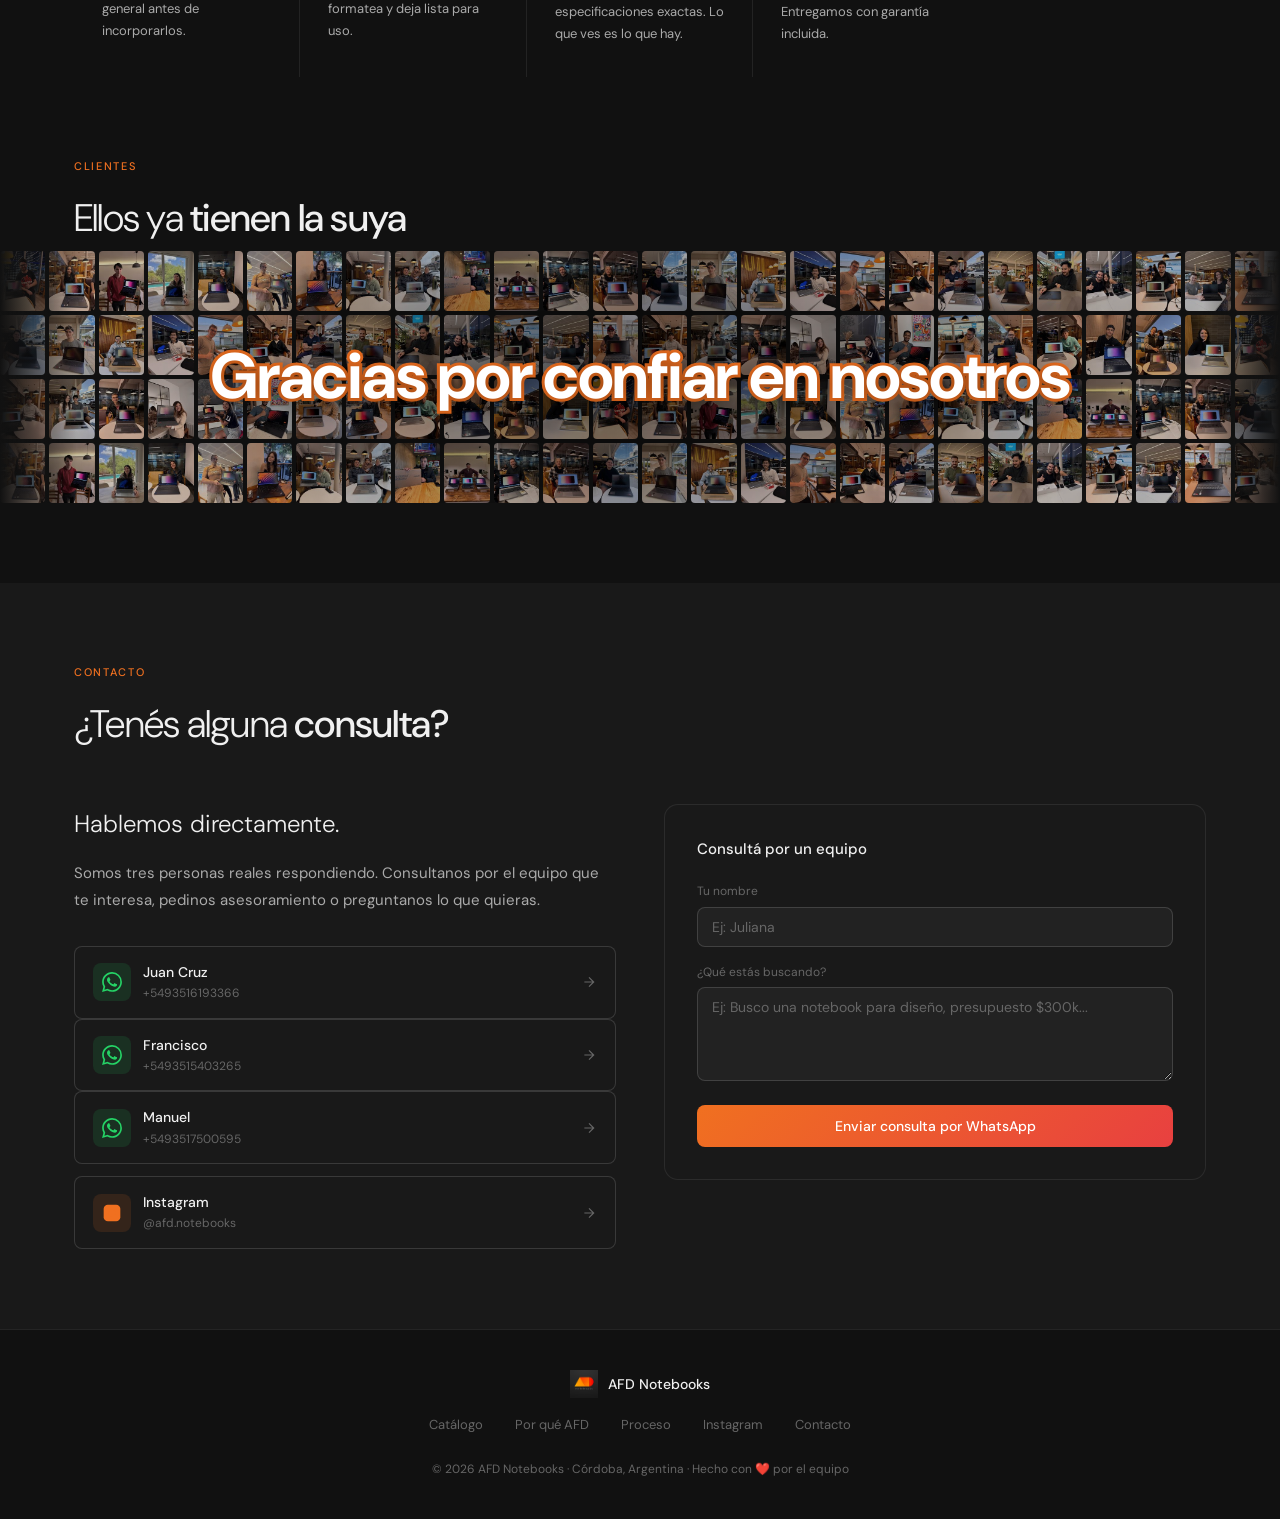
==== commit ba6c93bf: "Mural: fotos mezcladas sin repetir al lado (2/2)" ====
--- a/index.html
+++ b/index.html
@@ -318,158 +318,6 @@
       <div class="mural-item"><img src="images/clientes/cliente-36.jpg" alt="" loading="lazy" width="150" height="200" /></div>
       <div class="mural-item"><img src="images/clientes/cliente-37.jpg" alt="" loading="lazy" width="150" height="200" /></div>
       <div class="mural-item"><img src="images/clientes/cliente-38.jpg" alt="" loading="lazy" width="150" height="200" /></div>
-      <div class="mural-item"><img src="images/clientes/cliente-01.jpg" alt="" loading="lazy" width="150" height="200" /></div>
-      <div class="mural-item"><img src="images/clientes/cliente-02.jpg" alt="" loading="lazy" width="150" height="200" /></div>
-      <div class="mural-item"><img src="images/clientes/cliente-03.jpg" alt="" loading="lazy" width="150" height="200" /></div>
-      <div class="mural-item"><img src="images/clientes/cliente-04.jpg" alt="" loading="lazy" width="150" height="200" /></div>
-      <div class="mural-item"><img src="images/clientes/cliente-05.jpg" alt="" loading="lazy" width="150" height="200" /></div>
-      <div class="mural-item"><img src="images/clientes/cliente-06.jpg" alt="" loading="lazy" width="150" height="200" /></div>
-      <div class="mural-item"><img src="images/clientes/cliente-07.jpg" alt="" loading="lazy" width="150" height="200" /></div>
-      <div class="mural-item"><img src="images/clientes/cliente-08.jpg" alt="" loading="lazy" width="150" height="200" /></div>
-      <div class="mural-item"><img src="images/clientes/cliente-09.jpg" alt="" loading="lazy" width="150" height="200" /></div>
-      <div class="mural-item"><img src="images/clientes/cliente-10.jpg" alt="" loading="lazy" width="150" height="200" /></div>
-      <div class="mural-item"><img src="images/clientes/cliente-11.jpg" alt="" loading="lazy" width="150" height="200" /></div>
-      <div class="mural-item"><img src="images/clientes/cliente-12.jpg" alt="" loading="lazy" width="150" height="200" /></div>
-      <div class="mural-item"><img src="images/clientes/cliente-13.jpg" alt="" loading="lazy" width="150" height="200" /></div>
-      <div class="mural-item"><img src="images/clientes/cliente-14.jpg" alt="" loading="lazy" width="150" height="200" /></div>
-      <div class="mural-item"><img src="images/clientes/cliente-15.jpg" alt="" loading="lazy" width="150" height="200" /></div>
-      <div class="mural-item"><img src="images/clientes/cliente-16.jpg" alt="" loading="lazy" width="150" height="200" /></div>
-      <div class="mural-item"><img src="images/clientes/cliente-17.jpg" alt="" loading="lazy" width="150" height="200" /></div>
-      <div class="mural-item"><img src="images/clientes/cliente-18.jpg" alt="" loading="lazy" width="150" height="200" /></div>
-      <div class="mural-item"><img src="images/clientes/cliente-19.jpg" alt="" loading="lazy" width="150" height="200" /></div>
-      <div class="mural-item"><img src="images/clientes/cliente-20.jpg" alt="" loading="lazy" width="150" height="200" /></div>
-      <div class="mural-item"><img src="images/clientes/cliente-21.jpg" alt="" loading="lazy" width="150" height="200" /></div>
-      <div class="mural-item"><img src="images/clientes/cliente-22.jpg" alt="" loading="lazy" width="150" height="200" /></div>
-      <div class="mural-item"><img src="images/clientes/cliente-23.jpg" alt="" loading="lazy" width="150" height="200" /></div>
-      <div class="mural-item"><img src="images/clientes/cliente-24.jpg" alt="" loading="lazy" width="150" height="200" /></div>
-      <div class="mural-item"><img src="images/clientes/cliente-25.jpg" alt="" loading="lazy" width="150" height="200" /></div>
-      <div class="mural-item"><img src="images/clientes/cliente-26.jpg" alt="" loading="lazy" width="150" height="200" /></div>
-      <div class="mural-item"><img src="images/clientes/cliente-27.jpg" alt="" loading="lazy" width="150" height="200" /></div>
-      <div class="mural-item"><img src="images/clientes/cliente-28.jpg" alt="" loading="lazy" width="150" height="200" /></div>
-      <div class="mural-item"><img src="images/clientes/cliente-29.jpg" alt="" loading="lazy" width="150" height="200" /></div>
-      <div class="mural-item"><img src="images/clientes/cliente-30.jpg" alt="" loading="lazy" width="150" height="200" /></div>
-      <div class="mural-item"><img src="images/clientes/cliente-31.jpg" alt="" loading="lazy" width="150" height="200" /></div>
-      <div class="mural-item"><img src="images/clientes/cliente-32.jpg" alt="" loading="lazy" width="150" height="200" /></div>
-      <div class="mural-item"><img src="images/clientes/cliente-33.jpg" alt="" loading="lazy" width="150" height="200" /></div>
-      <div class="mural-item"><img src="images/clientes/cliente-34.jpg" alt="" loading="lazy" width="150" height="200" /></div>
-      <div class="mural-item"><img src="images/clientes/cliente-35.jpg" alt="" loading="lazy" width="150" height="200" /></div>
-      <div class="mural-item"><img src="images/clientes/cliente-36.jpg" alt="" loading="lazy" width="150" height="200" /></div>
-      <div class="mural-item"><img src="images/clientes/cliente-37.jpg" alt="" loading="lazy" width="150" height="200" /></div>
-      <div class="mural-item"><img src="images/clientes/cliente-38.jpg" alt="" loading="lazy" width="150" height="200" /></div>
-      <div class="mural-item"><img src="images/clientes/cliente-01.jpg" alt="" loading="lazy" width="150" height="200" /></div>
-      <div class="mural-item"><img src="images/clientes/cliente-02.jpg" alt="" loading="lazy" width="150" height="200" /></div>
-      <div class="mural-item"><img src="images/clientes/cliente-03.jpg" alt="" loading="lazy" width="150" height="200" /></div>
-      <div class="mural-item"><img src="images/clientes/cliente-04.jpg" alt="" loading="lazy" width="150" height="200" /></div>
-      <div class="mural-item"><img src="images/clientes/cliente-05.jpg" alt="" loading="lazy" width="150" height="200" /></div>
-      <div class="mural-item"><img src="images/clientes/cliente-06.jpg" alt="" loading="lazy" width="150" height="200" /></div>
-      <div class="mural-item"><img src="images/clientes/cliente-07.jpg" alt="" loading="lazy" width="150" height="200" /></div>
-      <div class="mural-item"><img src="images/clientes/cliente-08.jpg" alt="" loading="lazy" width="150" height="200" /></div>
-      <div class="mural-item"><img src="images/clientes/cliente-09.jpg" alt="" loading="lazy" width="150" height="200" /></div>
-      <div class="mural-item"><img src="images/clientes/cliente-10.jpg" alt="" loading="lazy" width="150" height="200" /></div>
-      <div class="mural-item"><img src="images/clientes/cliente-11.jpg" alt="" loading="lazy" width="150" height="200" /></div>
-      <div class="mural-item"><img src="images/clientes/cliente-12.jpg" alt="" loading="lazy" width="150" height="200" /></div>
-      <div class="mural-item"><img src="images/clientes/cliente-13.jpg" alt="" loading="lazy" width="150" height="200" /></div>
-      <div class="mural-item"><img src="images/clientes/cliente-14.jpg" alt="" loading="lazy" width="150" height="200" /></div>
-      <div class="mural-item"><img src="images/clientes/cliente-15.jpg" alt="" loading="lazy" width="150" height="200" /></div>
-      <div class="mural-item"><img src="images/clientes/cliente-16.jpg" alt="" loading="lazy" width="150" height="200" /></div>
-      <div class="mural-item"><img src="images/clientes/cliente-17.jpg" alt="" loading="lazy" width="150" height="200" /></div>
-      <div class="mural-item"><img src="images/clientes/cliente-18.jpg" alt="" loading="lazy" width="150" height="200" /></div>
-      <div class="mural-item"><img src="images/clientes/cliente-19.jpg" alt="" loading="lazy" width="150" height="200" /></div>
-      <div class="mural-item"><img src="images/clientes/cliente-20.jpg" alt="" loading="lazy" width="150" height="200" /></div>
-      <div class="mural-item"><img src="images/clientes/cliente-21.jpg" alt="" loading="lazy" width="150" height="200" /></div>
-      <div class="mural-item"><img src="images/clientes/cliente-22.jpg" alt="" loading="lazy" width="150" height="200" /></div>
-      <div class="mural-item"><img src="images/clientes/cliente-23.jpg" alt="" loading="lazy" width="150" height="200" /></div>
-      <div class="mural-item"><img src="images/clientes/cliente-24.jpg" alt="" loading="lazy" width="150" height="200" /></div>
-      <div class="mural-item"><img src="images/clientes/cliente-25.jpg" alt="" loading="lazy" width="150" height="200" /></div>
-      <div class="mural-item"><img src="images/clientes/cliente-26.jpg" alt="" loading="lazy" width="150" height="200" /></div>
-      <div class="mural-item"><img src="images/clientes/cliente-27.jpg" alt="" loading="lazy" width="150" height="200" /></div>
-      <div class="mural-item"><img src="images/clientes/cliente-28.jpg" alt="" loading="lazy" width="150" height="200" /></div>
-      <div class="mural-item"><img src="images/clientes/cliente-29.jpg" alt="" loading="lazy" width="150" height="200" /></div>
-      <div class="mural-item"><img src="images/clientes/cliente-30.jpg" alt="" loading="lazy" width="150" height="200" /></div>
-      <div class="mural-item"><img src="images/clientes/cliente-31.jpg" alt="" loading="lazy" width="150" height="200" /></div>
-      <div class="mural-item"><img src="images/clientes/cliente-32.jpg" alt="" loading="lazy" width="150" height="200" /></div>
-      <div class="mural-item"><img src="images/clientes/cliente-33.jpg" alt="" loading="lazy" width="150" height="200" /></div>
-      <div class="mural-item"><img src="images/clientes/cliente-34.jpg" alt="" loading="lazy" width="150" height="200" /></div>
-      <div class="mural-item"><img src="images/clientes/cliente-35.jpg" alt="" loading="lazy" width="150" height="200" /></div>
-      <div class="mural-item"><img src="images/clientes/cliente-36.jpg" alt="" loading="lazy" width="150" height="200" /></div>
-      <div class="mural-item"><img src="images/clientes/cliente-37.jpg" alt="" loading="lazy" width="150" height="200" /></div>
-      <div class="mural-item"><img src="images/clientes/cliente-38.jpg" alt="" loading="lazy" width="150" height="200" /></div>
-      <div class="mural-item"><img src="images/clientes/cliente-01.jpg" alt="" loading="lazy" width="150" height="200" /></div>
-      <div class="mural-item"><img src="images/clientes/cliente-02.jpg" alt="" loading="lazy" width="150" height="200" /></div>
-      <div class="mural-item"><img src="images/clientes/cliente-03.jpg" alt="" loading="lazy" width="150" height="200" /></div>
-      <div class="mural-item"><img src="images/clientes/cliente-04.jpg" alt="" loading="lazy" width="150" height="200" /></div>
-      <div class="mural-item"><img src="images/clientes/cliente-05.jpg" alt="" loading="lazy" width="150" height="200" /></div>
-      <div class="mural-item"><img src="images/clientes/cliente-06.jpg" alt="" loading="lazy" width="150" height="200" /></div>
-      <div class="mural-item"><img src="images/clientes/cliente-07.jpg" alt="" loading="lazy" width="150" height="200" /></div>
-      <div class="mural-item"><img src="images/clientes/cliente-08.jpg" alt="" loading="lazy" width="150" height="200" /></div>
-      <div class="mural-item"><img src="images/clientes/cliente-09.jpg" alt="" loading="lazy" width="150" height="200" /></div>
-      <div class="mural-item"><img src="images/clientes/cliente-10.jpg" alt="" loading="lazy" width="150" height="200" /></div>
-      <div class="mural-item"><img src="images/clientes/cliente-11.jpg" alt="" loading="lazy" width="150" height="200" /></div>
-      <div class="mural-item"><img src="images/clientes/cliente-12.jpg" alt="" loading="lazy" width="150" height="200" /></div>
-      <div class="mural-item"><img src="images/clientes/cliente-13.jpg" alt="" loading="lazy" width="150" height="200" /></div>
-      <div class="mural-item"><img src="images/clientes/cliente-14.jpg" alt="" loading="lazy" width="150" height="200" /></div>
-      <div class="mural-item"><img src="images/clientes/cliente-15.jpg" alt="" loading="lazy" width="150" height="200" /></div>
-      <div class="mural-item"><img src="images/clientes/cliente-16.jpg" alt="" loading="lazy" width="150" height="200" /></div>
-      <div class="mural-item"><img src="images/clientes/cliente-17.jpg" alt="" loading="lazy" width="150" height="200" /></div>
-      <div class="mural-item"><img src="images/clientes/cliente-18.jpg" alt="" loading="lazy" width="150" height="200" /></div>
-      <div class="mural-item"><img src="images/clientes/cliente-19.jpg" alt="" loading="lazy" width="150" height="200" /></div>
-      <div class="mural-item"><img src="images/clientes/cliente-20.jpg" alt="" loading="lazy" width="150" height="200" /></div>
-      <div class="mural-item"><img src="images/clientes/cliente-21.jpg" alt="" loading="lazy" width="150" height="200" /></div>
-      <div class="mural-item"><img src="images/clientes/cliente-22.jpg" alt="" loading="lazy" width="150" height="200" /></div>
-      <div class="mural-item"><img src="images/clientes/cliente-23.jpg" alt="" loading="lazy" width="150" height="200" /></div>
-      <div class="mural-item"><img src="images/clientes/cliente-24.jpg" alt="" loading="lazy" width="150" height="200" /></div>
-      <div class="mural-item"><img src="images/clientes/cliente-25.jpg" alt="" loading="lazy" width="150" height="200" /></div>
-      <div class="mural-item"><img src="images/clientes/cliente-26.jpg" alt="" loading="lazy" width="150" height="200" /></div>
-      <div class="mural-item"><img src="images/clientes/cliente-27.jpg" alt="" loading="lazy" width="150" height="200" /></div>
-      <div class="mural-item"><img src="images/clientes/cliente-28.jpg" alt="" loading="lazy" width="150" height="200" /></div>
-      <div class="mural-item"><img src="images/clientes/cliente-29.jpg" alt="" loading="lazy" width="150" height="200" /></div>
-      <div class="mural-item"><img src="images/clientes/cliente-30.jpg" alt="" loading="lazy" width="150" height="200" /></div>
-      <div class="mural-item"><img src="images/clientes/cliente-31.jpg" alt="" loading="lazy" width="150" height="200" /></div>
-      <div class="mural-item"><img src="images/clientes/cliente-32.jpg" alt="" loading="lazy" width="150" height="200" /></div>
-      <div class="mural-item"><img src="images/clientes/cliente-33.jpg" alt="" loading="lazy" width="150" height="200" /></div>
-      <div class="mural-item"><img src="images/clientes/cliente-34.jpg" alt="" loading="lazy" width="150" height="200" /></div>
-      <div class="mural-item"><img src="images/clientes/cliente-35.jpg" alt="" loading="lazy" width="150" height="200" /></div>
-      <div class="mural-item"><img src="images/clientes/cliente-36.jpg" alt="" loading="lazy" width="150" height="200" /></div>
-      <div class="mural-item"><img src="images/clientes/cliente-37.jpg" alt="" loading="lazy" width="150" height="200" /></div>
-      <div class="mural-item"><img src="images/clientes/cliente-38.jpg" alt="" loading="lazy" width="150" height="200" /></div>
-      <div class="mural-item"><img src="images/clientes/cliente-01.jpg" alt="" loading="lazy" width="150" height="200" /></div>
-      <div class="mural-item"><img src="images/clientes/cliente-02.jpg" alt="" loading="lazy" width="150" height="200" /></div>
-      <div class="mural-item"><img src="images/clientes/cliente-03.jpg" alt="" loading="lazy" width="150" height="200" /></div>
-      <div class="mural-item"><img src="images/clientes/cliente-04.jpg" alt="" loading="lazy" width="150" height="200" /></div>
-      <div class="mural-item"><img src="images/clientes/cliente-05.jpg" alt="" loading="lazy" width="150" height="200" /></div>
-      <div class="mural-item"><img src="images/clientes/cliente-06.jpg" alt="" loading="lazy" width="150" height="200" /></div>
-      <div class="mural-item"><img src="images/clientes/cliente-07.jpg" alt="" loading="lazy" width="150" height="200" /></div>
-      <div class="mural-item"><img src="images/clientes/cliente-08.jpg" alt="" loading="lazy" width="150" height="200" /></div>
-      <div class="mural-item"><img src="images/clientes/cliente-09.jpg" alt="" loading="lazy" width="150" height="200" /></div>
-      <div class="mural-item"><img src="images/clientes/cliente-10.jpg" alt="" loading="lazy" width="150" height="200" /></div>
-      <div class="mural-item"><img src="images/clientes/cliente-11.jpg" alt="" loading="lazy" width="150" height="200" /></div>
-      <div class="mural-item"><img src="images/clientes/cliente-12.jpg" alt="" loading="lazy" width="150" height="200" /></div>
-      <div class="mural-item"><img src="images/clientes/cliente-13.jpg" alt="" loading="lazy" width="150" height="200" /></div>
-      <div class="mural-item"><img src="images/clientes/cliente-14.jpg" alt="" loading="lazy" width="150" height="200" /></div>
-      <div class="mural-item"><img src="images/clientes/cliente-15.jpg" alt="" loading="lazy" width="150" height="200" /></div>
-      <div class="mural-item"><img src="images/clientes/cliente-16.jpg" alt="" loading="lazy" width="150" height="200" /></div>
-      <div class="mural-item"><img src="images/clientes/cliente-17.jpg" alt="" loading="lazy" width="150" height="200" /></div>
-      <div class="mural-item"><img src="images/clientes/cliente-18.jpg" alt="" loading="lazy" width="150" height="200" /></div>
-      <div class="mural-item"><img src="images/clientes/cliente-19.jpg" alt="" loading="lazy" width="150" height="200" /></div>
-      <div class="mural-item"><img src="images/clientes/cliente-20.jpg" alt="" loading="lazy" width="150" height="200" /></div>
-      <div class="mural-item"><img src="images/clientes/cliente-21.jpg" alt="" loading="lazy" width="150" height="200" /></div>
-      <div class="mural-item"><img src="images/clientes/cliente-22.jpg" alt="" loading="lazy" width="150" height="200" /></div>
-      <div class="mural-item"><img src="images/clientes/cliente-23.jpg" alt="" loading="lazy" width="150" height="200" /></div>
-      <div class="mural-item"><img src="images/clientes/cliente-24.jpg" alt="" loading="lazy" width="150" height="200" /></div>
-      <div class="mural-item"><img src="images/clientes/cliente-25.jpg" alt="" loading="lazy" width="150" height="200" /></div>
-      <div class="mural-item"><img src="images/clientes/cliente-26.jpg" alt="" loading="lazy" width="150" height="200" /></div>
-      <div class="mural-item"><img src="images/clientes/cliente-27.jpg" alt="" loading="lazy" width="150" height="200" /></div>
-      <div class="mural-item"><img src="images/clientes/cliente-28.jpg" alt="" loading="lazy" width="150" height="200" /></div>
-      <div class="mural-item"><img src="images/clientes/cliente-29.jpg" alt="" loading="lazy" width="150" height="200" /></div>
-      <div class="mural-item"><img src="images/clientes/cliente-30.jpg" alt="" loading="lazy" width="150" height="200" /></div>
-      <div class="mural-item"><img src="images/clientes/cliente-31.jpg" alt="" loading="lazy" width="150" height="200" /></div>
-      <div class="mural-item"><img src="images/clientes/cliente-32.jpg" alt="" loading="lazy" width="150" height="200" /></div>
-      <div class="mural-item"><img src="images/clientes/cliente-33.jpg" alt="" loading="lazy" width="150" height="200" /></div>
-      <div class="mural-item"><img src="images/clientes/cliente-34.jpg" alt="" loading="lazy" width="150" height="200" /></div>
-      <div class="mural-item"><img src="images/clientes/cliente-35.jpg" alt="" loading="lazy" width="150" height="200" /></div>
-      <div class="mural-item"><img src="images/clientes/cliente-36.jpg" alt="" loading="lazy" width="150" height="200" /></div>
-      <div class="mural-item"><img src="images/clientes/cliente-37.jpg" alt="" loading="lazy" width="150" height="200" /></div>
-      <div class="mural-item"><img src="images/clientes/cliente-38.jpg" alt="" loading="lazy" width="150" height="200" /></div>
     </div>
     <div class="mural-banner">
       <h3 class="mural-banner-title">Gracias por <strong>confiar en nosotros</strong></h3>
